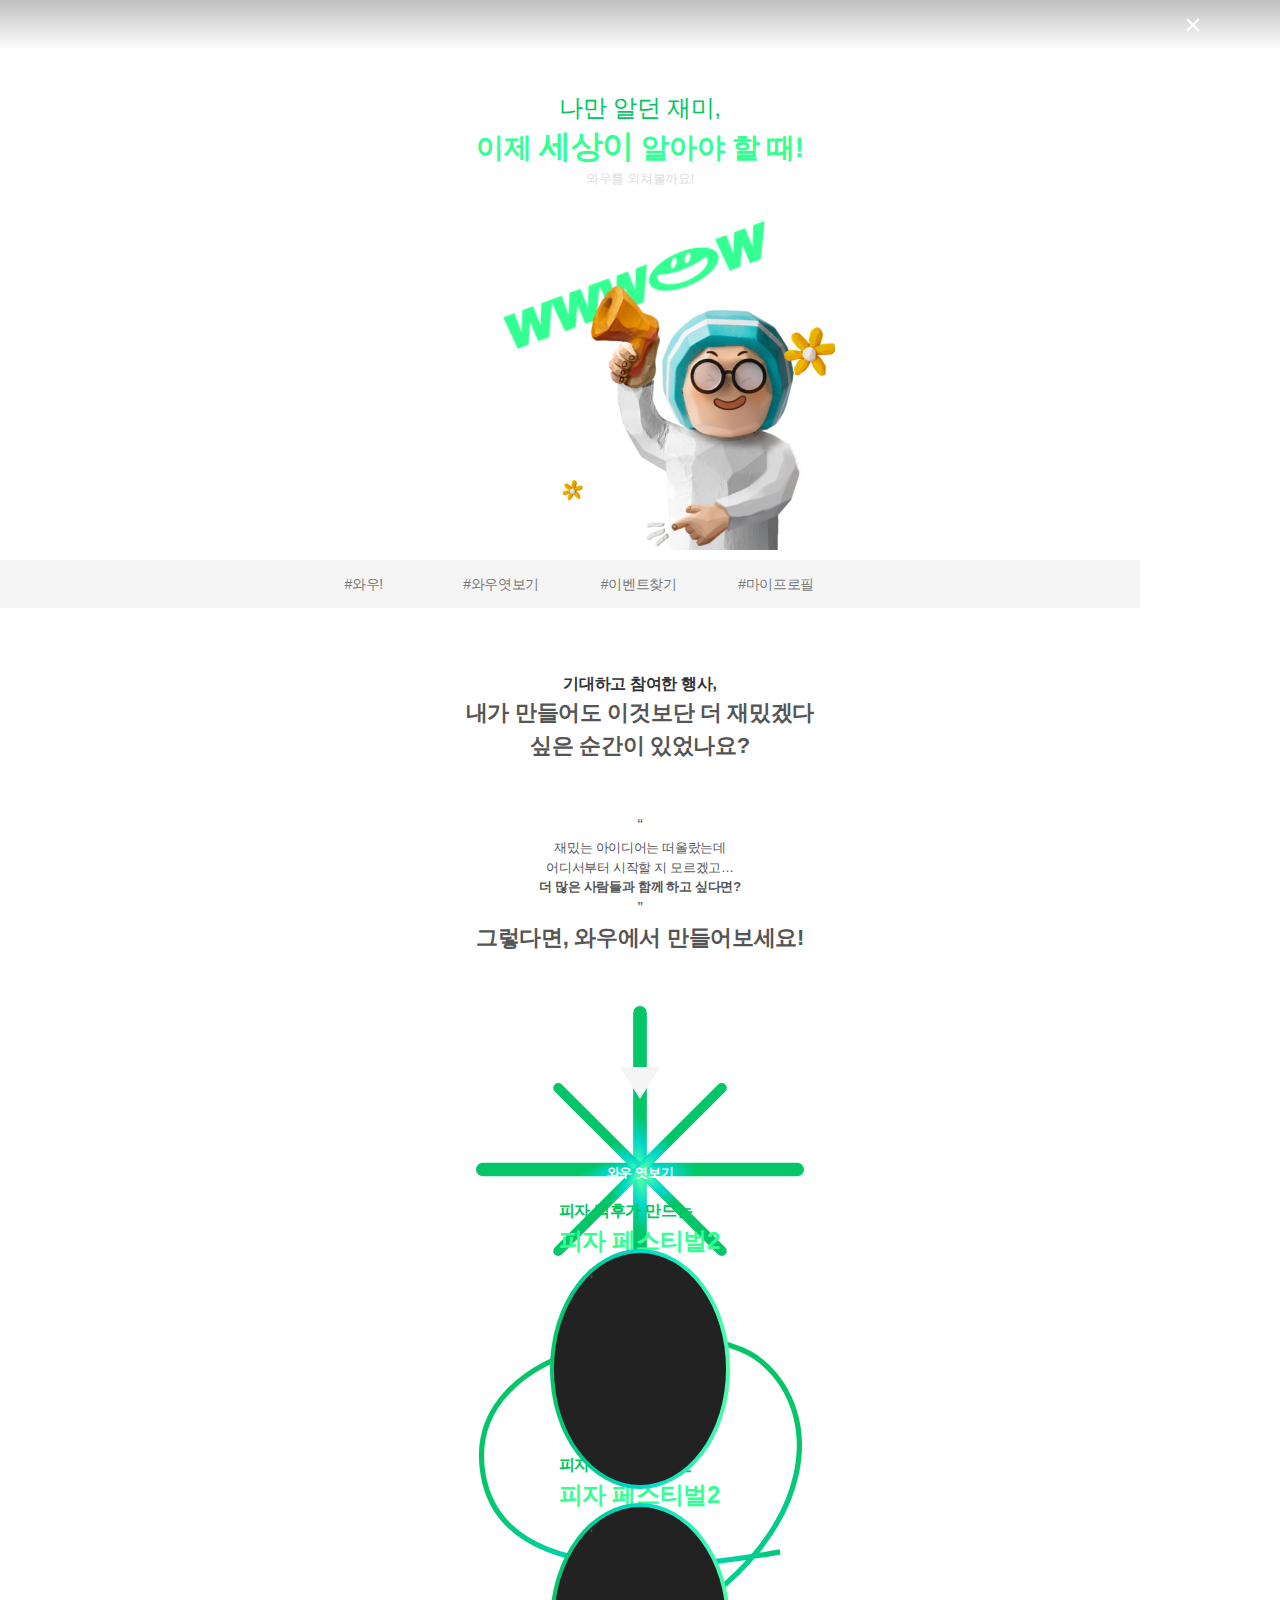
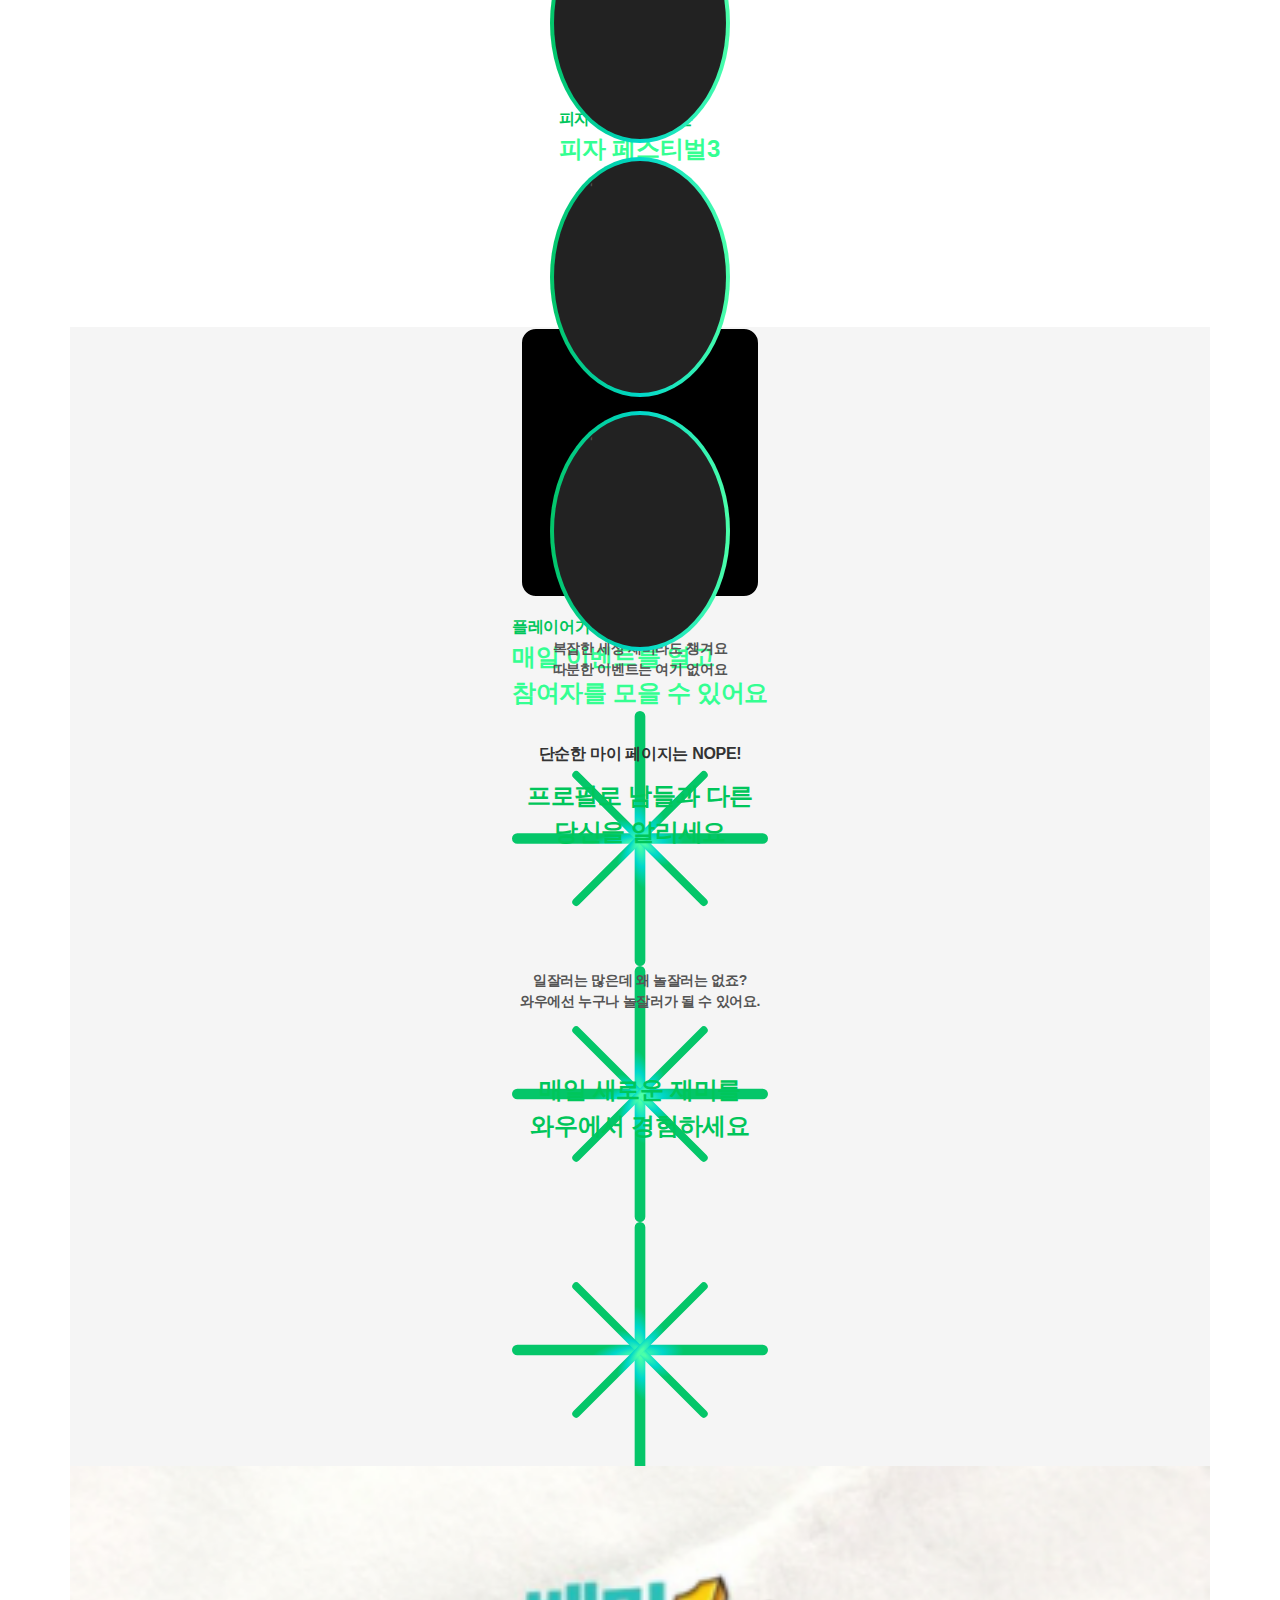
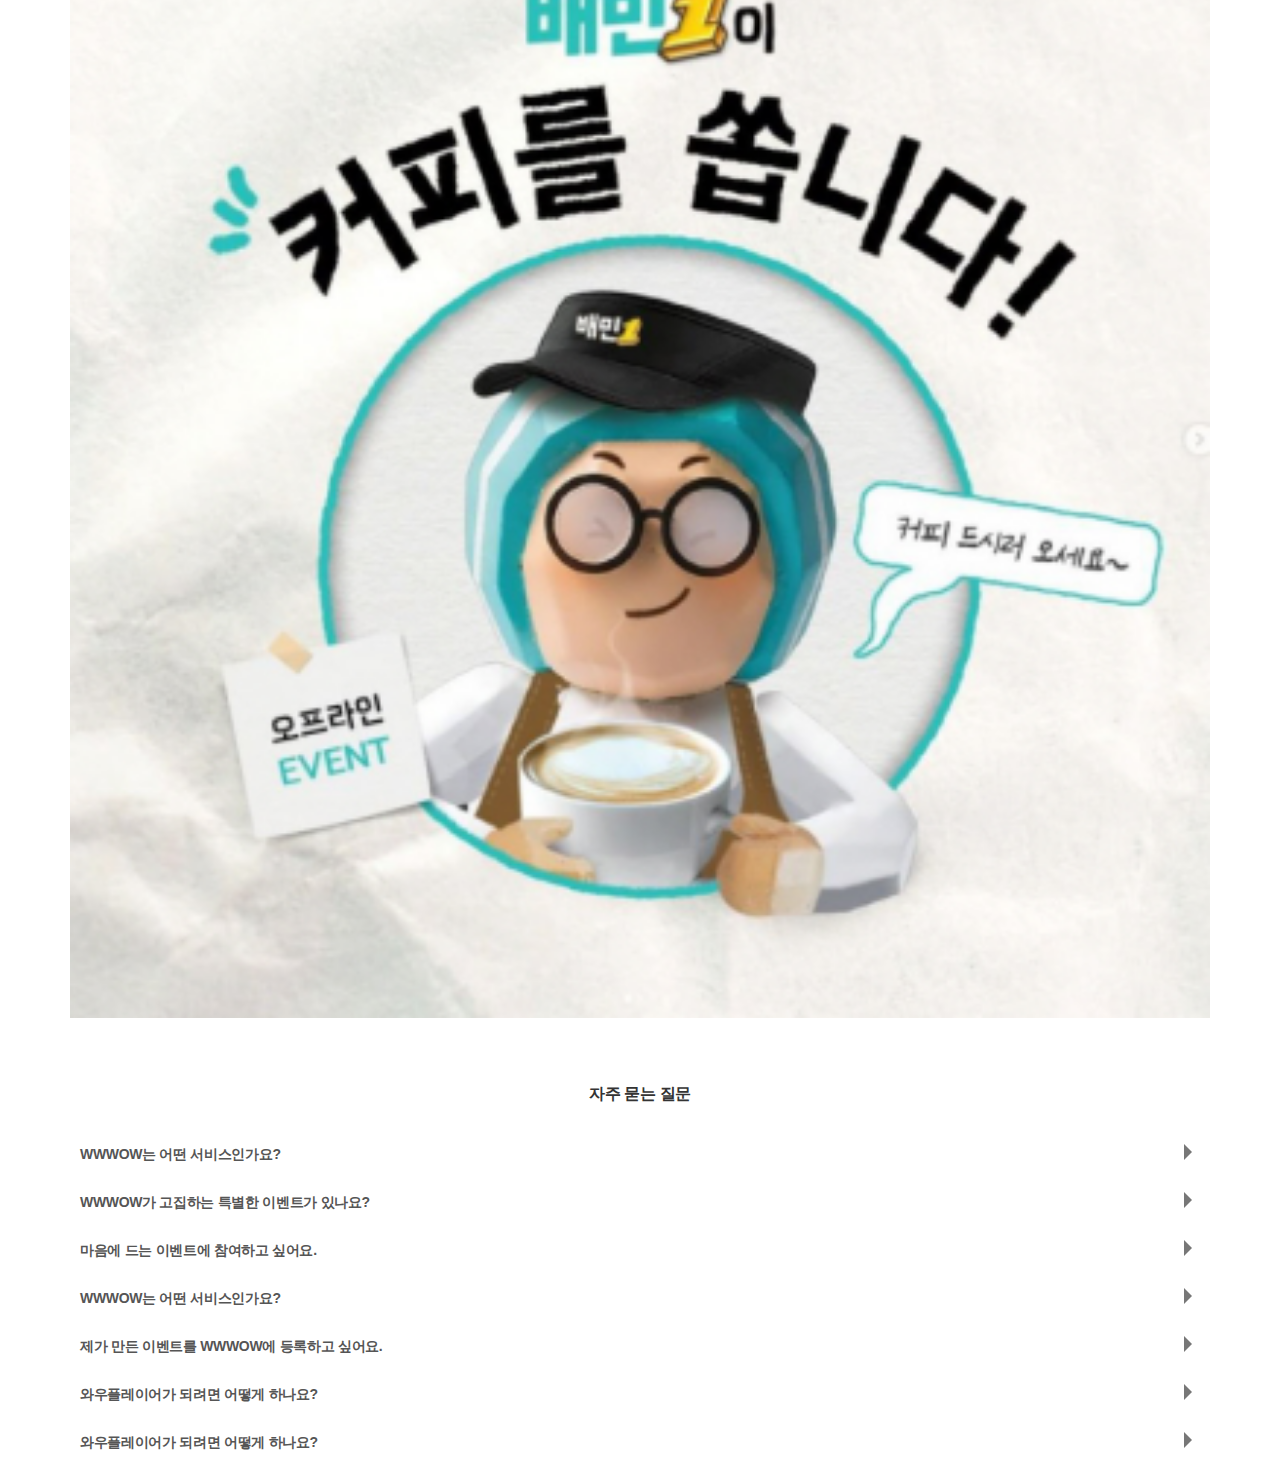
==== views/about/index.html @ 4f4c777b "fix: pc, mobile 간격 디테일 조절" ====
<!DOCTYPE html>
<html>
  <head>
    <!-- Meta data -->
    <meta charset="utf-8" />
    <meta http-equiv="X-UA-Compatible" content="IE=edge" />
    <meta name="viewport" content="width=device-width, initial-scale=1.0" />

    <meta name="author" content="" />
    <meta name="keywords" content="" />
    <meta name="description" content="" />
    <meta name="og:title" content="" />
    <meta name="og:url" content="" />
    <meta name="og:site_name" content="" />
    <meta name="og:description" content="" />
    <meta name="og:image" content="" />
    <meta name="og:img" content="" />

    <!-- Title -->
    <title>페이지 타이틀</title>

    <!-- Favicon (웹 페이지 탭 아이콘) -->
    <!-- <link rel="apple-touch-icon" sizes="180x180" href="/assets/images/apple-touch-icon.png">
        <link rel="icon" type="image/png" sizes="32x32" href="/assets/images/favicon-32x32.png">
        <link rel="icon" type="image/png" sizes="16x16" href="/assets/images/favicon-16x16.png"> -->

    <!-- Font -->
    <link
      rel="stylesheet"
      href="https://cdn.jsdelivr.net/gh/orioncactus/pretendard/dist/web/static/pretendard.css"
    />
    <link
      rel="stylesheet"
      href="https://fonts.googleapis.com/css2?family=Montserrat:ital,wght@0,300;0,400;0,500;0,600;0,700;0,800;0,900;1,300;1,400;1,500;1,600;1,700;1,800;1,900&display=swap"
    />

    <!-- Style -->
    <script src="https://unpkg.com/tailwindcss-jit-cdn"></script>
    <link
      href="../../assets/css/site-layout.css"
      rel="stylesheet"
      type="text/css"
    />
    <link
      href="../../assets/css/components/event-cards.css"
      rel="stylesheet"
      type="text/css"
    />
    <link
      href="../../assets/css/base/animations.css"
      rel="stylesheet"
      type="text/css"
    />
    <link href="./style.css" rel="stylesheet" type="text/css" />
    <link href="../../main.css" rel="stylesheet" type="text/css" />
    <!-- <link
      href="https://unpkg.com/tailwindcss@^1.0/dist/tailwind.min.css"
      rel="stylesheet"
    /> -->
    <link
      rel="stylesheet"
      href="https://cdn.jsdelivr.net/npm/swiper@8/swiper-bundle.min.css"
    />
    <link rel="stylesheet" href="./swiper.css" />
  </head>
  <body>
    <!-- GNB -->
    <!-- class="main-gnb" -->
    <!-- <header
      class="main-gnb bg-[color:var(--color-dark)] backdrop-opacity-90 backdrop-blur-md" -->

    <header class="main-gnb">
      <div class="container">
        <div class="row">
          <div class="col-sm-4">
            <div class="contents">
              <!-- <a href="/">
                <img class="logo" src="../../assets/images/logo.svg" alt="" />
              </a> -->
              <div></div>
              <button class="flex justify-center items-center">
                <img
                  class="w-[13.82px] h-[13.82px]"
                  src="../../assets/images/icons/close.svg"
                  alt=""
                />
              </button>
            </div>
          </div>
        </div>
      </div>
      <div class="fake-height"></div>
    </header>
    <!-- End of GNB -->

    <!-- wwwow > Header(=slogan) -->
    <main class="about">
      <div class="wwwow bg-[color:var(--color-gray-222)]">
        <div class="container">
          <div class="row">
            <div class="col-sm-4">
              <header class="slogan">
                <h2>나만 알던 재미,</h2>
                <h1 class="mb-[10px]">
                  이제 <span>세상이</span> 알아야 할 때!
                </h1>
                <h3>와우를 외쳐볼까요!</h3>

                <div class="background-picture">
                  <img
                    class="logo"
                    src="../../assets/images/Logo_WWWOW.png"
                    alt="와우 로고"
                  />
                  <img
                    class="baemin"
                    src="../../assets/images/baemin.png"
                    alt="배민 배너"
                  />
                </div>
              </header>
            </div>
          </div>
        </div>
      </div>
      <!-- tab > menu -->
      <div class="container">
        <div class="row">
          <div class="col-sm-4 relative">
            <!-- <div class="menu"> -->

            <!-- </div> -->
          </div>
        </div>
      </div>
      <div class="tab">
        <ul class="menu">
          <li><a href="#wow">#와우!</a></li>
          <li><a href="#wow-view">#와우엿보기</a></li>
          <li><a href="#event-find">#이벤트찾기</a></li>
          <li><a href="#my-profile">#마이프로필</a></li>
        </ul>
      </div>
      <!-- info > section(=copywriting) -->
      <div class="bg-[color:var(--bg-color)]">
        <div class="container info" id="wow">
          <div class="row">
            <div class="col-sm-4">
              <div class="copywriting">
                <h3>기대하고 참여한 행사,</h3>
                <h2 class="text-[color:var(--sub-color)]">
                  내가 만들어도
                  <span class="text-[color:var(--sub-color)]"
                    >이것보단 더 재밌겠다</span
                  ><br />
                  싶은 순간이 있었나요?
                </h2>
                <span>“</span>
                <p class="mb-[10px]">
                  재밌는 아이디어는 떠올랐는데<br />
                  어디서부터 시작할 지 모르겠고…<br />
                  <span>더 많은 사람들과 함께 하고 싶다면?</span>
                </p>
                <span class="mb-[44px]">”</span>
                <div class="relative">
                  <h2 class="text-[color:var(--color-gray-333)]">
                    그렇다면, 와우에서 만들어보세요!
                  </h2>
                  <img
                    class="star w-6 absolute -top-5 left-[65px]"
                    src="../../assets/images/star.svg"
                    alt="star"
                  />
                  <img
                    class="circle w-[61px] absolute -top-1 left-[72px]"
                    src="../../assets/images/circle.svg"
                    alt="circle"
                  />
                </div>
              </div>
            </div>
          </div>
        </div>
      </div>

      <!-- festival > section(=preview) -->
      <div class="bg-[color:var(--color-gray-222)]" id="wow-view">
        <div class="container festival">
          <div class="row">
            <div class="col-sm-4">
              <div class="triangle"></div>
              <div class="mx-auto w-full flex justify-center">
                <section class="preview overflow-hidden -mx-5 max-w-[800px]">
                  <h4 class="flex justify-center w-full">와우 엿보기</h4>
                  <!-- 피자 세 개 -->
                  <div
                    class="w-[200%] max-w-[800px] md:w-[100%] flex justify-center"
                  >
                    <swiper-container
                      class="mySwiper ml-2 md:ml-5"
                      watch-slides-progress="true"
                      slides-per-view="3"
                      autoplay="true"
                      loop="true"
                    >
                      <swiper-slide>
                        <div class="flex flex-col items-center justify-center">
                          <h3 class="text-center h-6">피자 덕후가 만드는</h3>
                          <h2 class="text-center mb-6 h-7">피자 페스티벌2</h2>
                          <div class="img-container">
                            <img
                              src="https://blog.kakaocdn.net/dn/P1x89/btq5adtMRSY/w3gQIaKZLf1TPR0QXqqXik/img.jpg"
                              alt="피자"
                            />
                            <div class="wow-view-line"></div>
                          </div>
                        </div>
                      </swiper-slide>
                      <swiper-slide>
                        <div class="flex flex-col items-center justify-center">
                          <h3 class="text-center h-6">피자 덕후가 만드는</h3>
                          <h2 class="text-center mb-6 h-7">피자 페스티벌2</h2>
                          <div class="img-container">
                            <img
                              src="https://upload.wikimedia.org/wikipedia/commons/thumb/d/d3/Supreme_pizza.jpg/800px-Supreme_pizza.jpg"
                              alt="피자"
                            />
                            <div class="wow-view-line"></div>
                          </div>
                        </div>
                      </swiper-slide>
                      <swiper-slide>
                        <div class="flex flex-col items-center justify-center">
                          <h3 class="text-center h-6">피자 덕후가 만드는</h3>
                          <h2 class="text-center mb-6 h-7">피자 페스티벌3</h2>
                          <div class="img-container">
                            <img
                              src="https://i.ytimg.com/vi/X6VrQZhr5hQ/maxresdefault.jpg"
                              alt="피자"
                            />
                            <div class="wow-view-line"></div>
                          </div>
                        </div>
                      </swiper-slide>
                      <swiper-slide>
                        <div class="flex flex-col items-center justify-center">
                          <h3 class="text-center h-6">피자 덕후가 만드는</h3>
                          <h2 class="text-center mb-6 h-7">피자 페스티벌4</h2>
                          <div class="img-container">
                            <img
                              src="http://www.dailyimpact.co.kr/news/photo/202211/88703_71620_2419.jpg"
                              alt="피자"
                            />
                            <div class="wow-view-line"></div>
                          </div>
                        </div>
                      </swiper-slide>
                    </swiper-container>
                  </div>
                  <div id="event-find" class="mt-[112px]">
                    <div
                      class="relative flex flex-col justify-center items-center mb-8"
                    >
                      <h3>플레이어가 되면,</h3>
                      <h2 class="text-center">
                        매일 이벤트를 열고<br />
                        참여자를 모을 수 있어요
                      </h2>
                      <img
                        class="star w-3 absolute -top-10 left-[40px]"
                        src="../../assets/images/star.svg"
                        alt="star"
                      />
                      <img
                        class="star w-6 absolute -top-5 left-[15px]"
                        src="../../assets/images/star.svg"
                        alt="star"
                      />
                      <img
                        class="star w-6 absolute bottom-[-20px] right-[-30px]"
                        src="../../assets/images/star.svg"
                        alt="star"
                      />
                    </div>
                  </div>
                  <!-- <div class="line">
                  <img
                    class="curvature"
                    src="../../assets/images/curvature.png"
                    alt="curvature"
                  />
                </div> -->
                </section>
              </div>
            </div>
          </div>
        </div>
      </div>
      <!-- content > section(=swipe) -->
      <div class="container content">
        <div class="row">
          <div class="col-sm-4">
            <section class="swipe">
              <div class="event"></div>

              <h4>
                복잡한 세상 재미라도 챙겨요<br />
                따분한 이벤트는 여기 없어요
              </h4>
              <h3>단순한 마이 페이지는 NOPE!</h3>
              <h2>
                프로필로 남들과 다른<br />
                당신을 알리세요
              </h2>

              <div id="my-profile"></div>

              <h4>
                일잘러는 많은데 왜 놀잘러는 없죠?<br />
                와우에선 누구나 놀잘러가 될 수 있어요.
              </h4>
              <h2>
                매일 새로운 재미를<br />
                와우에서 경험하세요
              </h2>
            </section>
          </div>
        </div>
      </div>

      <!-- event -->
      <div class="container">
        <img src="../../assets/images/baeminone.png" alt="배민 1 이벤트" />
      </div>
    </main>

    <!-- End of Main -->

    <!-- questions > FAQ = 자주 묻는 질문 -->
    <div class="container questions">
      <div class="row">
        <div class="col-sm-4">
          <h3>자주 묻는 질문</h3>
          <ul class="faq">
            <li>
              <!-- <button class="flex justify-center items-center">
                <img
                  class="w-[5.17px] h-[8.67px]"
                  src="../../assets/images/icons/close.svg"
                  alt=""
                />
              </button> -->
              <!-- <i class="ic-chevron" aria-label="WWWOW는 어떤 서비스인가요?"></i> -->
              <input type="checkbox" id="faq-1" />
              <label for="faq-1">WWWOW는 어떤 서비스인가요?</label>
              <div>
                <p>
                  WWWOW는 “세상을 더 즐겁게”라는 목표 하나로 만들어진
                  서비스에요. 세상에 재미있는 모든 이벤트를 모으고, 만들고, 같이
                  참여하는 올인원 이벤트 플랫폼입니다.
                </p>
              </div>
            </li>
            <li>
              <input type="checkbox" id="faq-2" />
              <label for="faq-2"
                >WWWOW가 고집하는 특별한 이벤트가 있나요?</label
              >

              <div>
                <p>
                  WWWOW는 “세상을 더 즐겁게”라는 목표 하나로 만들어진
                  서비스에요. 세상에 재미있는 모든 이벤트를 모으고, 만들고, 같이
                  참여하는 올인원 이벤트 플랫폼입니다.
                </p>
              </div>
            </li>
            <li>
              <input type="checkbox" id="faq-3" />
              <label for="faq-3">마음에 드는 이벤트에 참여하고 싶어요.</label>

              <div>
                <p>
                  WWWOW는 “세상을 더 즐겁게”라는 목표 하나로 만들어진
                  서비스에요. 세상에 재미있는 모든 이벤트를 모으고, 만들고, 같이
                  참여하는 올인원 이벤트 플랫폼입니다.
                </p>
              </div>
            </li>
            <li>
              <input type="checkbox" id="faq-4" />
              <label for="faq-4">WWWOW는 어떤 서비스인가요?</label>

              <div>
                <p>
                  WWWOW는 “세상을 더 즐겁게”라는 목표 하나로 만들어진
                  서비스에요. 세상에 재미있는 모든 이벤트를 모으고, 만들고, 같이
                  참여하는 올인원 이벤트 플랫폼입니다.
                </p>
              </div>
            </li>
            <li>
              <input type="checkbox" id="faq-5" />
              <label for="faq-5"
                >제가 만든 이벤트를 WWWOW에 등록하고 싶어요.</label
              >

              <div>
                <p>
                  WWWOW는 “세상을 더 즐겁게”라는 목표 하나로 만들어진
                  서비스에요. 세상에 재미있는 모든 이벤트를 모으고, 만들고, 같이
                  참여하는 올인원 이벤트 플랫폼입니다.
                </p>
              </div>
            </li>
            <li>
              <input type="checkbox" id="faq-6" />
              <label for="faq-6">와우플레이어가 되려면 어떻게 하나요?</label>

              <div>
                <p>
                  WWWOW는 “세상을 더 즐겁게”라는 목표 하나로 만들어진
                  서비스에요. 세상에 재미있는 모든 이벤트를 모으고, 만들고, 같이
                  참여하는 올인원 이벤트 플랫폼입니다.
                </p>
              </div>
            </li>
            <li>
              <input type="checkbox" id="faq-7" />
              <label for="faq-7">와우플레이어가 되려면 어떻게 하나요?</label>

              <div>
                <p>
                  WWWOW는 “세상을 더 즐겁게”라는 목표 하나로 만들어진
                  서비스에요. 세상에 재미있는 모든 이벤트를 모으고, 만들고, 같이
                  참여하는 올인원 이벤트 플랫폼입니다.
                </p>
              </div>
            </li>
          </ul>
        </div>
      </div>
    </div>

    <!-- Global Footer -->
    <!-- <footer class="global-footer">
      <div class="container">
        <div class="row">
          <div class="col-sm-4">
            <div class="mb-4">
              <img
                class="h-[52px] w-24"
                src="../../assets/images/logo.svg"
                alt="로고"
              />
            </div>
            <address class="mb-6">
              <a class="font-bold" href="mailto:wwwowinfo@gmail.com"
                >wwwowinfo@gmail.com</a
              >
            </address>
            <div
              class="font-semibold text-[12px] text-[color:var(--color-gray-777)] flex flex-wrap space-x-2 max-w-[250px] mb-1"
            >
              <a href="" target="_blank">와우소개</a>
              <a href="" target="_blank">서비스이용약관</a>
              <a href="" target="_blank">개인정보처리방침</a>
            </div>
            <div
              class="mb-6 font-semibold text-[12px] text-[color:var(--color-gray-777)] flex flex-wrap space-x-2 max-w-[250px]"
            >
              <a class="" href="" target="_blank">전자금융거래 이용약관</a>
              <a href="" target="_blank">취소 및 환불 약관</a>
              <a href="" target="_blank">고객센터</a>
            </div>
            <address
              class="text-[12px] font-medium text-[color:var(--color-gray-aaa)]"
            >
              21F, Parc1 Tower2, 108, Yeoui-daero, Yeongdeungpo-gu, Seoul,
              Republic of Korea
              <a href="" target="_blank"> wwwow.io</a>
            </address>
            <div class="mb-12">
              <address
                class="text-[12px] font-medium text-[color:var(--color-gray-aaa)] mb-2"
              >
                서울특별시 영등포구 여의대로 108 파크원타워 2, 21층 (우 07335)
              </address>
              <dl
                class="text-[12px] font-medium text-[color:var(--color-gray-aaa)]"
              >
                <div
                  class="flex font-medium text-[color:var(--color-gray-aaa)]"
                >
                  <dt class="mr-1">사업자 등록번호</dt>
                  <dd>1058781783</dd>
                </div>
                <div
                  class="flex font-medium text-[color:var(--color-gray-aaa)]"
                >
                  <dt class="mr-1">통신판매업 신고번호</dt>
                  <dd>제 2022-0000-0000호</dd>
                </div>
                <div
                  class="flex font-medium text-[color:var(--color-gray-aaa)]"
                >
                  <dt class="mr-1">대표이사</dt>
                  <dd>이대우</dd>
                </div>
              </dl>
            </div>
          </div>
        </div>
      </div>
    </footer> -->
    <!-- </div>
      </div>
    </div> -->
    <!-- End of Global Footer -->

    <!-- Script -->
    <script src="https://cdnjs.cloudflare.com/ajax/libs/jquery/3.0.0/jquery.min.js"></script>
    <script src="../../assets/js/dnmdScript.js"></script>
    <script src="../../assets/js/siteScript.js"></script>
    <script src="https://cdn.jsdelivr.net/npm/swiper@9/swiper-element-bundle.min.js"></script>
  </body>
</html>
---- assets/css/site-layout.css ----
/* CSS reset */
@import url('./base/normalize.css');
@import url('./base/reset.css');
@import url('./base/globals.css');
@import url('./base/animations.css');

@import url('./base/grid.css');
@import url('./base/font-icons.css');

/* Constants */
@import url('./constants/colors.css');

/* Modules */
@import url('./modules/scrollbar.css');

/* Components */
@import url('./components/section-tag.css');
@import url('./components/member-section.css');
@import url('./components/flowing-smile.css');
@import url('./components/user_form.css');
@import url('./components/gnb.css');
@import url('./components/main-gnb.css');
@import url('./components/player.css');
@import url('./components/chips.css');
@import url('./components/carousel.css');
@import url('./components/tags.css');

/* 
Client Layout
------------------------------------------------
- Grid


Responsize
------------------------------------------------
- TABLET (<1200px)
- MOBILE (<768px)
- IPHONE 5/SE (max-height: 568px)

*/

/* ==============================================
Grid
============================================== */
---- assets/css/components/event-cards.css ----
.event-cards {
  margin-bottom: 30px;
}

.event-cards .card {
  position: relative;
}
.event-cards .card .picture {
  display: block;
  background: rgba(204, 204, 204, 0.5);
  border-radius: 8px;
  width: 100%;
  overflow: hidden;
  height: 230px;
  margin-bottom: 18px;
}
.event-cards .card .picture img {
  border-radius: 8px;
  width: 100%;
  height: 230px;
  object-fit: cover;
}
.event-cards .card .due-tag {
  position: absolute;
  top: 16px;
  left: 16px;
  /* padding: 6px 8px;
  border-radius: 4px;
  font-weight: 600;
  font-size: 12px;
  line-height: 100%;
  background-color: var(--key-color);
  color: var(--color-white);
  white-space: nowrap; */
}
.event-cards .title-container {
  display: flex;
  flex-direction: row;
  justify-content: space-between;
  align-items: center;
}
.event-cards .title-container h2 {
  font-weight: 600;
  font-size: 16px;
  /* color: var(--color-white); */
}
.event-cards .like {
  display: flex;
  align-items: center;
  justify-content: center;
  width: 30px;
  height: 30px;
}
.event-cards .card .creator {
  font-weight: 500;
  font-size: 14px;
  /* color: var(--color-tertiary); */
}
.event-cards .card .recruit-period,
.progress-period {
  font-weight: 500;
  font-size: 12px;
  line-height: 150%;
}
.event-cards .card .periods {
  margin-bottom: 10px;
}
.event-cards .card .state {
  display: flex;
}
.event-cards .card .state h5 {
  display: flex;
  justify-content: center;
  align-items: center;
  margin-right: 6px;
  width: 77px;
  height: 28px;
  background: #eeeeee;
  border-radius: 48px;
  font-weight: 500;
  font-size: 13px;
  line-height: 150%;
}
---- assets/css/base/animations.css ----
/* Animation */
@keyframes fadeIn-up {
  0% {
    opacity: 0;
    transform: translateY(30px);
  }

  100% {
    opacity: 1;
    transform: translateY(0);
  }
}

@keyframes fadeIn-down {
  0% {
    opacity: 0;
    transform: translateY(0);
  }

  100% {
    opacity: 1;
    transform: translateY(-30px);
  }
}

@keyframes fadeOut-up {
  0% {
    opacity: 1;
    transform: translateY(0);
  }

  100% {
    opacity: 0;
    transform: translateY(-30px);
  }
}

@keyframes fadeOut-down {
  0% {
    opacity: 1;
    transform: translateY(0);
  }

  100% {
    opacity: 0;
    transform: translateY(30px);
  }
}



.fadeIn-up {
  animation-name: fadeIn-up;
  animation-timing-function: ease-in-out;
  animation-duration: 300ms;
}
.fadeIn-down {
  animation-name: fadeIn-down;
  animation-timing-function: ease-in-out;
  animation-duration: 300ms;
}
.fadeOut-up {
  animation-name: fadeOut-up;
  animation-timing-function: ease-in-out;
  animation-duration: 300ms;
}
.fadeOut-down {
  animation-name: fadeOut-down;
  animation-timing-function: ease-in-out;
  animation-duration: 300ms;
}
---- views/about/style.css ----
html {
  scroll-behavior: smooth;
}
button:focus {
  outline: none !important;
}
:root {
  --main-color: #34ff92;
  --sub-color: #00c65b;
  --bg-color: #f5f5f5;
}

/* wwwow > Header(=slogan) */
.wwwow {
  height: 560px;
}

.slogan,
.copywriting,
.preview,
.swipe {
  display: flex;
  justify-content: center;
  flex-direction: column;
  align-items: center;
}

.slogan {
  gap: 10px;
}

.slogan h2 {
  color: var(--sub-color);
  font-weight: 300;
  font-size: 24px;
  line-height: 100%;
  margin-top: 96px;
}

.slogan h1,
.slogan h1 > span {
  color: var(--main-color);
  font-weight: 700;
  font-size: 28px;
  line-height: 100%;
}

.slogan h1 > span {
  font-size: 32px;
}

.slogan h3 {
  color: var(--color-border);
  font-weight: 400;
  font-size: 13px;
  line-height: 100%;
}

.logo {
  margin-top: 9.49%;
}

.baemin {
  position: relative;
  top: -72px;
  right: -58px;
}

/* tab > menu */
.tab {
  position: sticky;
  top: 49.81px;
  z-index: 100;
  height: 48px;
  background-color: var(--bg-color);
  max-width: 1140px;
}

.menu {
  display: flex;
  max-width: 510px;
  justify-content: space-between;
  margin: 0 auto;
  line-height: 48px;
}

.menu li {
  text-align: center;
  width: 100%;
  max-width: 97.5px;
  cursor: pointer;
}

.menu a {
  font-weight: 500;
  font-size: 14px;
  line-height: 30px;
  display: inline-flex;
  justify-content: center;
  align-items: center;
  width: 100%;
  height: 100%;
  color: var(--color-secondary);
}

.menu li:hover a {
  font-weight: 600;
  color: var(--color-gray-222);
  box-shadow: inset 0px -1px 0px #aaaaaa;
}

/* info > section(=copywriting) */
.info {
  height: 467px;
}
/* .star .circle {
  position: absolute;
} */
/* 
.info .line .star {
  width: 24px;
  height: 24px;
  position: absolute;

} */

/* .info .line .circle {
  position: relative;
  top: -135px;
  left: -36px;
} */

.copywriting h3 {
  color: var(--color-gray-333);
  font-weight: 700;
  font-size: 16px;
  line-height: 150%;
  margin-top: 64px;
}

.copywriting h2,
.copywriting h2 > span {
  font-weight: 600;
  font-size: 22px;
  line-height: 150%;
  text-align: center;
  margin-bottom: 52px;
}

.copywriting h2 > span {
  font-weight: 800;
}

.copywriting p {
  color: var(--color-gray-555);
  font-weight: 500;
  font-size: 13px;
  line-height: 150%;
  text-align: center;
  /* margin: 0 2px; */
}

.copywriting p > span {
  font-weight: 700;
}

.copywriting h2:nth-child(6) {
  color: var(--color-gray-333);
  font-weight: 700;
  margin-top: 44px;
  margin-bottom: 70px;
}

/* festival > section(=preview) */
.festival {
  height: 852px;
}

.triangle {
  width: 0;
  height: 0;
  border-left: 20px solid transparent;
  border-right: 20px solid transparent;
  border-top: 32px solid #f5f5f5;
  margin: 0 auto;
  position: relative;
  top: -8px;
}

.pizza {
  display: flex;
  justify-content: center;
  overflow: hidden;
}

.oval {
  border: 4px solid transparent;
  border-radius: 100%;
  background-image: linear-gradient(#222, #222),
    linear-gradient(to right bottom, #4bffa9, #00d7ca, #04c669);
  background-origin: border-box;
  background-clip: content-box, border-box;
  margin-top: 22px;
}

.oval > img {
  margin: 0 auto;
}

.preview h4 {
  color: var(--color-white);
  font-weight: 700;
  font-size: 13px;
  line-height: 150%;
  margin-top: 56px;
  margin-bottom: 16px;
}

.preview h3 {
  color: var(--sub-color);
  font-weight: 700;
  font-size: 16px;
  line-height: 150%;
}

.preview h2 {
  color: var(--main-color);
  font-weight: 600;
  font-size: 24px;
  line-height: 150%;
}

/* .preview img {
  width: 234px;
  margin-top: 22px;
} */

/* .festival .line .star,
.festival .line .bstar,
.festival .line .curvature {
  position: relative;
} */

/* .festival .line .star:first-child {
  width: 24px;
  height: 24px;
  top: -285px;
  left: 20px;
}

.festival .line .star:nth-child(2) {
  width: 12px;
  height: 12px;
  top: -348px;
  left: 48px;
}

.festival .line .bstar {
  width: 34px;
  height: 34px;
  top: -256px;
  left: 287px;
} */
/* z-index: 1;  html 순서가 잘못된건가 */
/* .festival .line .curvature {
  width: 387.36px;
  height: 566.01px;
  top: -1019px;
  left: 25px;

} */

/* content > section(=swipe) */
.content {
  height: 1139px;
  background-color: var(--bg-color);
}

.swipe .event,
.swipe .profile {
  width: 240px;
  height: 270.77px;
  background-color: var(--color-black);
  border: 2px solid #f5f5f5;
  border-radius: 16px;
}

.swipe h4 {
  color: var(--color-gray-555);
  font-weight: 700;
  font-size: 14px;
  line-height: 150%;
  text-align: center;
  margin-top: 40px;
}

.swipe h4:nth-child(6) {
  margin-top: 80.64px;
}

.swipe h3 {
  color: #333333;
  font-weight: 700;
  font-size: 16px;
  line-height: 150%;
  margin-top: 62px;
  margin-bottom: 12px;
  text-align: center;
}

.swipe h2 {
  color: #00c65b;
  font-weight: 700;
  font-size: 24px;
  line-height: 150%;
  text-align: center;
  margin-bottom: 40px;
}

.swipe h2:last-child {
  margin-top: 60px;
  margin-bottom: 38px;
}

/* questions > FAQ = 자주 묻는 질문 */
.questions h3 {
  color: var(--color-gray-333);
  font-weight: 700;
  font-size: 16px;
  line-height: 150%;
  margin-top: 64px;
  margin-bottom: 24px;
  text-align: center;
}

.faq {
  list-style: none;
  margin: 0;
  padding: 0;
}

.faq > li {
  padding: 12px 0;
  box-sizing: border-box;
}

.faq input {
  display: none;
}

.faq label {
  /* 제목 - 클릭 영역 */
  color: var(--color-gray-555);
  font-weight: 600;
  font-size: 14px;
  line-height: 150%;
  margin: 20px 0 0;
  cursor: pointer;
}

.faq label::before {
  /* 제목 옆 화살표 */
  display: block;
  content: '';
  width: 0;
  height: 0;
  border: 8px solid transparent;
  border-left: 8px solid var(--color-gray-777);
  margin: 2px 0 0 8px;
  float: right;
}

.faq input:checked + label::before {
  /* 내용 펼침 상태 제목 옆 화살표 */
  border: 8px solid transparent;
  border-top: 8px solid var(--color-gray-777);
  border-bottom: 0;
  margin: 8px 4px 0;
}

.faq div {
  /* 내용 영역 - 기본 감춤 상태 */
  display: none;
  overflow: hidden;
  padding: 20px;
  box-sizing: border-box;
  transition: max-height 0.4s;
}
.faq div > p {
  color: var(--color-gray-777);
  font-weight: 500;
  font-size: 13px;
}

.faq input:checked + label + div {
  /* 내용 영역 펼침 */
  display: block;
}
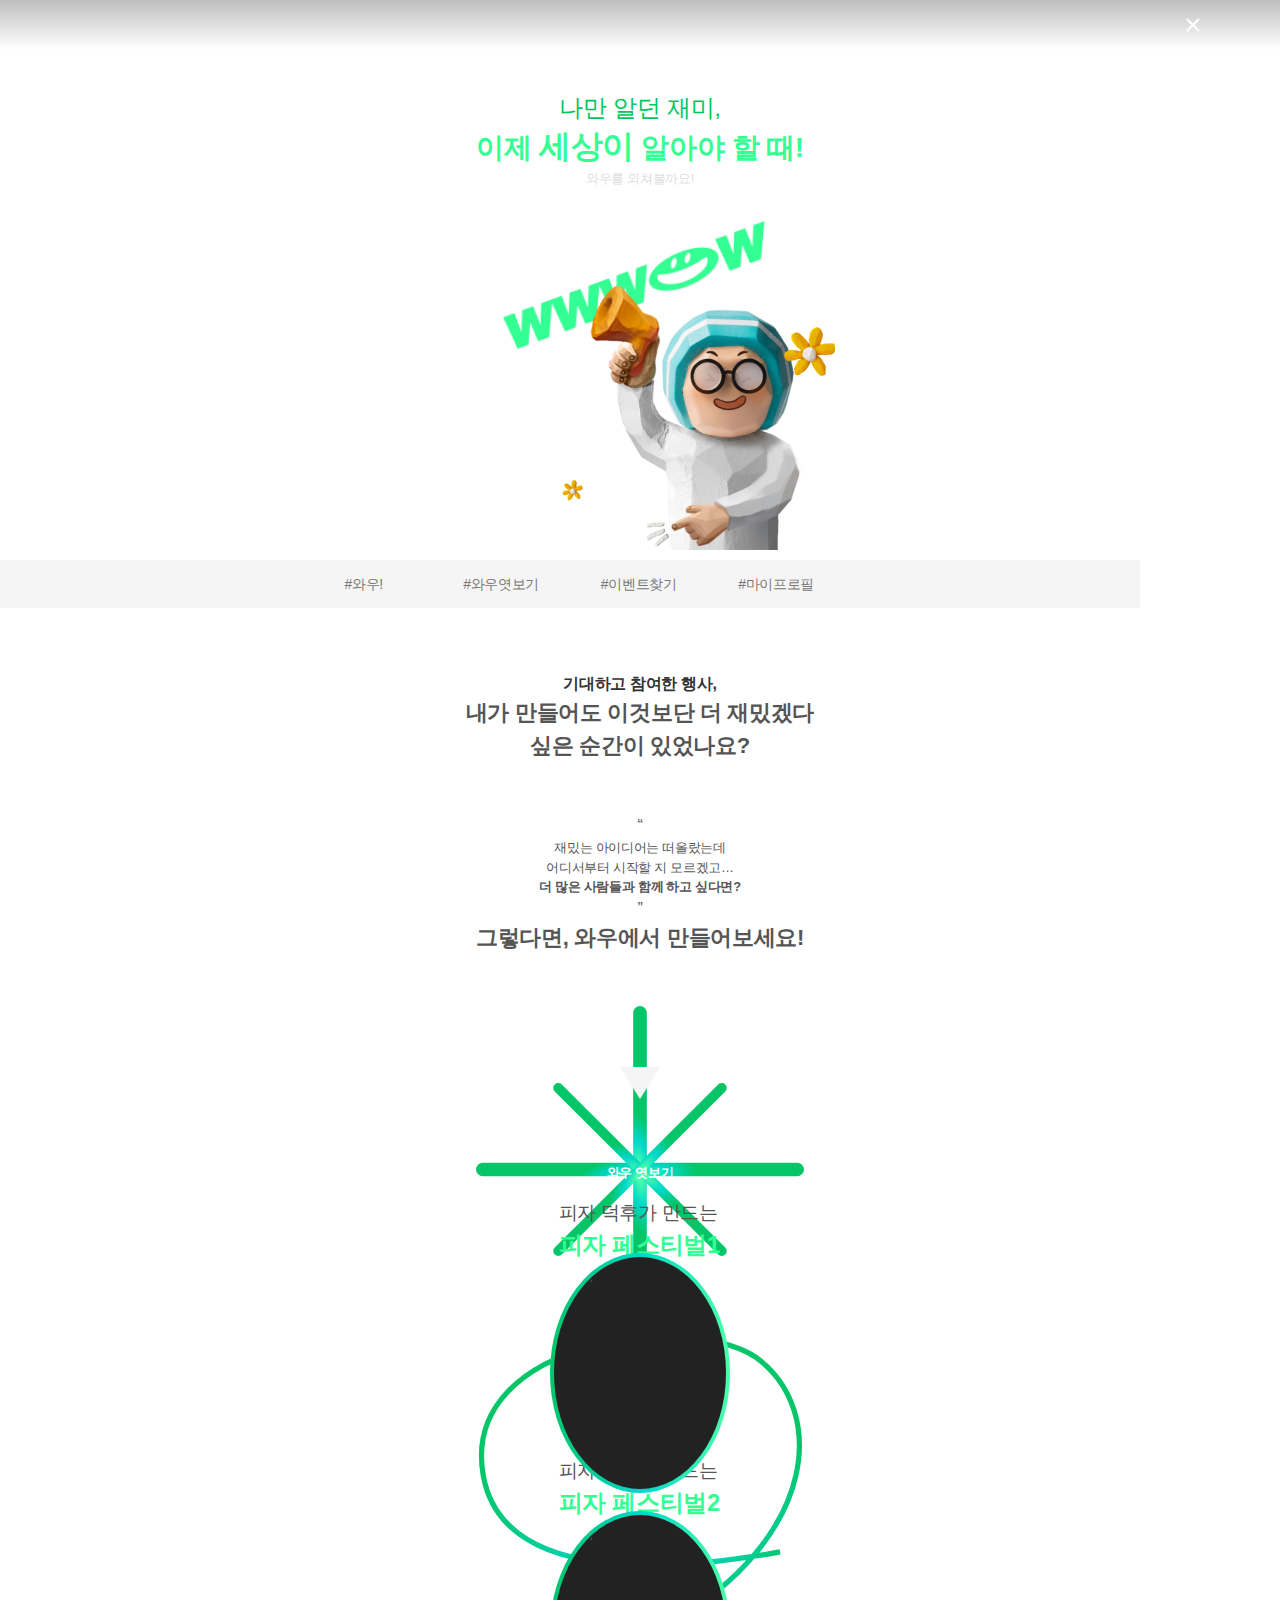
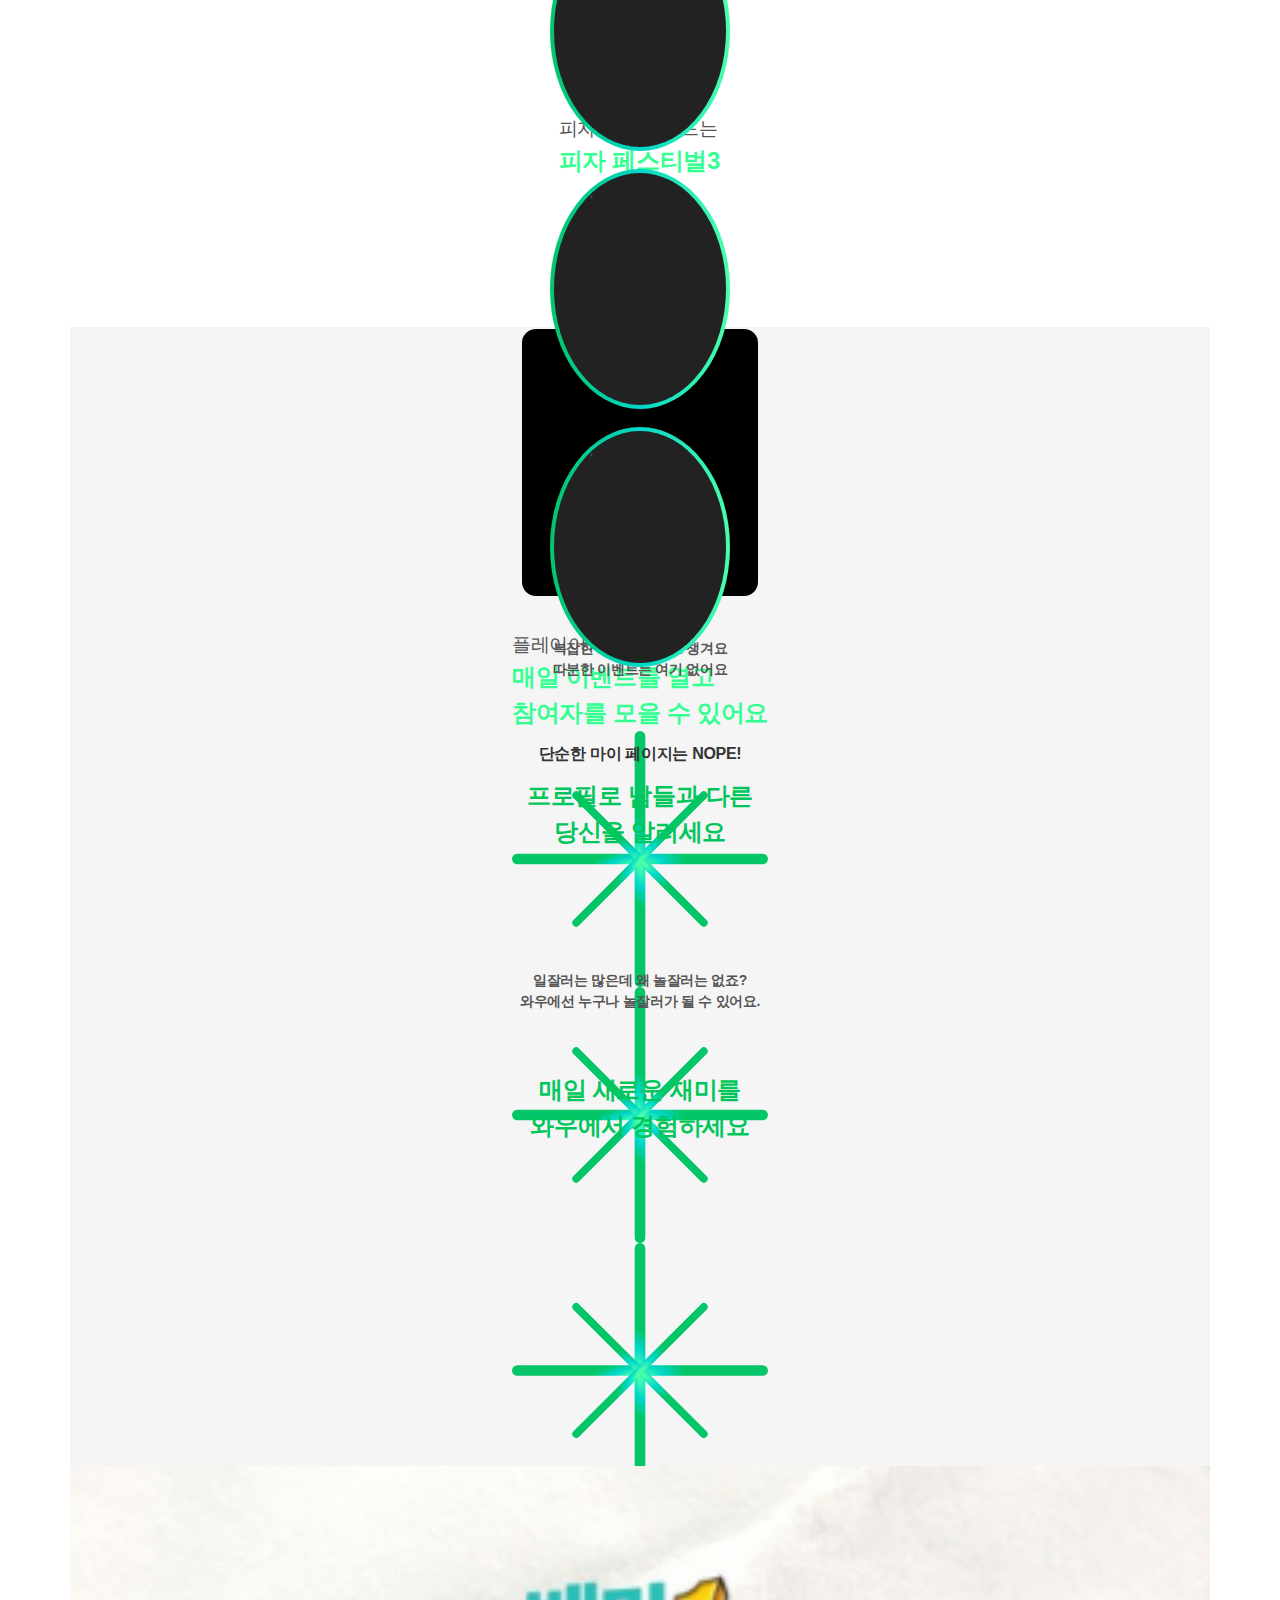
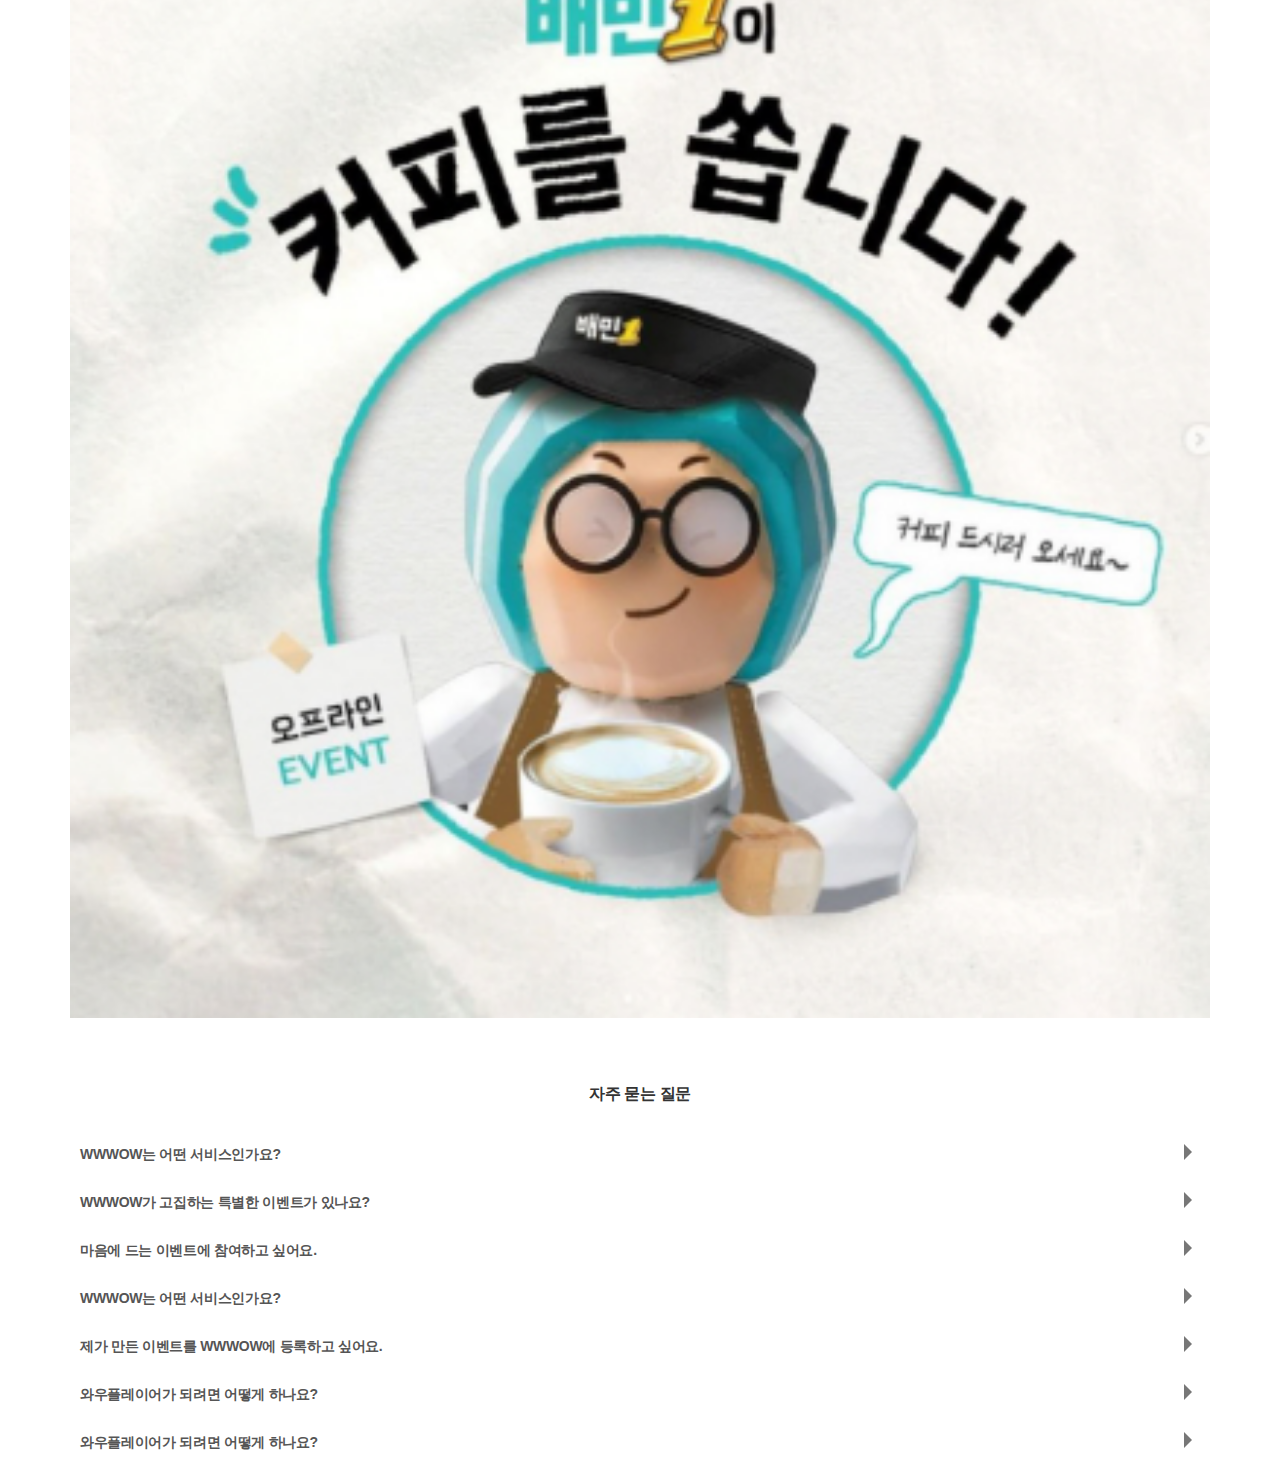
==== commit 2d4a305c: "fix: 가운데정렬, 폰트수정" ====
--- a/views/about/index.html
+++ b/views/about/index.html
@@ -197,7 +197,7 @@
                     class="w-[200%] max-w-[800px] md:w-[100%] flex justify-center"
                   >
                     <swiper-container
-                      class="mySwiper ml-2 md:ml-5"
+                      class="mySwiper ml-6"
                       watch-slides-progress="true"
                       slides-per-view="3"
                       autoplay="true"
@@ -205,8 +205,12 @@
                     >
                       <swiper-slide>
                         <div class="flex flex-col items-center justify-center">
-                          <h3 class="text-center h-6">피자 덕후가 만드는</h3>
-                          <h2 class="text-center mb-6 h-7">피자 페스티벌2</h2>
+                          <h3
+                            class="text-center text-[color:var(--key-color)] text-[16px] font-bold"
+                          >
+                            피자 덕후가 만드는
+                          </h3>
+                          <h2 class="text-center mb-8">피자 페스티벌1</h2>
                           <div class="img-container">
                             <img
                               src="https://blog.kakaocdn.net/dn/P1x89/btq5adtMRSY/w3gQIaKZLf1TPR0QXqqXik/img.jpg"
@@ -218,8 +222,12 @@
                       </swiper-slide>
                       <swiper-slide>
                         <div class="flex flex-col items-center justify-center">
-                          <h3 class="text-center h-6">피자 덕후가 만드는</h3>
-                          <h2 class="text-center mb-6 h-7">피자 페스티벌2</h2>
+                          <h3
+                            class="text-center text-[color:var(--key-color)] text-[16px] font-bold"
+                          >
+                            피자 덕후가 만드는
+                          </h3>
+                          <h2 class="text-center mb-8">피자 페스티벌2</h2>
                           <div class="img-container">
                             <img
                               src="https://upload.wikimedia.org/wikipedia/commons/thumb/d/d3/Supreme_pizza.jpg/800px-Supreme_pizza.jpg"
@@ -231,8 +239,12 @@
                       </swiper-slide>
                       <swiper-slide>
                         <div class="flex flex-col items-center justify-center">
-                          <h3 class="text-center h-6">피자 덕후가 만드는</h3>
-                          <h2 class="text-center mb-6 h-7">피자 페스티벌3</h2>
+                          <h3
+                            class="text-center text-[color:var(--key-color)] text-[16px] font-bold"
+                          >
+                            피자 덕후가 만드는
+                          </h3>
+                          <h2 class="text-center mb-8">피자 페스티벌3</h2>
                           <div class="img-container">
                             <img
                               src="https://i.ytimg.com/vi/X6VrQZhr5hQ/maxresdefault.jpg"
@@ -244,8 +256,12 @@
                       </swiper-slide>
                       <swiper-slide>
                         <div class="flex flex-col items-center justify-center">
-                          <h3 class="text-center h-6">피자 덕후가 만드는</h3>
-                          <h2 class="text-center mb-6 h-7">피자 페스티벌4</h2>
+                          <h3
+                            class="text-center text-[color:var(--key-color)] text-[16px] font-bold"
+                          >
+                            피자 덕후가 만드는
+                          </h3>
+                          <h2 class="text-center mb-8">피자 페스티벌4</h2>
                           <div class="img-container">
                             <img
                               src="http://www.dailyimpact.co.kr/news/photo/202211/88703_71620_2419.jpg"
@@ -261,7 +277,11 @@
                     <div
                       class="relative flex flex-col justify-center items-center mb-8"
                     >
-                      <h3>플레이어가 되면,</h3>
+                      <h3
+                        class="font-bold mb-3 text-[color:var(--color-gray-fff)]"
+                      >
+                        플레이어가 되면,
+                      </h3>
                       <h2 class="text-center">
                         매일 이벤트를 열고<br />
                         참여자를 모을 수 있어요
@@ -277,7 +297,7 @@
                         alt="star"
                       />
                       <img
-                        class="star w-6 absolute bottom-[-20px] right-[-30px]"
+                        class="star w-8 absolute bottom-[-20px] right-[-40px]"
                         src="../../assets/images/star.svg"
                         alt="star"
                       />
--- a/views/about/style.css
+++ b/views/about/style.css
@@ -208,7 +208,7 @@
 }
 
 .preview h4 {
-  color: var(--color-white);
+  color: var(--color-gray-fff);
   font-weight: 700;
   font-size: 13px;
   line-height: 150%;
@@ -216,12 +216,12 @@
   margin-bottom: 16px;
 }
 
-.preview h3 {
+/* .preview h3 {
   color: var(--sub-color);
   font-weight: 700;
   font-size: 16px;
   line-height: 150%;
-}
+} */
 
 .preview h2 {
   color: var(--main-color);
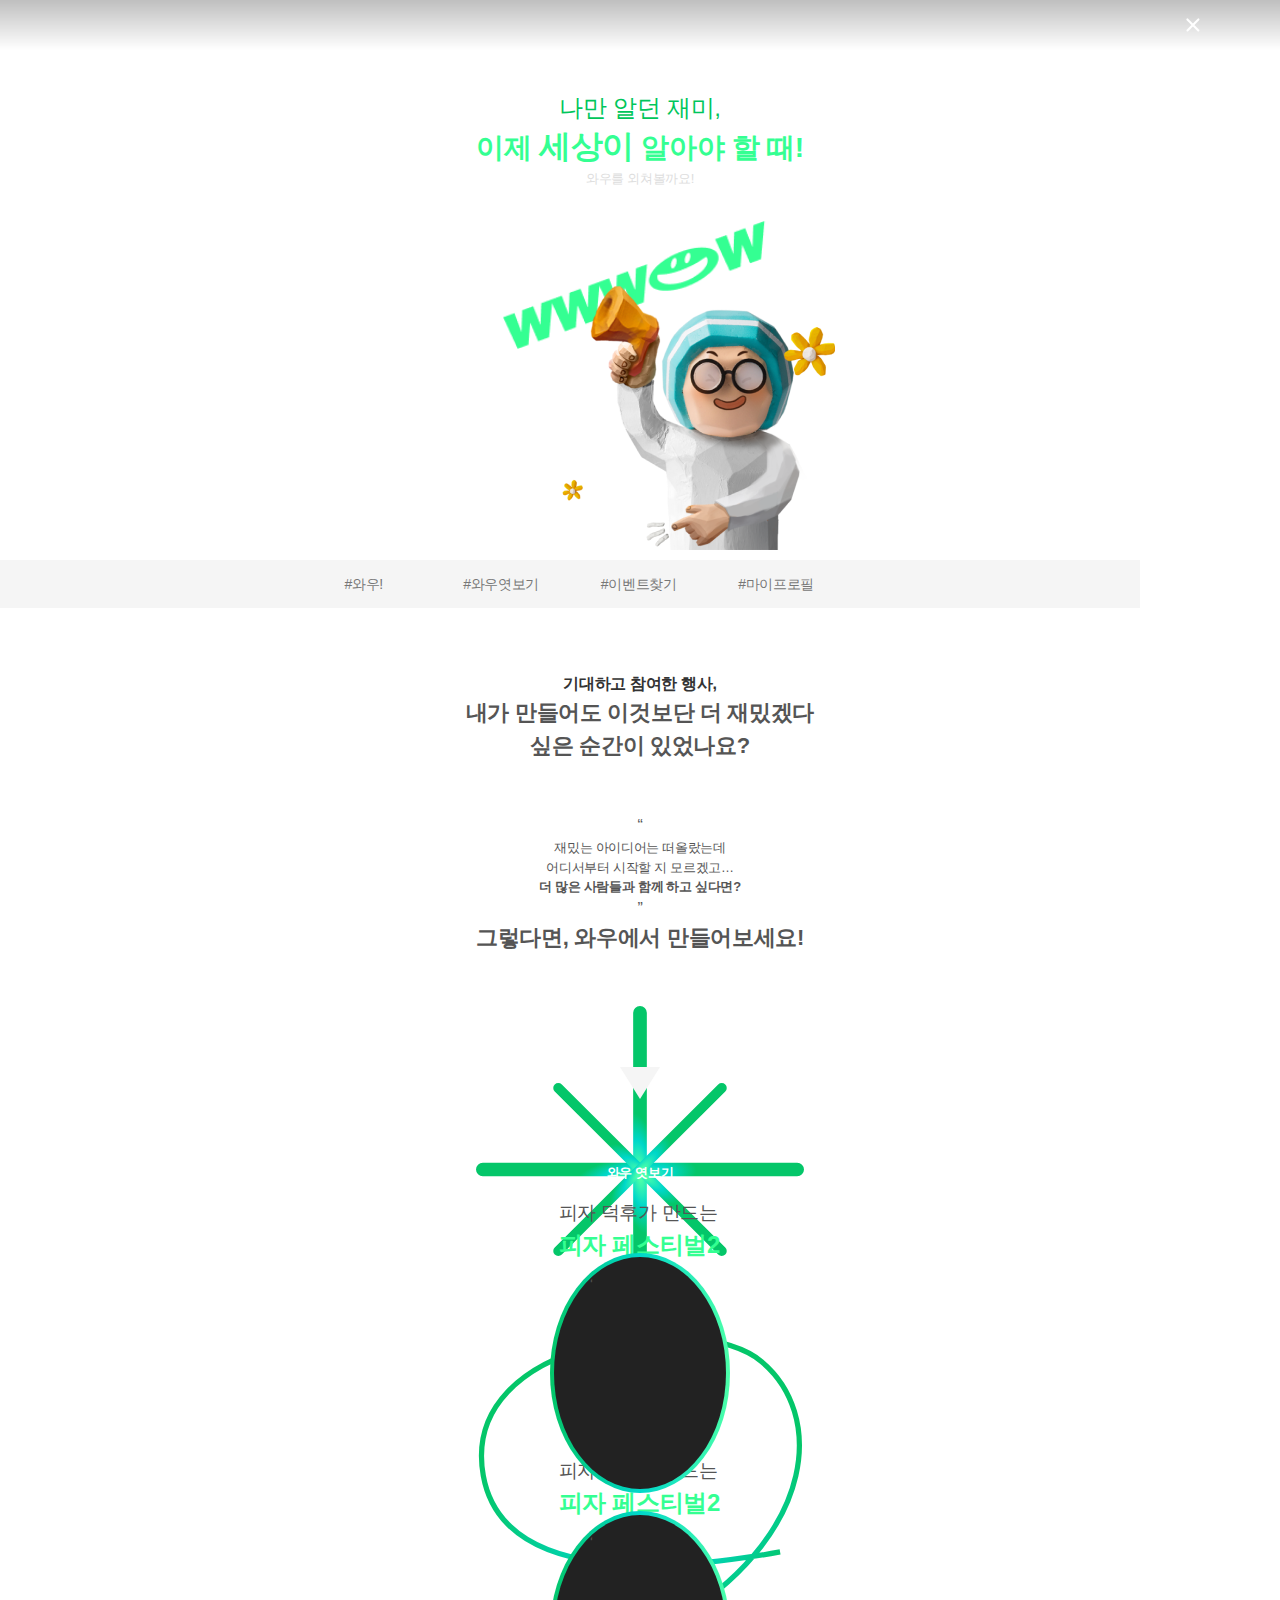
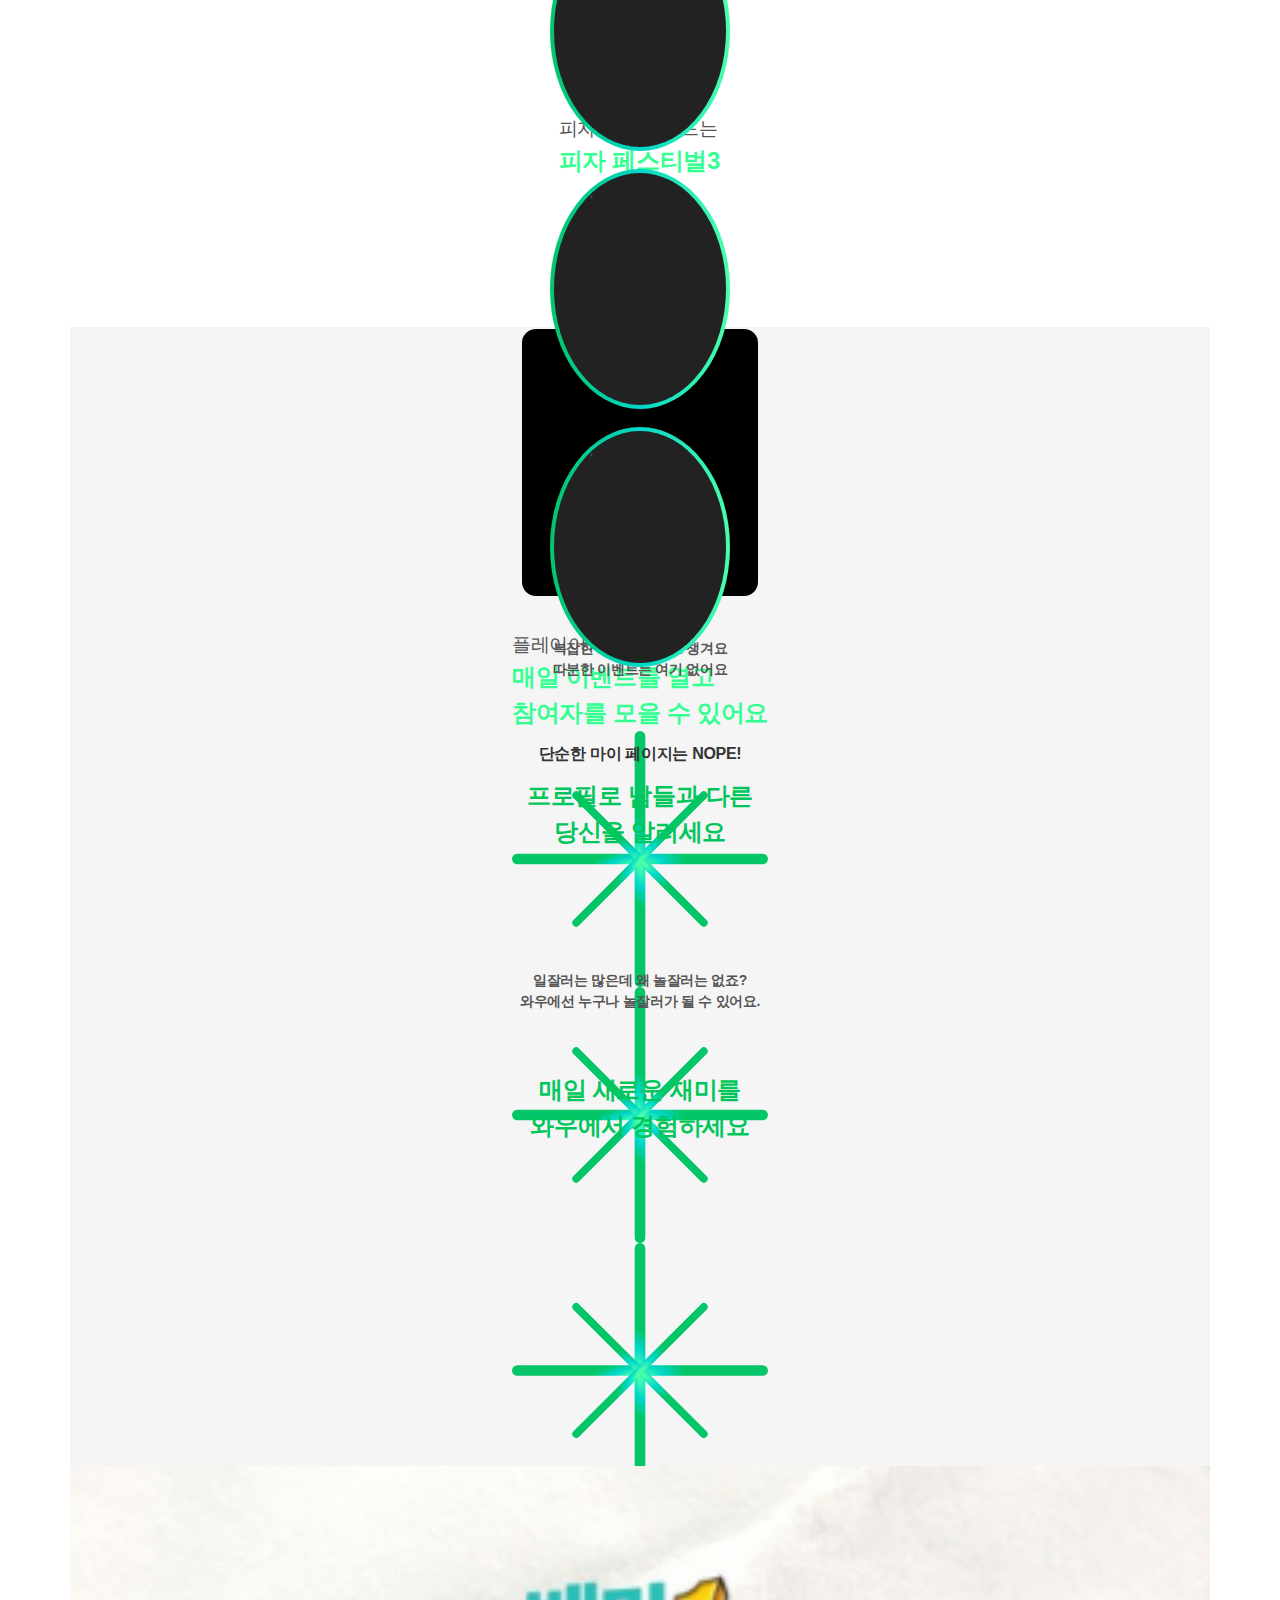
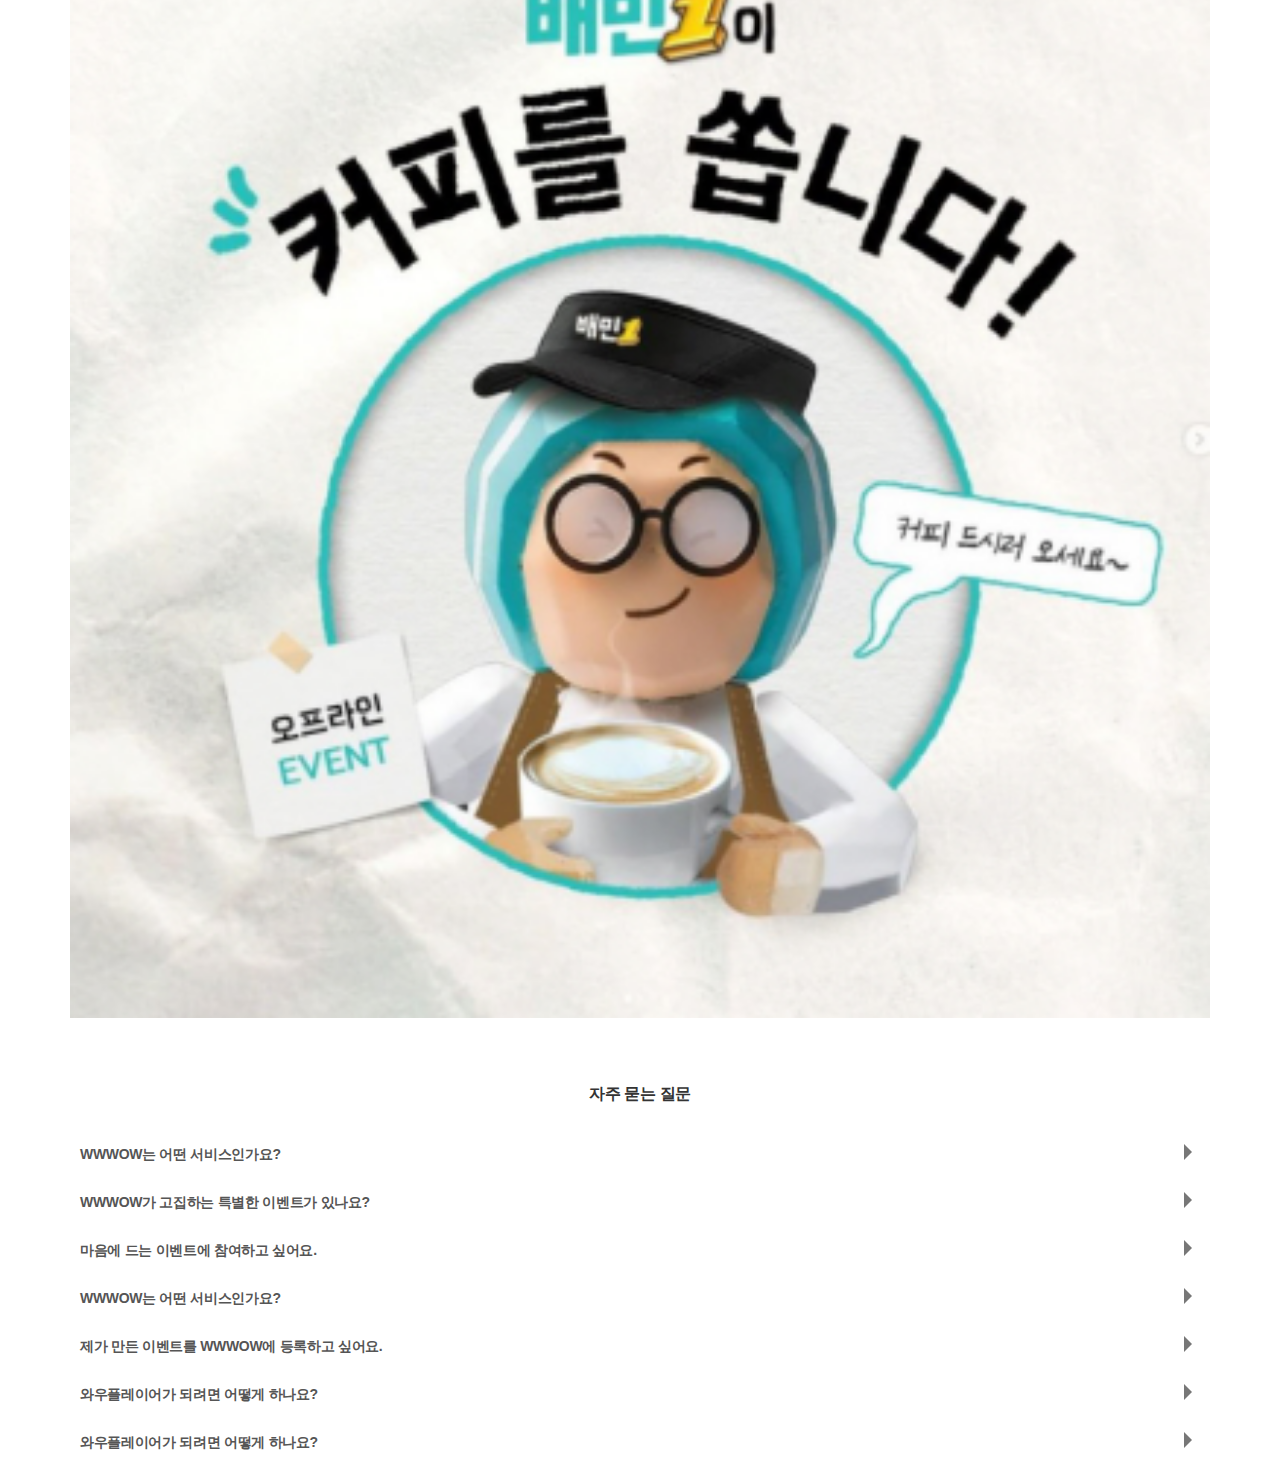
==== commit 7e2858cc: "test: profile" ====
--- a/views/about/index.html
+++ b/views/about/index.html
@@ -197,7 +197,7 @@
                     class="w-[200%] max-w-[800px] md:w-[100%] flex justify-center"
                   >
                     <swiper-container
-                      class="mySwiper ml-6"
+                      class="mySwiper ml-2"
                       watch-slides-progress="true"
                       slides-per-view="3"
                       autoplay="true"
@@ -205,12 +205,8 @@
                     >
                       <swiper-slide>
                         <div class="flex flex-col items-center justify-center">
-                          <h3
-                            class="text-center text-[color:var(--key-color)] text-[16px] font-bold"
-                          >
-                            피자 덕후가 만드는
-                          </h3>
-                          <h2 class="text-center mb-8">피자 페스티벌1</h2>
+                          <h3 class="text-center h-6">피자 덕후가 만드는</h3>
+                          <h2 class="text-center mb-6 h-7">피자 페스티벌2</h2>
                           <div class="img-container">
                             <img
                               src="https://blog.kakaocdn.net/dn/P1x89/btq5adtMRSY/w3gQIaKZLf1TPR0QXqqXik/img.jpg"
@@ -222,12 +218,8 @@
                       </swiper-slide>
                       <swiper-slide>
                         <div class="flex flex-col items-center justify-center">
-                          <h3
-                            class="text-center text-[color:var(--key-color)] text-[16px] font-bold"
-                          >
-                            피자 덕후가 만드는
-                          </h3>
-                          <h2 class="text-center mb-8">피자 페스티벌2</h2>
+                          <h3 class="text-center h-6">피자 덕후가 만드는</h3>
+                          <h2 class="text-center mb-6 h-7">피자 페스티벌2</h2>
                           <div class="img-container">
                             <img
                               src="https://upload.wikimedia.org/wikipedia/commons/thumb/d/d3/Supreme_pizza.jpg/800px-Supreme_pizza.jpg"
@@ -239,12 +231,8 @@
                       </swiper-slide>
                       <swiper-slide>
                         <div class="flex flex-col items-center justify-center">
-                          <h3
-                            class="text-center text-[color:var(--key-color)] text-[16px] font-bold"
-                          >
-                            피자 덕후가 만드는
-                          </h3>
-                          <h2 class="text-center mb-8">피자 페스티벌3</h2>
+                          <h3 class="text-center h-6">피자 덕후가 만드는</h3>
+                          <h2 class="text-center mb-6 h-7">피자 페스티벌3</h2>
                           <div class="img-container">
                             <img
                               src="https://i.ytimg.com/vi/X6VrQZhr5hQ/maxresdefault.jpg"
@@ -256,12 +244,8 @@
                       </swiper-slide>
                       <swiper-slide>
                         <div class="flex flex-col items-center justify-center">
-                          <h3
-                            class="text-center text-[color:var(--key-color)] text-[16px] font-bold"
-                          >
-                            피자 덕후가 만드는
-                          </h3>
-                          <h2 class="text-center mb-8">피자 페스티벌4</h2>
+                          <h3 class="text-center h-6">피자 덕후가 만드는</h3>
+                          <h2 class="text-center mb-6 h-7">피자 페스티벌4</h2>
                           <div class="img-container">
                             <img
                               src="http://www.dailyimpact.co.kr/news/photo/202211/88703_71620_2419.jpg"
@@ -277,11 +261,7 @@
                     <div
                       class="relative flex flex-col justify-center items-center mb-8"
                     >
-                      <h3
-                        class="font-bold mb-3 text-[color:var(--color-gray-fff)]"
-                      >
-                        플레이어가 되면,
-                      </h3>
+                      <h3>플레이어가 되면,</h3>
                       <h2 class="text-center">
                         매일 이벤트를 열고<br />
                         참여자를 모을 수 있어요
@@ -297,7 +277,7 @@
                         alt="star"
                       />
                       <img
-                        class="star w-8 absolute bottom-[-20px] right-[-40px]"
+                        class="star w-6 absolute bottom-[-20px] right-[-30px]"
                         src="../../assets/images/star.svg"
                         alt="star"
                       />
@@ -332,6 +312,75 @@
                 프로필로 남들과 다른<br />
                 당신을 알리세요
               </h2>
+
+              <!--
+    <div
+        class="w-[200%] max-w-[800px] md:w-[100%] flex justify-center"
+      >
+        <swiper-container
+          class="mySwiper ml-2"
+          watch-slides-progress="true"
+          slides-per-view="3"
+          autoplay="true"
+          loop="true"
+        >
+          <swiper-slide>
+            <div id="filtered-img">
+                <div class="background-filter1"></div>
+                <div class="background-filter2"></div>
+                <div class="background-picture">
+                  <img
+                    src="../../assets/images/profile_image-300x300.png"
+                    alt="프로필 사진"
+                  />
+                </div>
+              </div>
+              <div class="my">
+                <div class="my-wrapper">
+                  <div class="user-picture">
+                    프로필 초록색원 활성화 여부
+                    <div class="circle is-active"></div>
+                    <img
+                      src="../../assets/images/profile_image-300x300.png"
+                      alt="프로필 사진"
+                    />
+                  </div>
+                  <div class="name">
+                    <h1 class="primary">Nickname</h1>
+                    <span class="secondary">@hambi</span>
+                  </div>
+                   팔로우 팔로잉 전환 2가지 
+                   <button class="follow-btn">+ 팔로우</button> 
+                  <button class="following-btn">
+                    <span>팔로잉</span>
+                    <i class="ic-check" aria-label="뒤로가기"></i>
+                  </button>
+                  <ol class="hash-chip-container">
+                    <li>
+                      <button class="hash-chip">#여행</button>
+                    </li>
+                    <li>
+                      <button class="hash-chip">#사진</button>
+                    </li>
+                    <li>
+                      <button class="hash-chip">#스냅</button>
+                    </li>
+                  </ol>
+                  <div class="follow-state">
+                    <div class="follower">
+                      <h2>팔로워</h2>
+                      <span>3.7k</span>
+                    </div>
+                    <div class="following">
+                      <h2>팔로잉</h2>
+                      <span>17</span>
+                    </div>
+                  </div>
+                </div>
+              </div>
+              <div class="fake-container"></div>
+              </swiper-slide>
+            -->
 
               <div id="my-profile"></div>
 
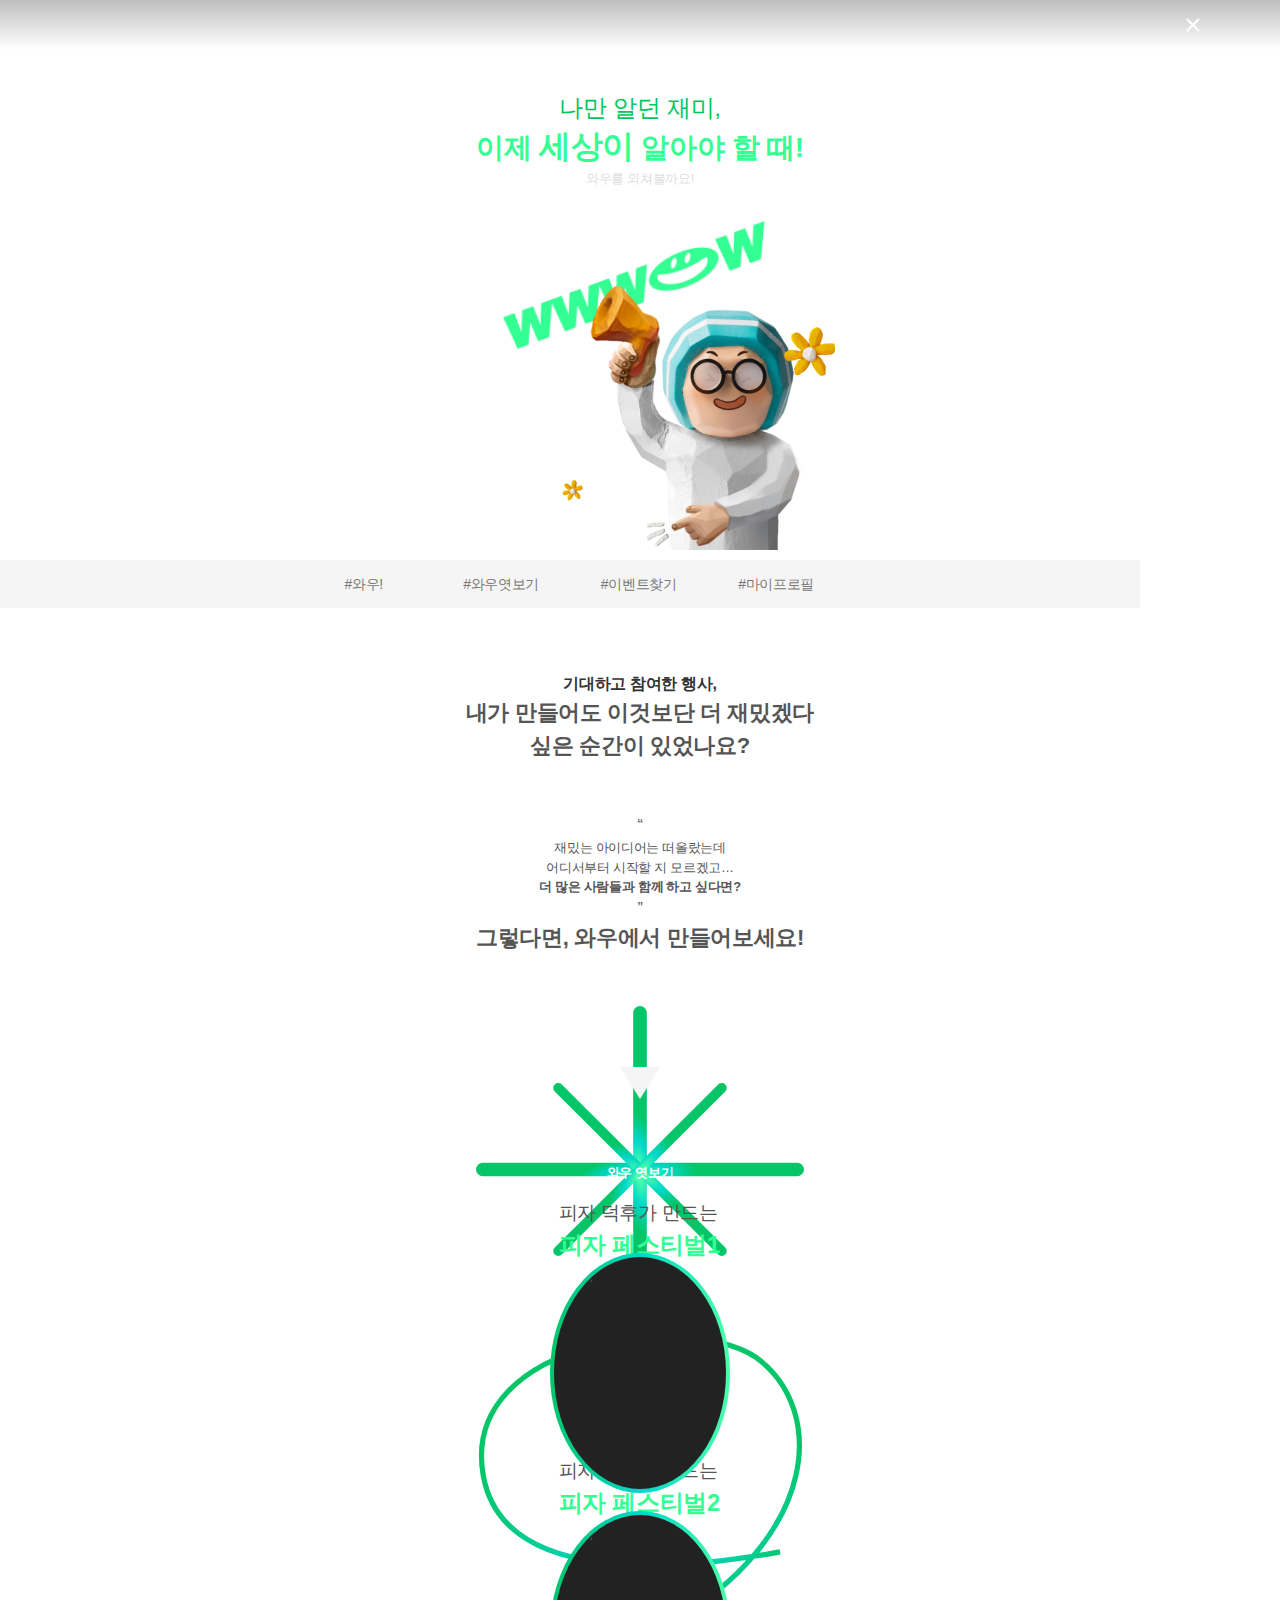
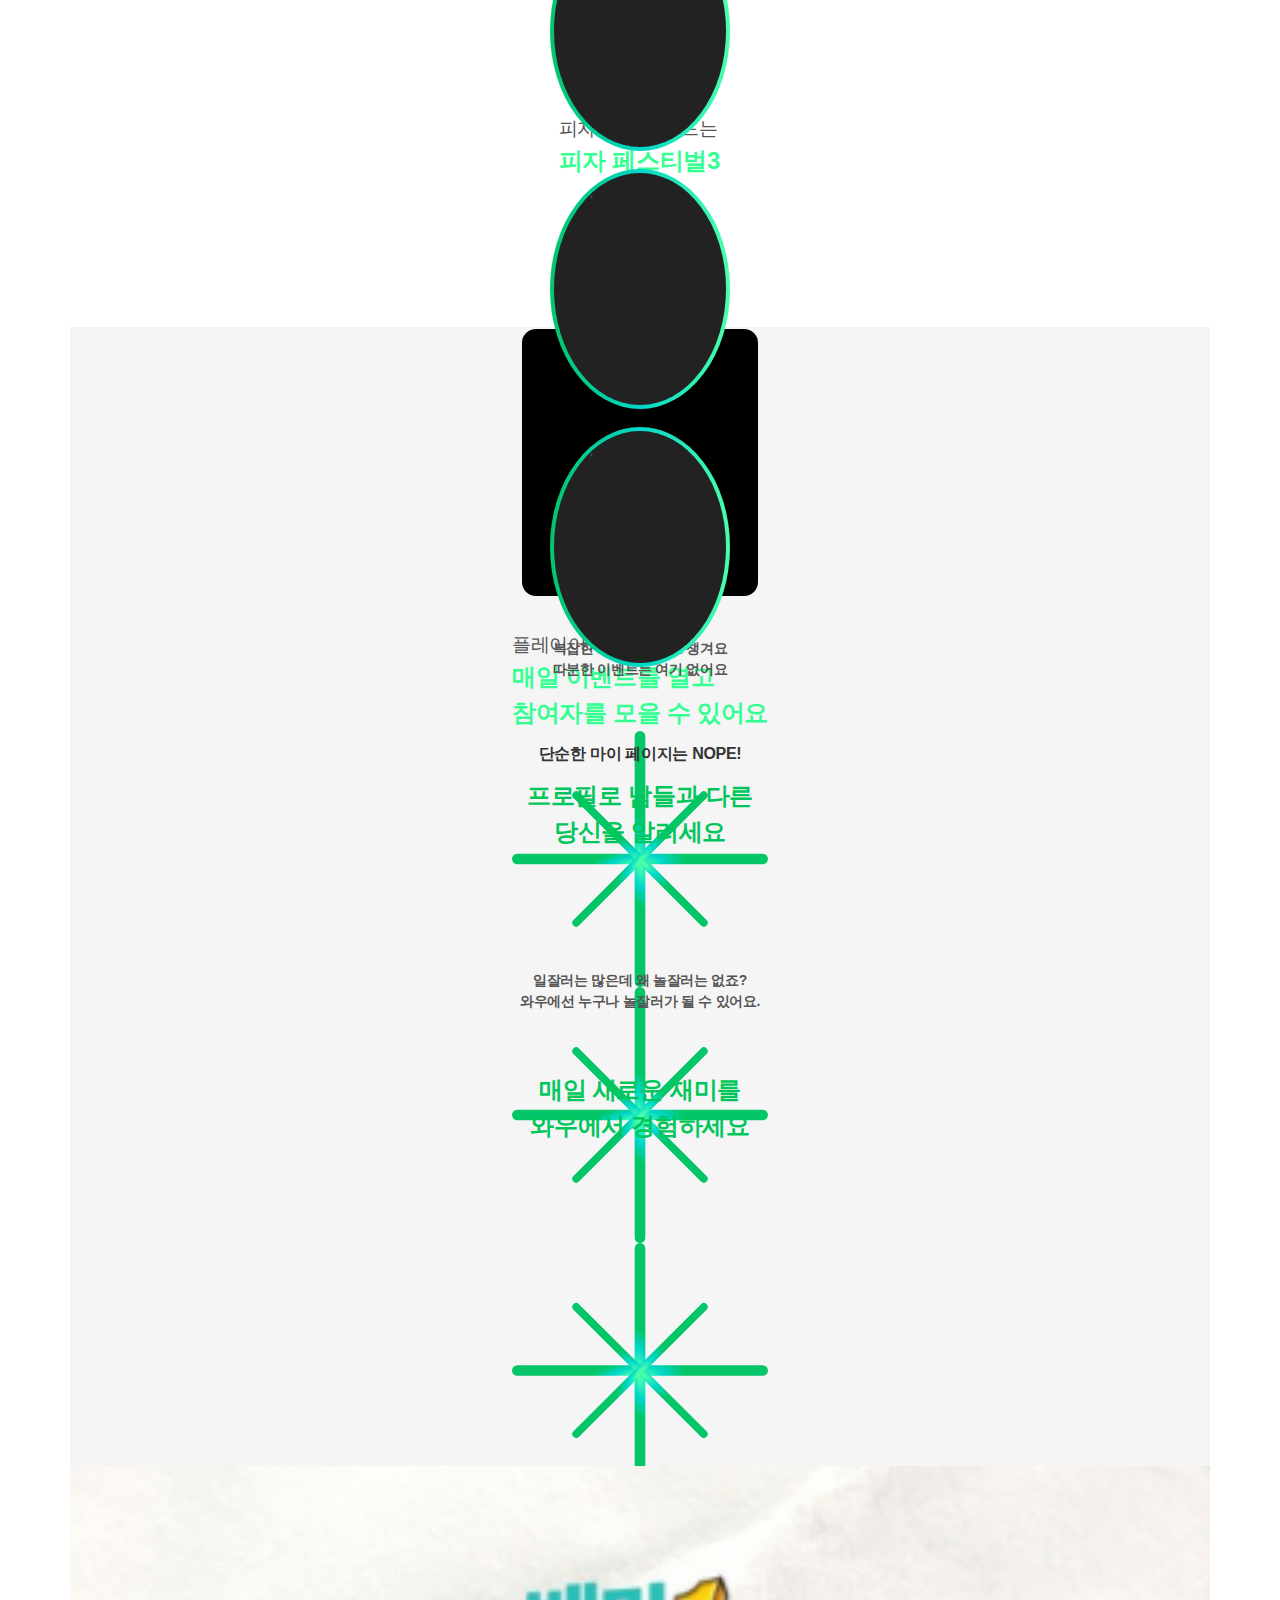
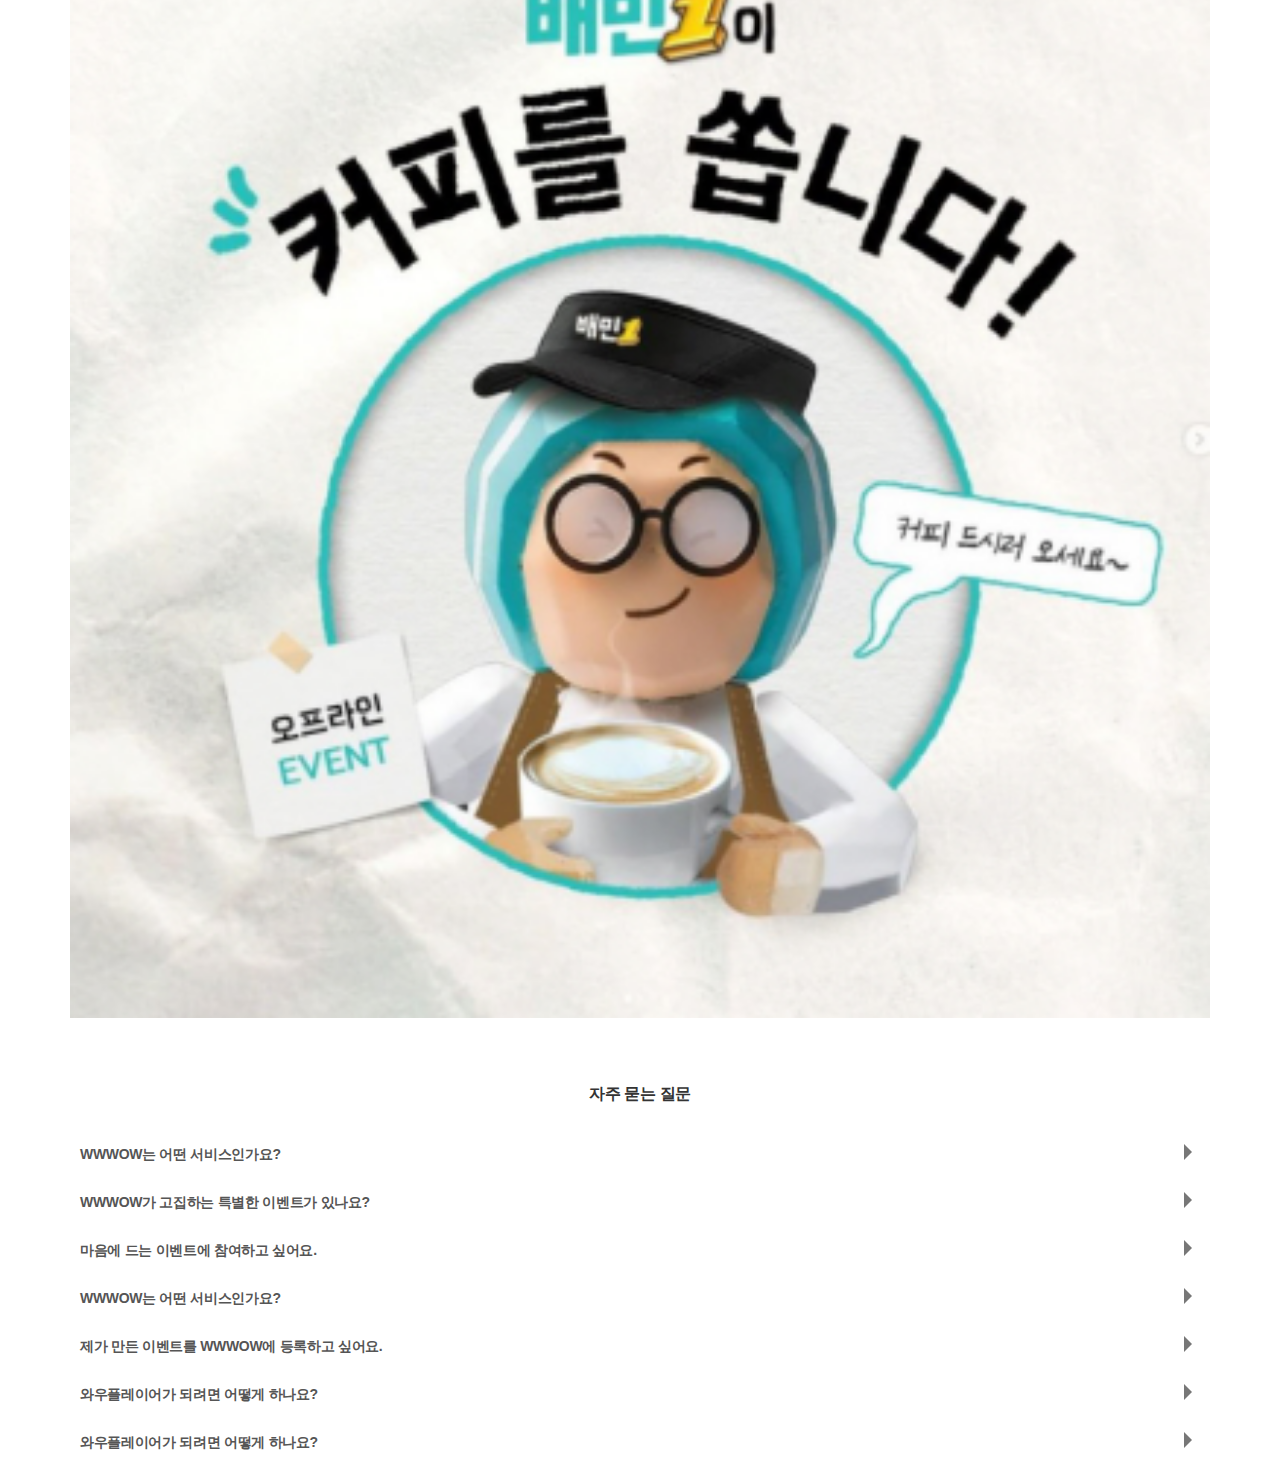
==== commit 23645a47: "Merge branch 'main' of https://github.com/park-siwan/DNMD-wwow" ====
--- a/views/about/index.html
+++ b/views/about/index.html
@@ -197,7 +197,7 @@
                     class="w-[200%] max-w-[800px] md:w-[100%] flex justify-center"
                   >
                     <swiper-container
-                      class="mySwiper ml-2"
+                      class="mySwiper ml-6"
                       watch-slides-progress="true"
                       slides-per-view="3"
                       autoplay="true"
@@ -205,8 +205,12 @@
                     >
                       <swiper-slide>
                         <div class="flex flex-col items-center justify-center">
-                          <h3 class="text-center h-6">피자 덕후가 만드는</h3>
-                          <h2 class="text-center mb-6 h-7">피자 페스티벌2</h2>
+                          <h3
+                            class="text-center text-[color:var(--key-color)] text-[16px] font-bold"
+                          >
+                            피자 덕후가 만드는
+                          </h3>
+                          <h2 class="text-center mb-8">피자 페스티벌1</h2>
                           <div class="img-container">
                             <img
                               src="https://blog.kakaocdn.net/dn/P1x89/btq5adtMRSY/w3gQIaKZLf1TPR0QXqqXik/img.jpg"
@@ -218,8 +222,12 @@
                       </swiper-slide>
                       <swiper-slide>
                         <div class="flex flex-col items-center justify-center">
-                          <h3 class="text-center h-6">피자 덕후가 만드는</h3>
-                          <h2 class="text-center mb-6 h-7">피자 페스티벌2</h2>
+                          <h3
+                            class="text-center text-[color:var(--key-color)] text-[16px] font-bold"
+                          >
+                            피자 덕후가 만드는
+                          </h3>
+                          <h2 class="text-center mb-8">피자 페스티벌2</h2>
                           <div class="img-container">
                             <img
                               src="https://upload.wikimedia.org/wikipedia/commons/thumb/d/d3/Supreme_pizza.jpg/800px-Supreme_pizza.jpg"
@@ -231,8 +239,12 @@
                       </swiper-slide>
                       <swiper-slide>
                         <div class="flex flex-col items-center justify-center">
-                          <h3 class="text-center h-6">피자 덕후가 만드는</h3>
-                          <h2 class="text-center mb-6 h-7">피자 페스티벌3</h2>
+                          <h3
+                            class="text-center text-[color:var(--key-color)] text-[16px] font-bold"
+                          >
+                            피자 덕후가 만드는
+                          </h3>
+                          <h2 class="text-center mb-8">피자 페스티벌3</h2>
                           <div class="img-container">
                             <img
                               src="https://i.ytimg.com/vi/X6VrQZhr5hQ/maxresdefault.jpg"
@@ -244,8 +256,12 @@
                       </swiper-slide>
                       <swiper-slide>
                         <div class="flex flex-col items-center justify-center">
-                          <h3 class="text-center h-6">피자 덕후가 만드는</h3>
-                          <h2 class="text-center mb-6 h-7">피자 페스티벌4</h2>
+                          <h3
+                            class="text-center text-[color:var(--key-color)] text-[16px] font-bold"
+                          >
+                            피자 덕후가 만드는
+                          </h3>
+                          <h2 class="text-center mb-8">피자 페스티벌4</h2>
                           <div class="img-container">
                             <img
                               src="http://www.dailyimpact.co.kr/news/photo/202211/88703_71620_2419.jpg"
@@ -261,7 +277,11 @@
                     <div
                       class="relative flex flex-col justify-center items-center mb-8"
                     >
-                      <h3>플레이어가 되면,</h3>
+                      <h3
+                        class="font-bold mb-3 text-[color:var(--color-gray-fff)]"
+                      >
+                        플레이어가 되면,
+                      </h3>
                       <h2 class="text-center">
                         매일 이벤트를 열고<br />
                         참여자를 모을 수 있어요
@@ -277,7 +297,7 @@
                         alt="star"
                       />
                       <img
-                        class="star w-6 absolute bottom-[-20px] right-[-30px]"
+                        class="star w-8 absolute bottom-[-20px] right-[-40px]"
                         src="../../assets/images/star.svg"
                         alt="star"
                       />
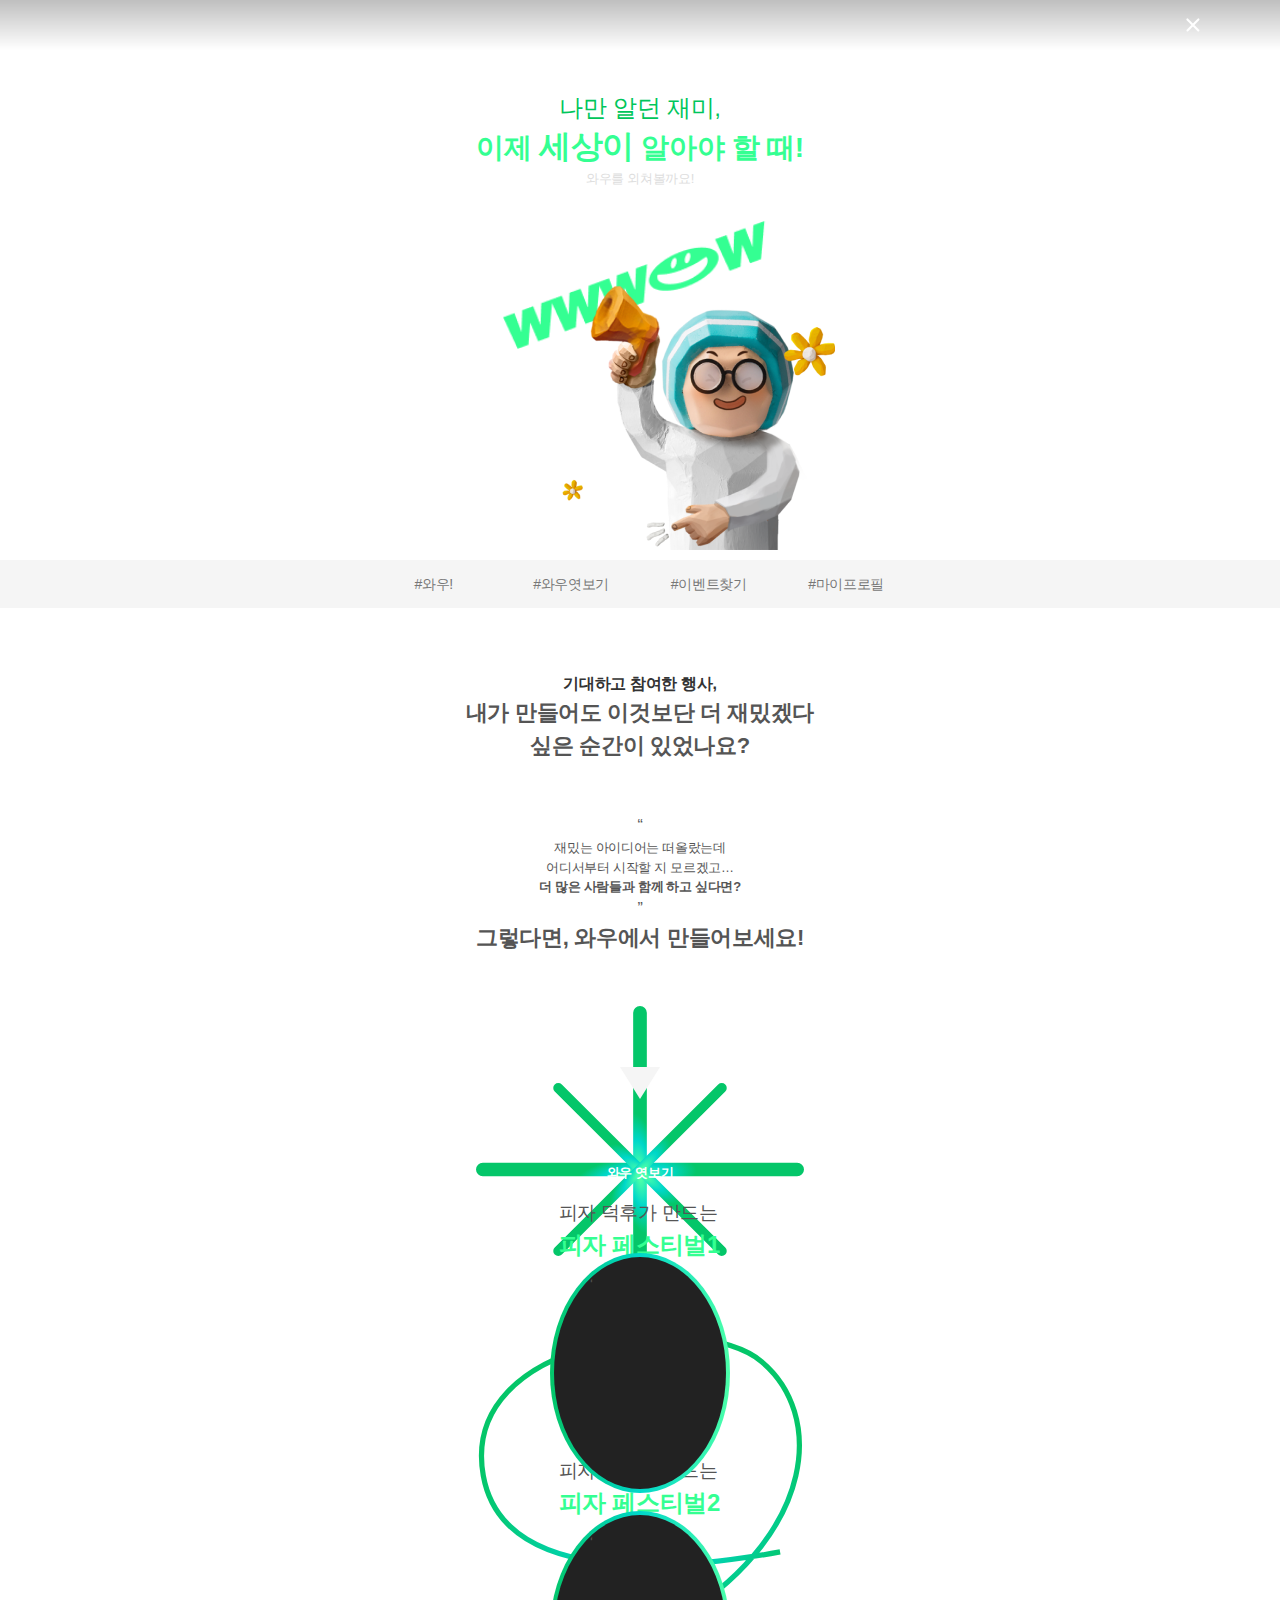
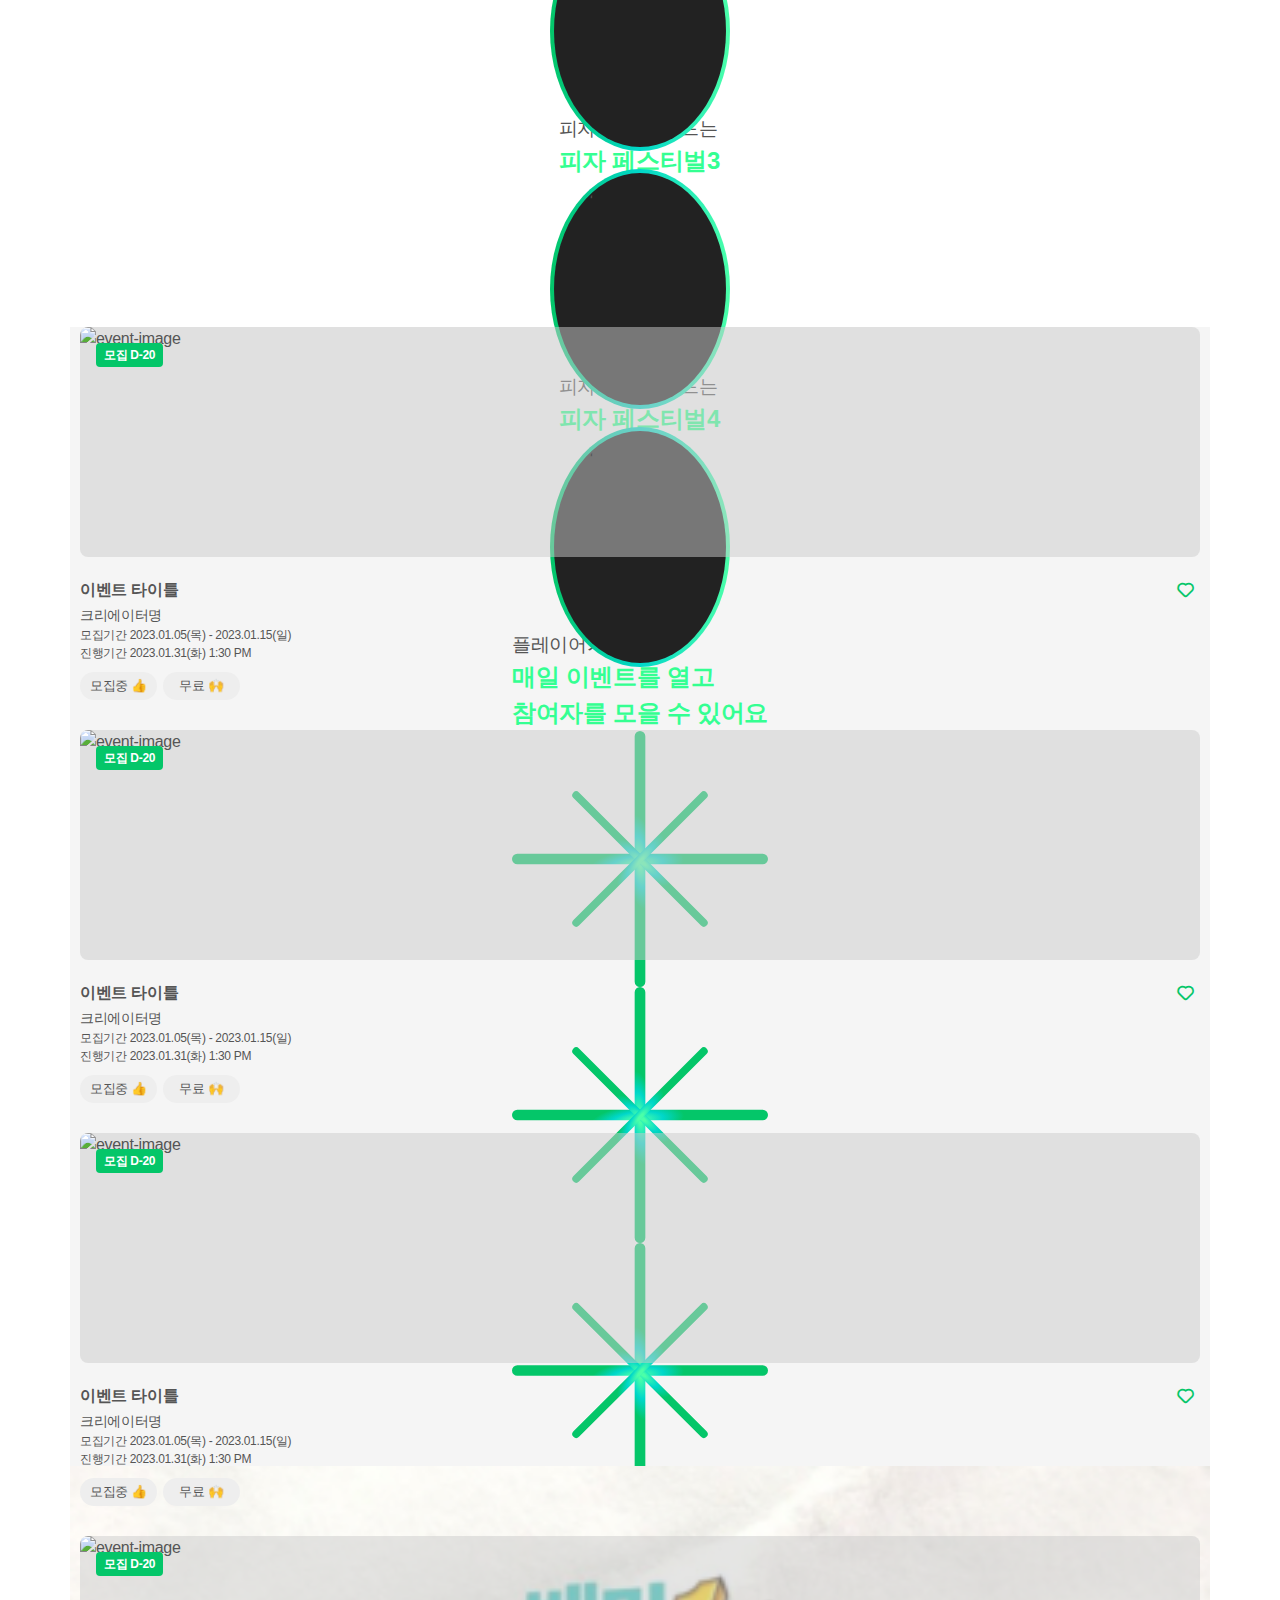
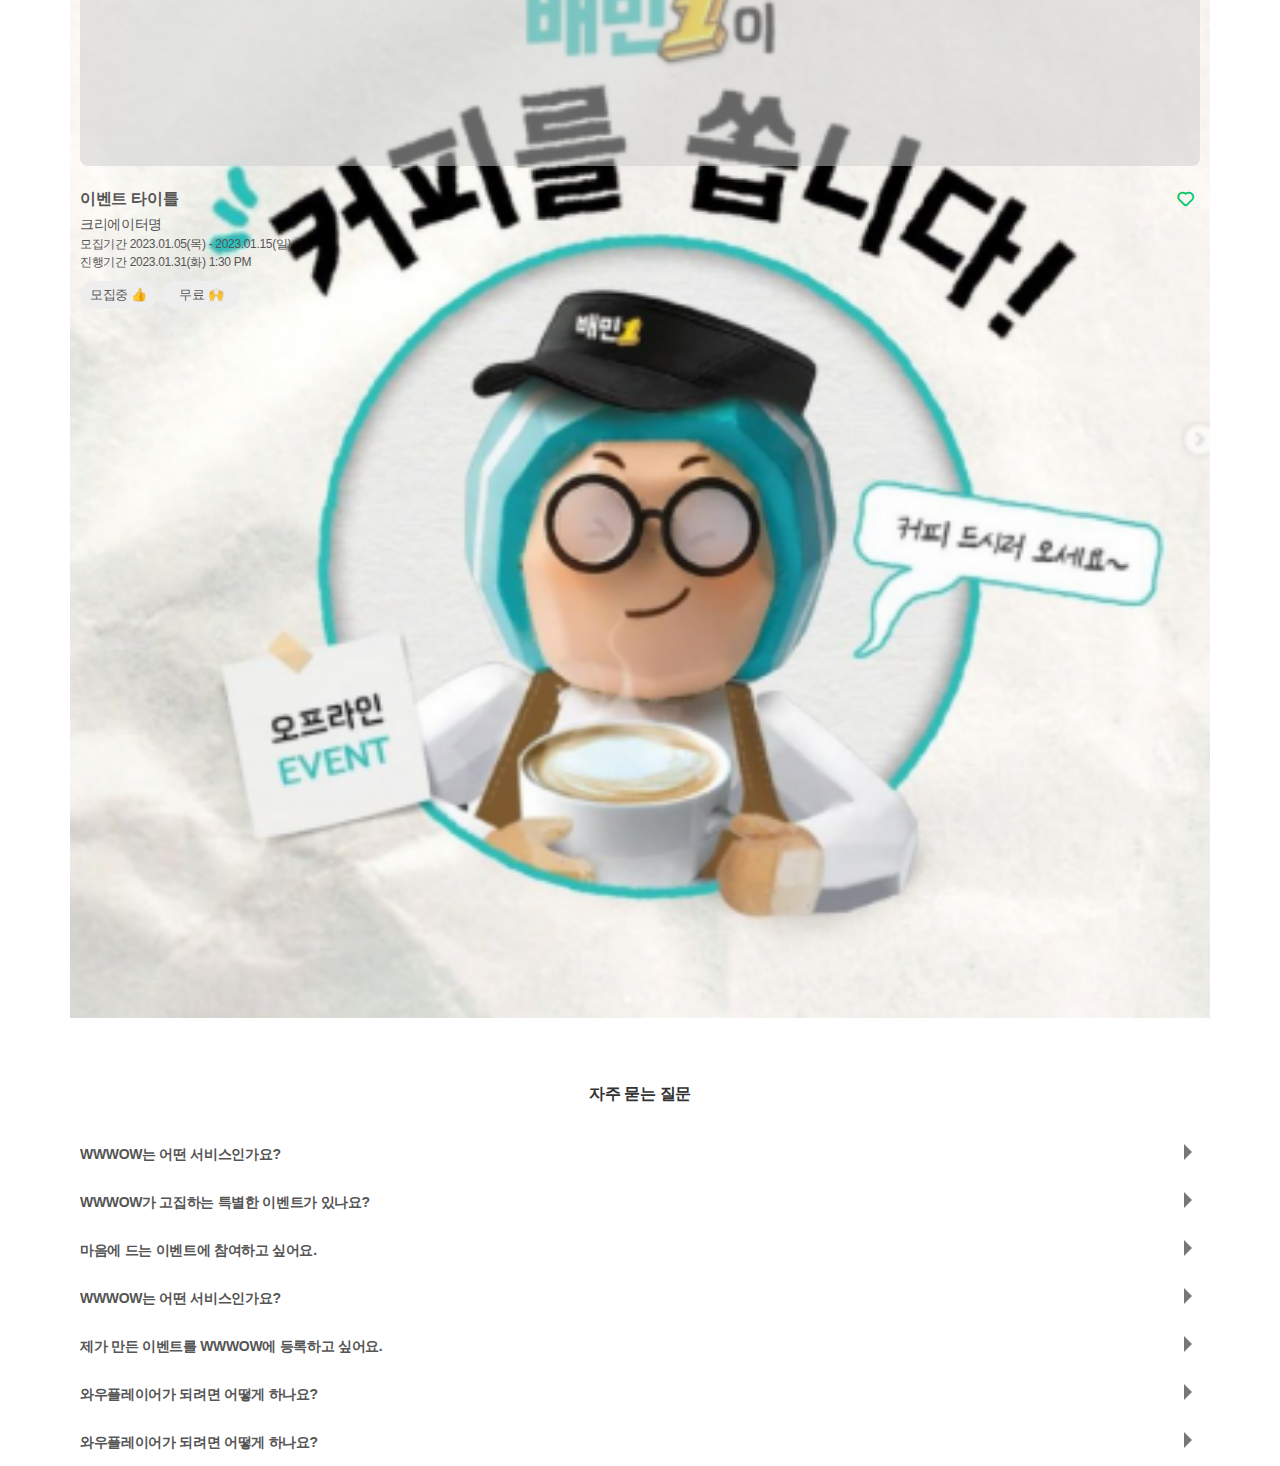
==== commit 56ec9940: "swiper작업" ====
--- a/views/about/index.html
+++ b/views/about/index.html
@@ -184,12 +184,12 @@
       </div>
 
       <!-- festival > section(=preview) -->
-      <div class="bg-[color:var(--color-gray-222)]" id="wow-view">
+      <div class="bg-[color:var(--color-gray-222)] pb-[136px]" id="wow-view">
         <div class="container festival">
           <div class="row">
             <div class="col-sm-4">
               <div class="triangle"></div>
-              <div class="mx-auto w-full flex justify-center">
+              <div class="mx-auto w-full h-full flex justify-center">
                 <section class="preview overflow-hidden -mx-5 max-w-[800px]">
                   <h4 class="flex justify-center w-full">와우 엿보기</h4>
                   <!-- 피자 세 개 -->
@@ -197,11 +197,12 @@
                     class="w-[200%] max-w-[800px] md:w-[100%] flex justify-center"
                   >
                     <swiper-container
-                      class="mySwiper ml-6"
+                      class="mySwiper wow-view ml-6"
                       watch-slides-progress="true"
                       slides-per-view="3"
                       autoplay="true"
                       loop="true"
+                      loop-additional-slides="1"
                     >
                       <swiper-slide>
                         <div class="flex flex-col items-center justify-center">
@@ -320,99 +321,275 @@
       <div class="container content">
         <div class="row">
           <div class="col-sm-4">
-            <section class="swipe">
-              <div class="event"></div>
-
-              <h4>
-                복잡한 세상 재미라도 챙겨요<br />
-                따분한 이벤트는 여기 없어요
-              </h4>
-              <h3>단순한 마이 페이지는 NOPE!</h3>
-              <h2>
-                프로필로 남들과 다른<br />
-                당신을 알리세요
-              </h2>
-
-              <!--
-    <div
-        class="w-[200%] max-w-[800px] md:w-[100%] flex justify-center"
-      >
-        <swiper-container
-          class="mySwiper ml-2"
-          watch-slides-progress="true"
-          slides-per-view="3"
-          autoplay="true"
-          loop="true"
-        >
-          <swiper-slide>
-            <div id="filtered-img">
-                <div class="background-filter1"></div>
-                <div class="background-filter2"></div>
-                <div class="background-picture">
-                  <img
-                    src="../../assets/images/profile_image-300x300.png"
-                    alt="프로필 사진"
-                  />
+            <div class="">
+              <section class="overflow-hidden -mx-5 max-w-[800px]">
+                <!-- <div class="event"></div> -->
+                <div
+                  class="w-[200%] max-w-[800px] md:w-[100%] flex justify-center"
+                >
+                  <swiper-container
+                    class="mySwiper event-find w-full"
+                    watch-slides-progress="true"
+                    slides-per-view="3"
+                    space-between="100"
+                    centered-slides="false"
+                    loop="true"
+                    loop-additional-slides="1"
+                  >
+                    <swiper-slide>
+                      <div
+                        class="event-cards bg-[#111111] rounded-2xl w-[268px]"
+                      >
+                        <section class="card p-5">
+                          <strong class="due-tag">모집 D-20</strong>
+                          <a href="" class="picture link-detail">
+                            <img
+                              src="https://wwwow.io/dataFiles/Contents/EDaNx52lvC/datas/banner.jpg?1673249336"
+                              alt="event-image"
+                              loading="lazy"
+                            />
+                          </a>
+                          <div class="title-container">
+                            <h2 class="text-[color:var(--color-white)]">
+                              <a href="" class="link-detail">이벤트 타이틀</a>
+                            </h2>
+                            <button class="like">
+                              <i class="ic-heart" aria-label="좋아요"></i>
+                            </button>
+                          </div>
+                          <h3
+                            class="creator text-[color:var(--color-tertiary)]"
+                          >
+                            크리에이터명
+                          </h3>
+                          <div class="periods">
+                            <h4 class="recruit-period">
+                              모집기간 2023.01.05(목) - 2023.01.15(일)
+                            </h4>
+                            <h4 class="progress-period">
+                              진행기간 2023.01.31(화) 1:30 PM
+                            </h4>
+                          </div>
+                          <div class="state">
+                            <h5>모집중 👍</h5>
+                            <h5>무료 🙌</h5>
+                          </div>
+                        </section>
+                      </div>
+                    </swiper-slide>
+                    <swiper-slide>
+                      <div
+                        class="event-cards bg-[#111111] rounded-2xl w-[268px]"
+                      >
+                        <section class="card p-5">
+                          <strong class="due-tag">모집 D-20</strong>
+                          <a href="" class="picture link-detail">
+                            <img
+                              src="https://wwwow.io/dataFiles/Contents/EDaNx52lvC/datas/banner.jpg?1673249336"
+                              alt="event-image"
+                              loading="lazy"
+                            />
+                          </a>
+                          <div class="title-container">
+                            <h2 class="text-[color:var(--color-white)]">
+                              <a href="" class="link-detail">이벤트 타이틀</a>
+                            </h2>
+                            <button class="like">
+                              <i class="ic-heart" aria-label="좋아요"></i>
+                            </button>
+                          </div>
+                          <h3
+                            class="creator text-[color:var(--color-tertiary)]"
+                          >
+                            크리에이터명
+                          </h3>
+                          <div class="periods">
+                            <h4 class="recruit-period">
+                              모집기간 2023.01.05(목) - 2023.01.15(일)
+                            </h4>
+                            <h4 class="progress-period">
+                              진행기간 2023.01.31(화) 1:30 PM
+                            </h4>
+                          </div>
+                          <div class="state">
+                            <h5>모집중 👍</h5>
+                            <h5>무료 🙌</h5>
+                          </div>
+                        </section>
+                      </div>
+                    </swiper-slide>
+                    <swiper-slide>
+                      <div
+                        class="event-cards bg-[#111111] rounded-2xl w-[268px]"
+                      >
+                        <section class="card p-5">
+                          <strong class="due-tag">모집 D-20</strong>
+                          <a href="" class="picture link-detail">
+                            <img
+                              src="https://wwwow.io/dataFiles/Contents/EDaNx52lvC/datas/banner.jpg?1673249336"
+                              alt="event-image"
+                              loading="lazy"
+                            />
+                          </a>
+                          <div class="title-container">
+                            <h2 class="text-[color:var(--color-white)]">
+                              <a href="" class="link-detail">이벤트 타이틀</a>
+                            </h2>
+                            <button class="like">
+                              <i class="ic-heart" aria-label="좋아요"></i>
+                            </button>
+                          </div>
+                          <h3
+                            class="creator text-[color:var(--color-tertiary)]"
+                          >
+                            크리에이터명
+                          </h3>
+                          <div class="periods">
+                            <h4 class="recruit-period">
+                              모집기간 2023.01.05(목) - 2023.01.15(일)
+                            </h4>
+                            <h4 class="progress-period">
+                              진행기간 2023.01.31(화) 1:30 PM
+                            </h4>
+                          </div>
+                          <div class="state">
+                            <h5>모집중 👍</h5>
+                            <h5>무료 🙌</h5>
+                          </div>
+                        </section>
+                      </div>
+                    </swiper-slide>
+                    <swiper-slide>
+                      <div
+                        class="event-cards bg-[#111111] rounded-2xl w-[268px]"
+                      >
+                        <section class="card p-5">
+                          <strong class="due-tag">모집 D-20</strong>
+                          <a href="" class="picture link-detail">
+                            <img
+                              src="https://wwwow.io/dataFiles/Contents/EDaNx52lvC/datas/banner.jpg?1673249336"
+                              alt="event-image"
+                              loading="lazy"
+                            />
+                          </a>
+                          <div class="title-container">
+                            <h2 class="text-[color:var(--color-white)]">
+                              <a href="" class="link-detail">이벤트 타이틀</a>
+                            </h2>
+                            <button class="like">
+                              <i class="ic-heart" aria-label="좋아요"></i>
+                            </button>
+                          </div>
+                          <h3
+                            class="creator text-[color:var(--color-tertiary)]"
+                          >
+                            크리에이터명
+                          </h3>
+                          <div class="periods">
+                            <h4 class="recruit-period">
+                              모집기간 2023.01.05(목) - 2023.01.15(일)
+                            </h4>
+                            <h4 class="progress-period">
+                              진행기간 2023.01.31(화) 1:30 PM
+                            </h4>
+                          </div>
+                          <div class="state">
+                            <h5>모집중 👍</h5>
+                            <h5>무료 🙌</h5>
+                          </div>
+                        </section>
+                      </div>
+                    </swiper-slide>
+                  </swiper-container>
                 </div>
-              </div>
-              <div class="my">
-                <div class="my-wrapper">
-                  <div class="user-picture">
-                    프로필 초록색원 활성화 여부
-                    <div class="circle is-active"></div>
+                <h4>
+                  복잡한 세상 재미라도 챙겨요<br />
+                  따분한 이벤트는 여기 없어요
+                </h4>
+                <h3>단순한 마이 페이지는 NOPE!</h3>
+                <h2>
+                  프로필로 남들과 다른<br />
+                  당신을 알리세요
+                </h2>
+                <!--
+                  <div
+                      class="w-[200%] max-w-[800px] md:w-[100%] flex justify-center"
+                    >
+                      <swiper-container
+                        class="mySwiper ml-2"
+                        watch-slides-progress="true"
+                        slides-per-view="3"
+                        autoplay="true"
+                        loop="true"
+                      >
+                        <swiper-slide>
+              <div id="filtered-img">
+                  <div class="background-filter1"></div>
+                  <div class="background-filter2"></div>
+                  <div class="background-picture">
                     <img
                       src="../../assets/images/profile_image-300x300.png"
                       alt="프로필 사진"
                     />
                   </div>
-                  <div class="name">
-                    <h1 class="primary">Nickname</h1>
-                    <span class="secondary">@hambi</span>
-                  </div>
-                   팔로우 팔로잉 전환 2가지 
-                   <button class="follow-btn">+ 팔로우</button> 
-                  <button class="following-btn">
-                    <span>팔로잉</span>
-                    <i class="ic-check" aria-label="뒤로가기"></i>
-                  </button>
-                  <ol class="hash-chip-container">
-                    <li>
-                      <button class="hash-chip">#여행</button>
-                    </li>
-                    <li>
-                      <button class="hash-chip">#사진</button>
-                    </li>
-                    <li>
-                      <button class="hash-chip">#스냅</button>
-                    </li>
-                  </ol>
-                  <div class="follow-state">
-                    <div class="follower">
-                      <h2>팔로워</h2>
-                      <span>3.7k</span>
+                </div>
+                <div class="my">
+                  <div class="my-wrapper">
+                    <div class="user-picture">
+                      프로필 초록색원 활성화 여부
+                      <div class="circle is-active"></div>
+                      <img
+                        src="../../assets/images/profile_image-300x300.png"
+                        alt="프로필 사진"
+                      />
                     </div>
-                    <div class="following">
-                      <h2>팔로잉</h2>
-                      <span>17</span>
+                    <div class="name">
+                      <h1 class="primary">Nickname</h1>
+                      <span class="secondary">@hambi</span>
+                    </div>
+                     팔로우 팔로잉 전환 2가지
+                     <button class="follow-btn">+ 팔로우</button>
+                    <button class="following-btn">
+                      <span>팔로잉</span>
+                      <i class="ic-check" aria-label="뒤로가기"></i>
+                    </button>
+                    <ol class="hash-chip-container">
+                      <li>
+                        <button class="hash-chip">#여행</button>
+                      </li>
+                      <li>
+                        <button class="hash-chip">#사진</button>
+                      </li>
+                      <li>
+                        <button class="hash-chip">#스냅</button>
+                      </li>
+                    </ol>
+                    <div class="follow-state">
+                      <div class="follower">
+                        <h2>팔로워</h2>
+                        <span>3.7k</span>
+                      </div>
+                      <div class="following">
+                        <h2>팔로잉</h2>
+                        <span>17</span>
+                      </div>
                     </div>
                   </div>
                 </div>
-              </div>
-              <div class="fake-container"></div>
-              </swiper-slide>
-            -->
-
-              <div id="my-profile"></div>
-
-              <h4>
-                일잘러는 많은데 왜 놀잘러는 없죠?<br />
-                와우에선 누구나 놀잘러가 될 수 있어요.
-              </h4>
-              <h2>
-                매일 새로운 재미를<br />
-                와우에서 경험하세요
-              </h2>
-            </section>
+                <div class="fake-container"></div>
+                </swiper-slide>
+              -->
+                <div id="my-profile"></div>
+                <h4>
+                  일잘러는 많은데 왜 놀잘러는 없죠?<br />
+                  와우에선 누구나 놀잘러가 될 수 있어요.
+                </h4>
+                <h2>
+                  매일 새로운 재미를<br />
+                  와우에서 경험하세요
+                </h2>
+              </section>
+            </div>
           </div>
         </div>
       </div>
--- a/views/about/style.css
+++ b/views/about/style.css
@@ -17,8 +17,7 @@
 
 .slogan,
 .copywriting,
-.preview,
-.swipe {
+.preview {
   display: flex;
   justify-content: center;
   flex-direction: column;
@@ -73,7 +72,7 @@
   z-index: 100;
   height: 48px;
   background-color: var(--bg-color);
-  max-width: 1140px;
+  /* max-width: 1140px; */
 }
 
 .menu {
@@ -276,7 +275,7 @@
   background-color: var(--bg-color);
 }
 
-.swipe .event,
+/* .swipe .event,
 .swipe .profile {
   width: 240px;
   height: 270.77px;
@@ -320,7 +319,7 @@
 .swipe h2:last-child {
   margin-top: 60px;
   margin-bottom: 38px;
-}
+} */
 
 /* questions > FAQ = 자주 묻는 질문 */
 .questions h3 {
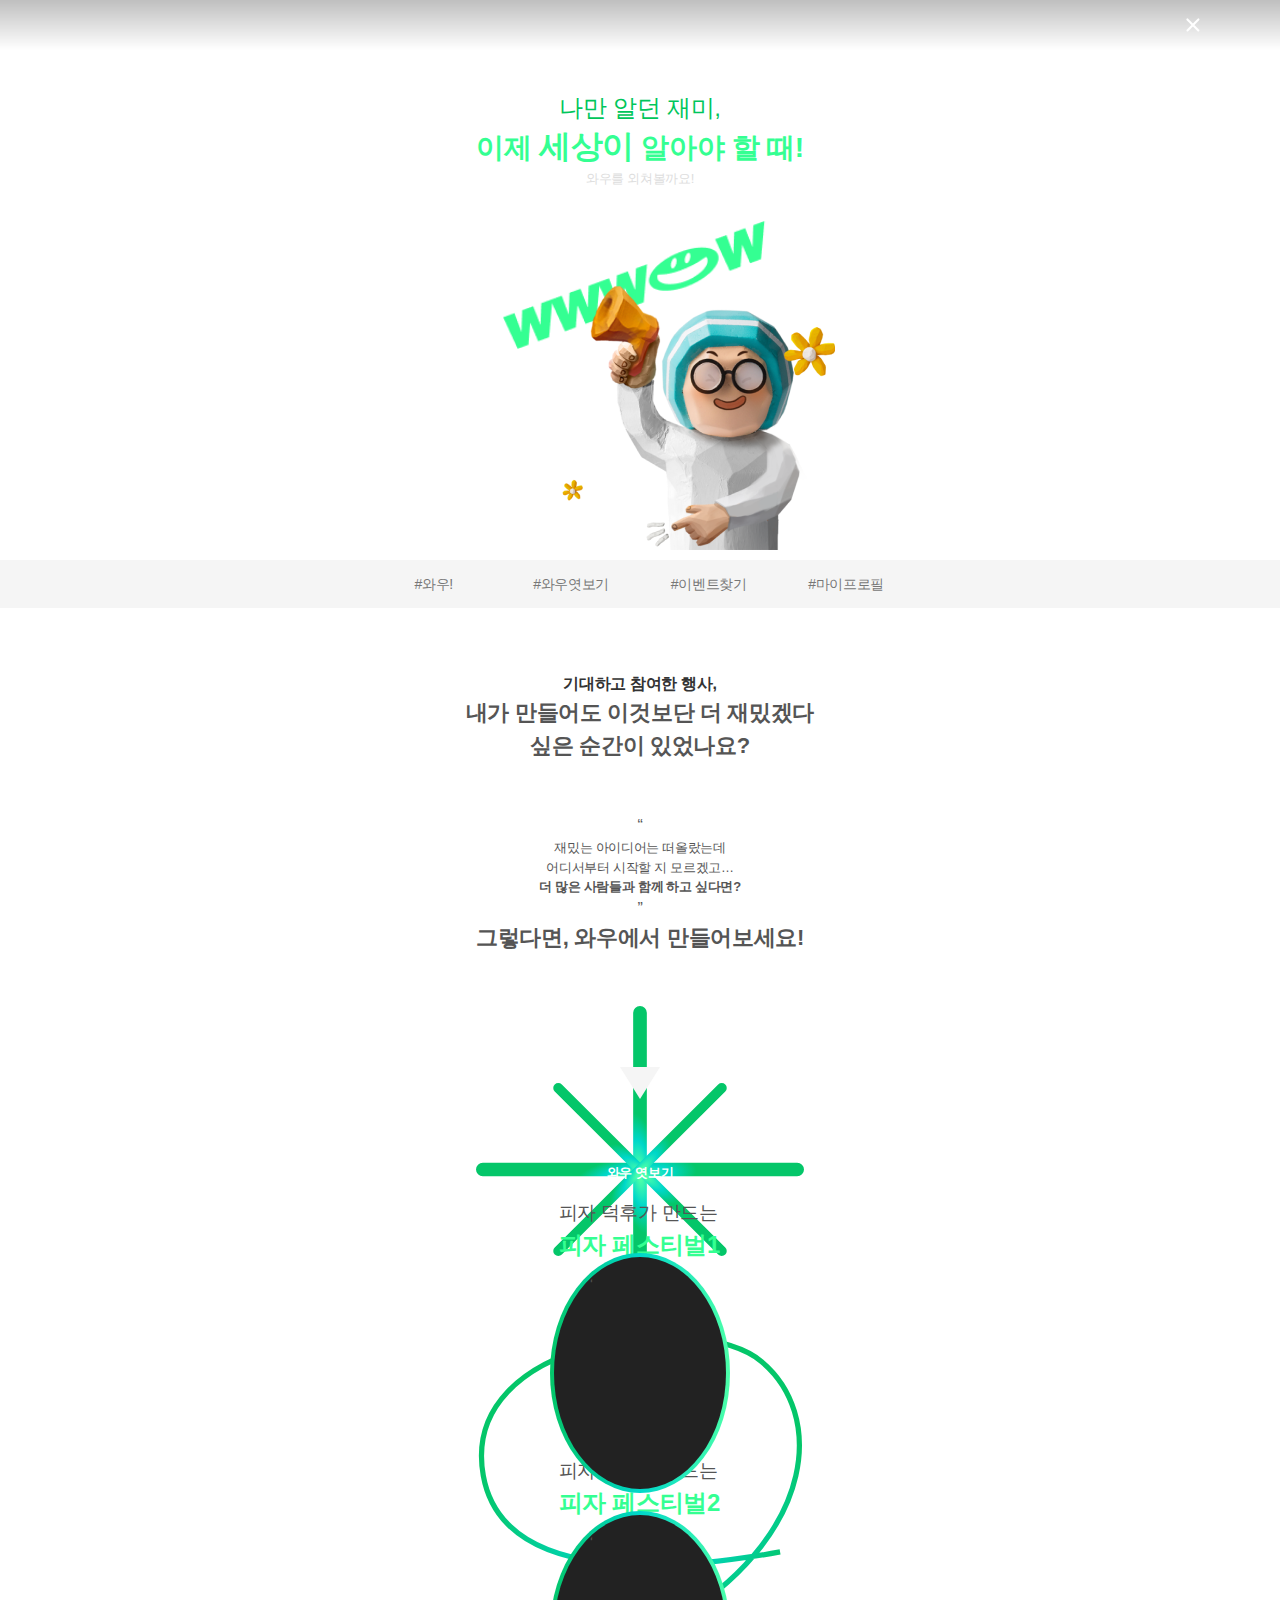
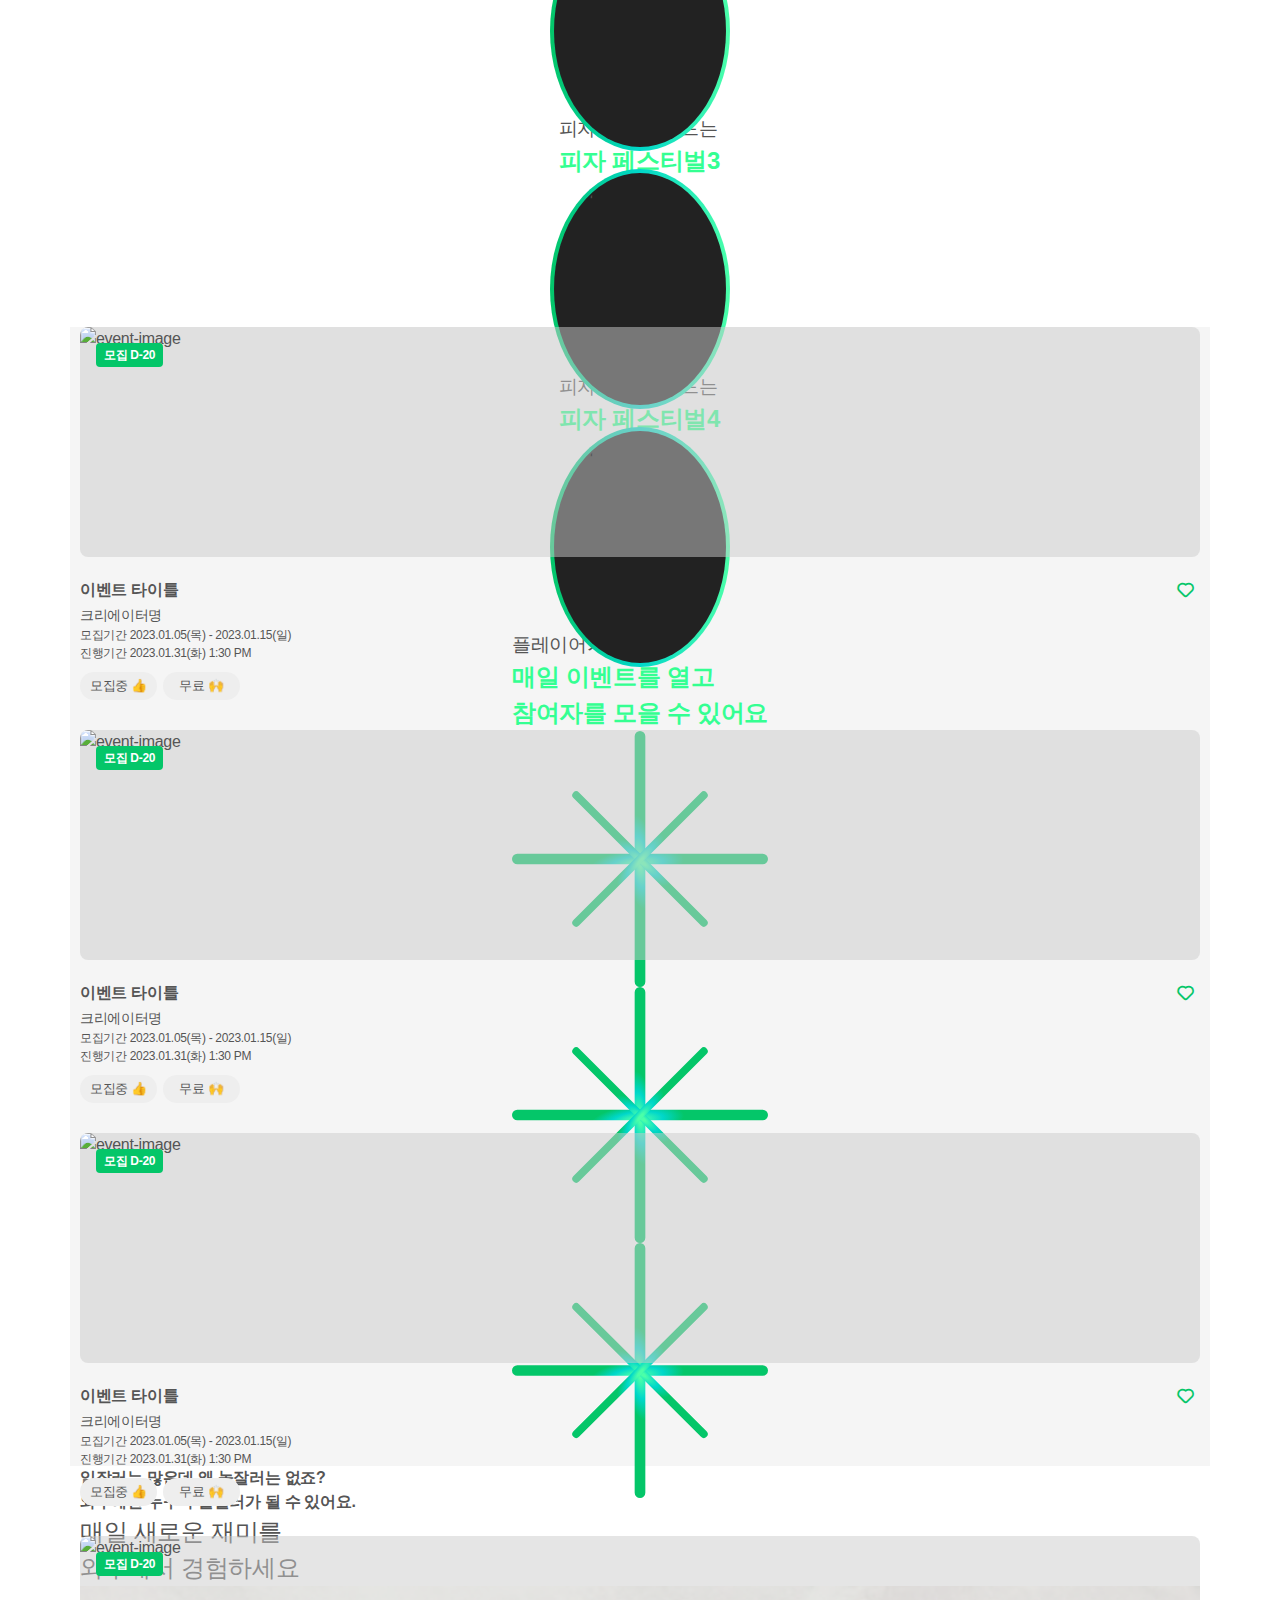
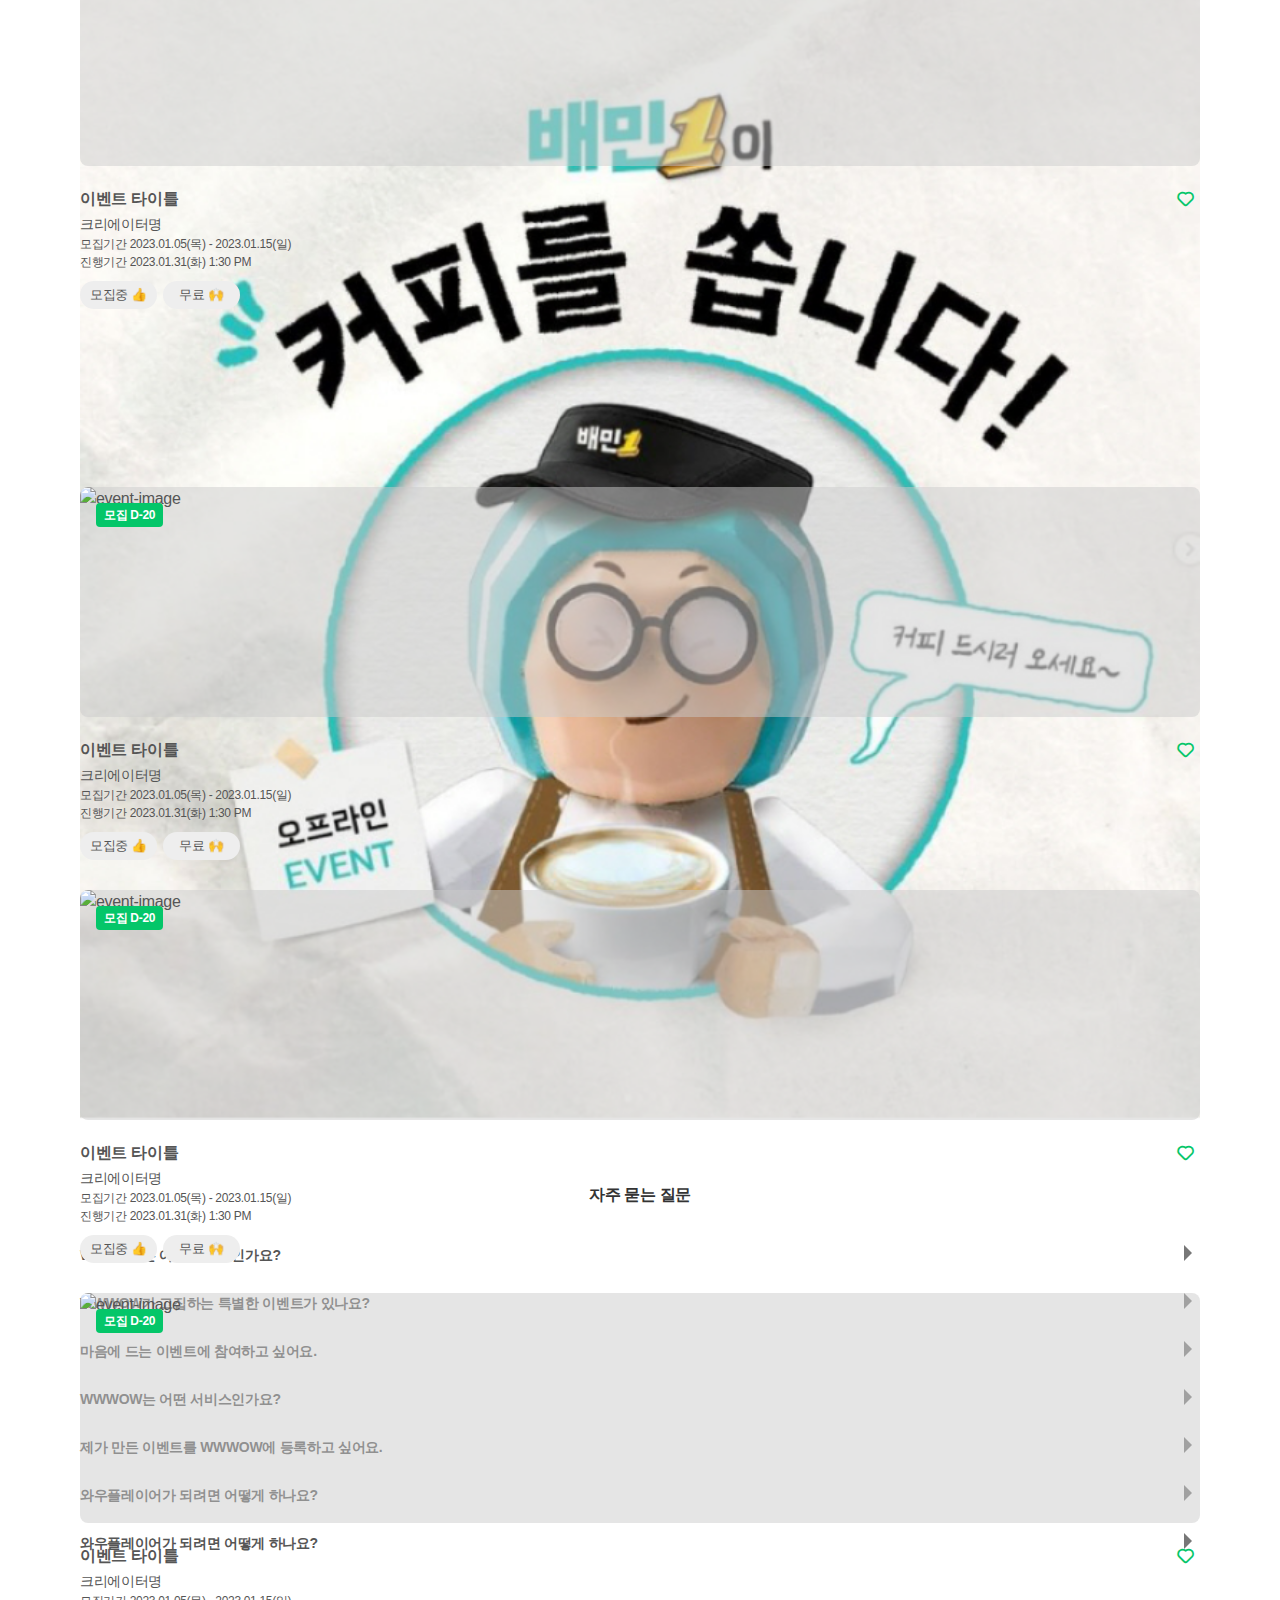
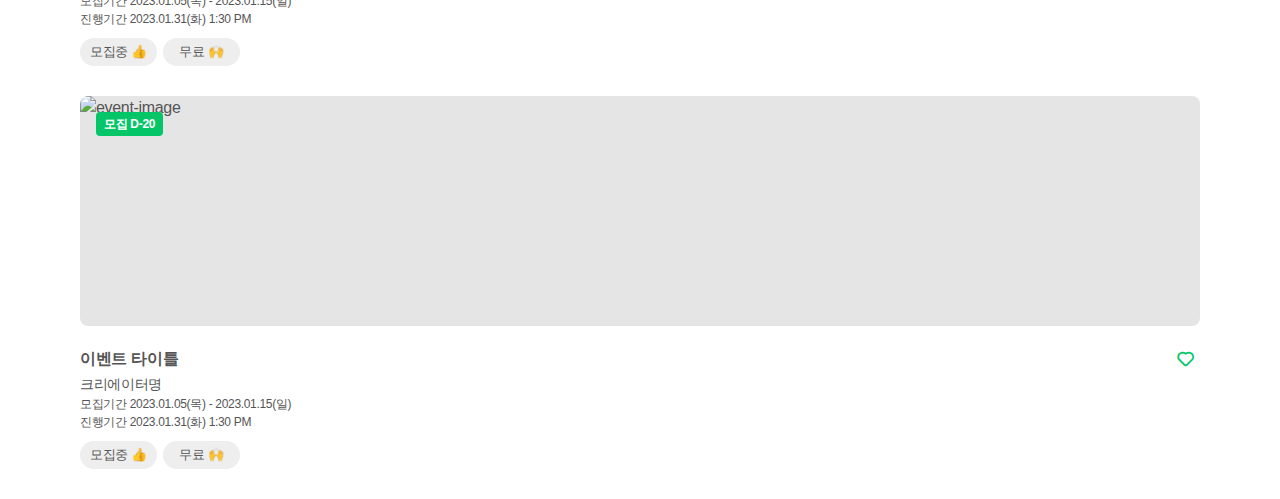
==== commit c524ffd5: "style" ====
--- a/views/about/index.html
+++ b/views/about/index.html
@@ -322,6 +322,200 @@
         <div class="row">
           <div class="col-sm-4">
             <div class="">
+              <section class="overflow-hidden -mx-5 max-w-[800px] pt-[70px]">
+                <!-- <div class="event"></div> -->
+                <div
+                  class="w-[200%] max-w-[800px] md:w-[100%] flex justify-center"
+                >
+                  <swiper-container
+                    class="mySwiper event-find w-full"
+                    watch-slides-progress="true"
+                    slides-per-view="3"
+                    space-between="100"
+                    centered-slides="false"
+                    loop="true"
+                    loop-additional-slides="1"
+                  >
+                    <swiper-slide>
+                      <div
+                        class="event-cards bg-[#111111] rounded-2xl w-[268px]"
+                      >
+                        <section class="card p-5">
+                          <strong class="due-tag">모집 D-20</strong>
+                          <a href="" class="picture link-detail">
+                            <img
+                              src="https://wwwow.io/dataFiles/Contents/EDaNx52lvC/datas/banner.jpg?1673249336"
+                              alt="event-image"
+                              loading="lazy"
+                            />
+                          </a>
+                          <div class="title-container">
+                            <h2 class="text-[color:var(--color-white)]">
+                              <a href="" class="link-detail">이벤트 타이틀</a>
+                            </h2>
+                            <button class="like">
+                              <i class="ic-heart" aria-label="좋아요"></i>
+                            </button>
+                          </div>
+                          <h3
+                            class="creator text-[color:var(--color-tertiary)]"
+                          >
+                            크리에이터명
+                          </h3>
+                          <div class="periods">
+                            <h4 class="recruit-period">
+                              모집기간 2023.01.05(목) - 2023.01.15(일)
+                            </h4>
+                            <h4 class="progress-period">
+                              진행기간 2023.01.31(화) 1:30 PM
+                            </h4>
+                          </div>
+                          <div class="state">
+                            <h5>모집중 👍</h5>
+                            <h5>무료 🙌</h5>
+                          </div>
+                        </section>
+                      </div>
+                    </swiper-slide>
+                    <swiper-slide>
+                      <div
+                        class="event-cards bg-[#111111] rounded-2xl w-[268px]"
+                      >
+                        <section class="card p-5">
+                          <strong class="due-tag">모집 D-20</strong>
+                          <a href="" class="picture link-detail">
+                            <img
+                              src="https://wwwow.io/dataFiles/Contents/EDaNx52lvC/datas/banner.jpg?1673249336"
+                              alt="event-image"
+                              loading="lazy"
+                            />
+                          </a>
+                          <div class="title-container">
+                            <h2 class="text-[color:var(--color-white)]">
+                              <a href="" class="link-detail">이벤트 타이틀</a>
+                            </h2>
+                            <button class="like">
+                              <i class="ic-heart" aria-label="좋아요"></i>
+                            </button>
+                          </div>
+                          <h3
+                            class="creator text-[color:var(--color-tertiary)]"
+                          >
+                            크리에이터명
+                          </h3>
+                          <div class="periods">
+                            <h4 class="recruit-period">
+                              모집기간 2023.01.05(목) - 2023.01.15(일)
+                            </h4>
+                            <h4 class="progress-period">
+                              진행기간 2023.01.31(화) 1:30 PM
+                            </h4>
+                          </div>
+                          <div class="state">
+                            <h5>모집중 👍</h5>
+                            <h5>무료 🙌</h5>
+                          </div>
+                        </section>
+                      </div>
+                    </swiper-slide>
+                    <swiper-slide>
+                      <div
+                        class="event-cards bg-[#111111] rounded-2xl w-[268px]"
+                      >
+                        <section class="card p-5">
+                          <strong class="due-tag">모집 D-20</strong>
+                          <a href="" class="picture link-detail">
+                            <img
+                              src="https://wwwow.io/dataFiles/Contents/EDaNx52lvC/datas/banner.jpg?1673249336"
+                              alt="event-image"
+                              loading="lazy"
+                            />
+                          </a>
+                          <div class="title-container">
+                            <h2 class="text-[color:var(--color-white)]">
+                              <a href="" class="link-detail">이벤트 타이틀</a>
+                            </h2>
+                            <button class="like">
+                              <i class="ic-heart" aria-label="좋아요"></i>
+                            </button>
+                          </div>
+                          <h3
+                            class="creator text-[color:var(--color-tertiary)]"
+                          >
+                            크리에이터명
+                          </h3>
+                          <div class="periods">
+                            <h4 class="recruit-period">
+                              모집기간 2023.01.05(목) - 2023.01.15(일)
+                            </h4>
+                            <h4 class="progress-period">
+                              진행기간 2023.01.31(화) 1:30 PM
+                            </h4>
+                          </div>
+                          <div class="state">
+                            <h5>모집중 👍</h5>
+                            <h5>무료 🙌</h5>
+                          </div>
+                        </section>
+                      </div>
+                    </swiper-slide>
+                    <swiper-slide>
+                      <div
+                        class="event-cards bg-[#111111] rounded-2xl w-[268px]"
+                      >
+                        <section class="card p-5">
+                          <strong class="due-tag">모집 D-20</strong>
+                          <a href="" class="picture link-detail">
+                            <img
+                              src="https://wwwow.io/dataFiles/Contents/EDaNx52lvC/datas/banner.jpg?1673249336"
+                              alt="event-image"
+                              loading="lazy"
+                            />
+                          </a>
+                          <div class="title-container">
+                            <h2 class="text-[color:var(--color-white)]">
+                              <a href="" class="link-detail">이벤트 타이틀</a>
+                            </h2>
+                            <button class="like">
+                              <i class="ic-heart" aria-label="좋아요"></i>
+                            </button>
+                          </div>
+                          <h3
+                            class="creator text-[color:var(--color-tertiary)]"
+                          >
+                            크리에이터명
+                          </h3>
+                          <div class="periods">
+                            <h4 class="recruit-period">
+                              모집기간 2023.01.05(목) - 2023.01.15(일)
+                            </h4>
+                            <h4 class="progress-period">
+                              진행기간 2023.01.31(화) 1:30 PM
+                            </h4>
+                          </div>
+                          <div class="state">
+                            <h5>모집중 👍</h5>
+                            <h5>무료 🙌</h5>
+                          </div>
+                        </section>
+                      </div>
+                    </swiper-slide>
+                  </swiper-container>
+                </div>
+              </section>
+              <div class="flex justify-center items-center flex-col">
+                <h4 class="font-bold text-sm mb-[62px]">
+                  복잡한 세상 재미라도 챙겨요<br />
+                  따분한 이벤트는 여기 없어요
+                </h4>
+                <h3 class="font-bold mb-3">단순한 마이 페이지는 NOPE!</h3>
+                <h2
+                  class="text-center text-2xl font-bold text-[color:var(--key-color)] mb-8"
+                >
+                  프로필로 남들과 다른<br />
+                  당신을 알리세요
+                </h2>
+              </div>
               <section class="overflow-hidden -mx-5 max-w-[800px]">
                 <!-- <div class="event"></div> -->
                 <div
@@ -502,101 +696,40 @@
                     </swiper-slide>
                   </swiper-container>
                 </div>
-                <h4>
-                  복잡한 세상 재미라도 챙겨요<br />
-                  따분한 이벤트는 여기 없어요
-                </h4>
-                <h3>단순한 마이 페이지는 NOPE!</h3>
-                <h2>
-                  프로필로 남들과 다른<br />
-                  당신을 알리세요
-                </h2>
-                <!--
-                  <div
-                      class="w-[200%] max-w-[800px] md:w-[100%] flex justify-center"
-                    >
-                      <swiper-container
-                        class="mySwiper ml-2"
-                        watch-slides-progress="true"
-                        slides-per-view="3"
-                        autoplay="true"
-                        loop="true"
-                      >
-                        <swiper-slide>
-              <div id="filtered-img">
-                  <div class="background-filter1"></div>
-                  <div class="background-filter2"></div>
-                  <div class="background-picture">
-                    <img
-                      src="../../assets/images/profile_image-300x300.png"
-                      alt="프로필 사진"
-                    />
-                  </div>
-                </div>
-                <div class="my">
-                  <div class="my-wrapper">
-                    <div class="user-picture">
-                      프로필 초록색원 활성화 여부
-                      <div class="circle is-active"></div>
-                      <img
-                        src="../../assets/images/profile_image-300x300.png"
-                        alt="프로필 사진"
-                      />
-                    </div>
-                    <div class="name">
-                      <h1 class="primary">Nickname</h1>
-                      <span class="secondary">@hambi</span>
-                    </div>
-                     팔로우 팔로잉 전환 2가지
-                     <button class="follow-btn">+ 팔로우</button>
-                    <button class="following-btn">
-                      <span>팔로잉</span>
-                      <i class="ic-check" aria-label="뒤로가기"></i>
-                    </button>
-                    <ol class="hash-chip-container">
-                      <li>
-                        <button class="hash-chip">#여행</button>
-                      </li>
-                      <li>
-                        <button class="hash-chip">#사진</button>
-                      </li>
-                      <li>
-                        <button class="hash-chip">#스냅</button>
-                      </li>
-                    </ol>
-                    <div class="follow-state">
-                      <div class="follower">
-                        <h2>팔로워</h2>
-                        <span>3.7k</span>
-                      </div>
-                      <div class="following">
-                        <h2>팔로잉</h2>
-                        <span>17</span>
-                      </div>
-                    </div>
-                  </div>
-                </div>
-                <div class="fake-container"></div>
-                </swiper-slide>
-              -->
-                <div id="my-profile"></div>
-                <h4>
-                  일잘러는 많은데 왜 놀잘러는 없죠?<br />
-                  와우에선 누구나 놀잘러가 될 수 있어요.
-                </h4>
-                <h2>
-                  매일 새로운 재미를<br />
-                  와우에서 경험하세요
-                </h2>
               </section>
+
+              <!-- <div id="my-profile"></div> -->
             </div>
           </div>
         </div>
       </div>
-
+      <div class="container">
+        <div class="row">
+          <div class="col-sm-4 mt-10">
+            <h4>
+              일잘러는 많은데 왜 놀잘러는 없죠?<br />
+              와우에선 누구나 놀잘러가 될 수 있어요.
+            </h4>
+            <h2>
+              매일 새로운 재미를<br />
+              와우에서 경험하세요
+            </h2>
+          </div>
+        </div>
+      </div>
       <!-- event -->
       <div class="container">
-        <img src="../../assets/images/baeminone.png" alt="배민 1 이벤트" />
+        <div class="row">
+          <div class="col-sm-4">
+            <div class="-mx-5">
+              <img
+                src="../../assets/images/baeminone.png"
+                class="object-cover w-full h-full"
+                alt="배민 1 이벤트"
+              />
+            </div>
+          </div>
+        </div>
       </div>
     </main>
 
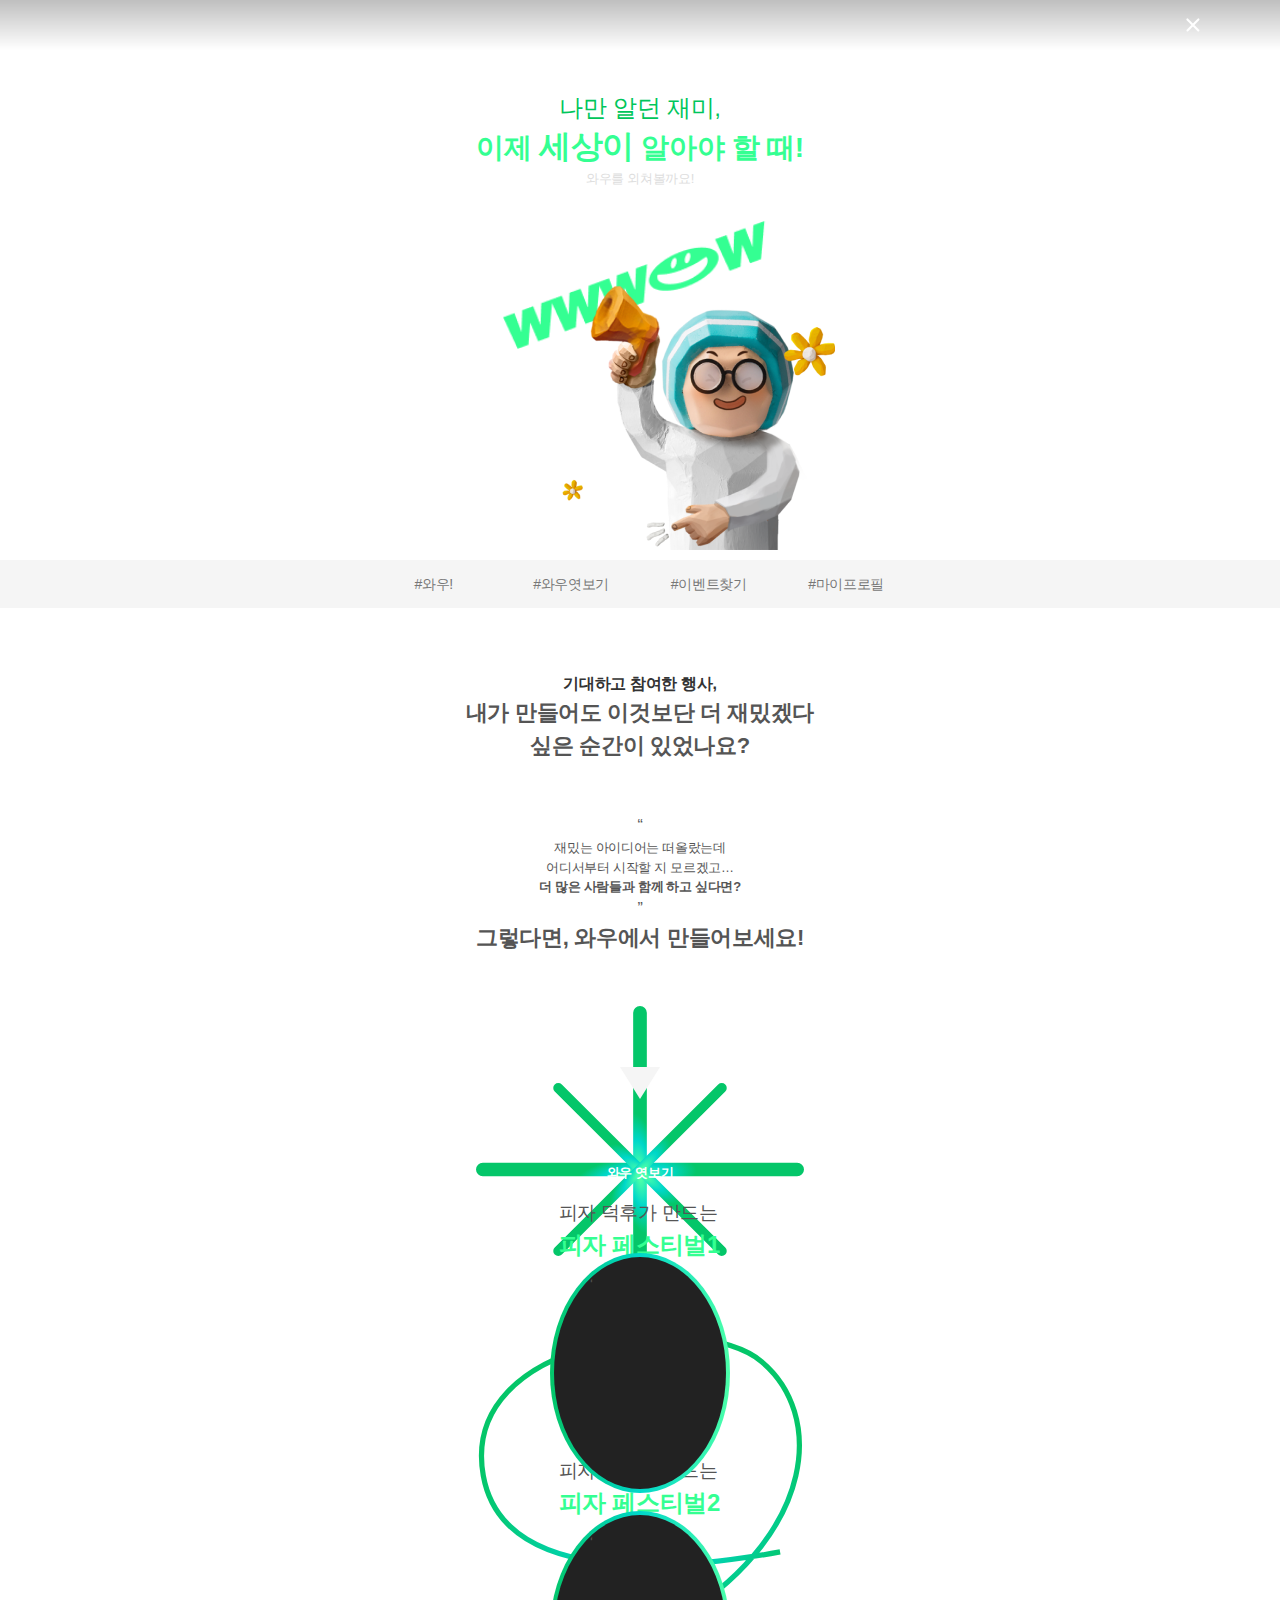
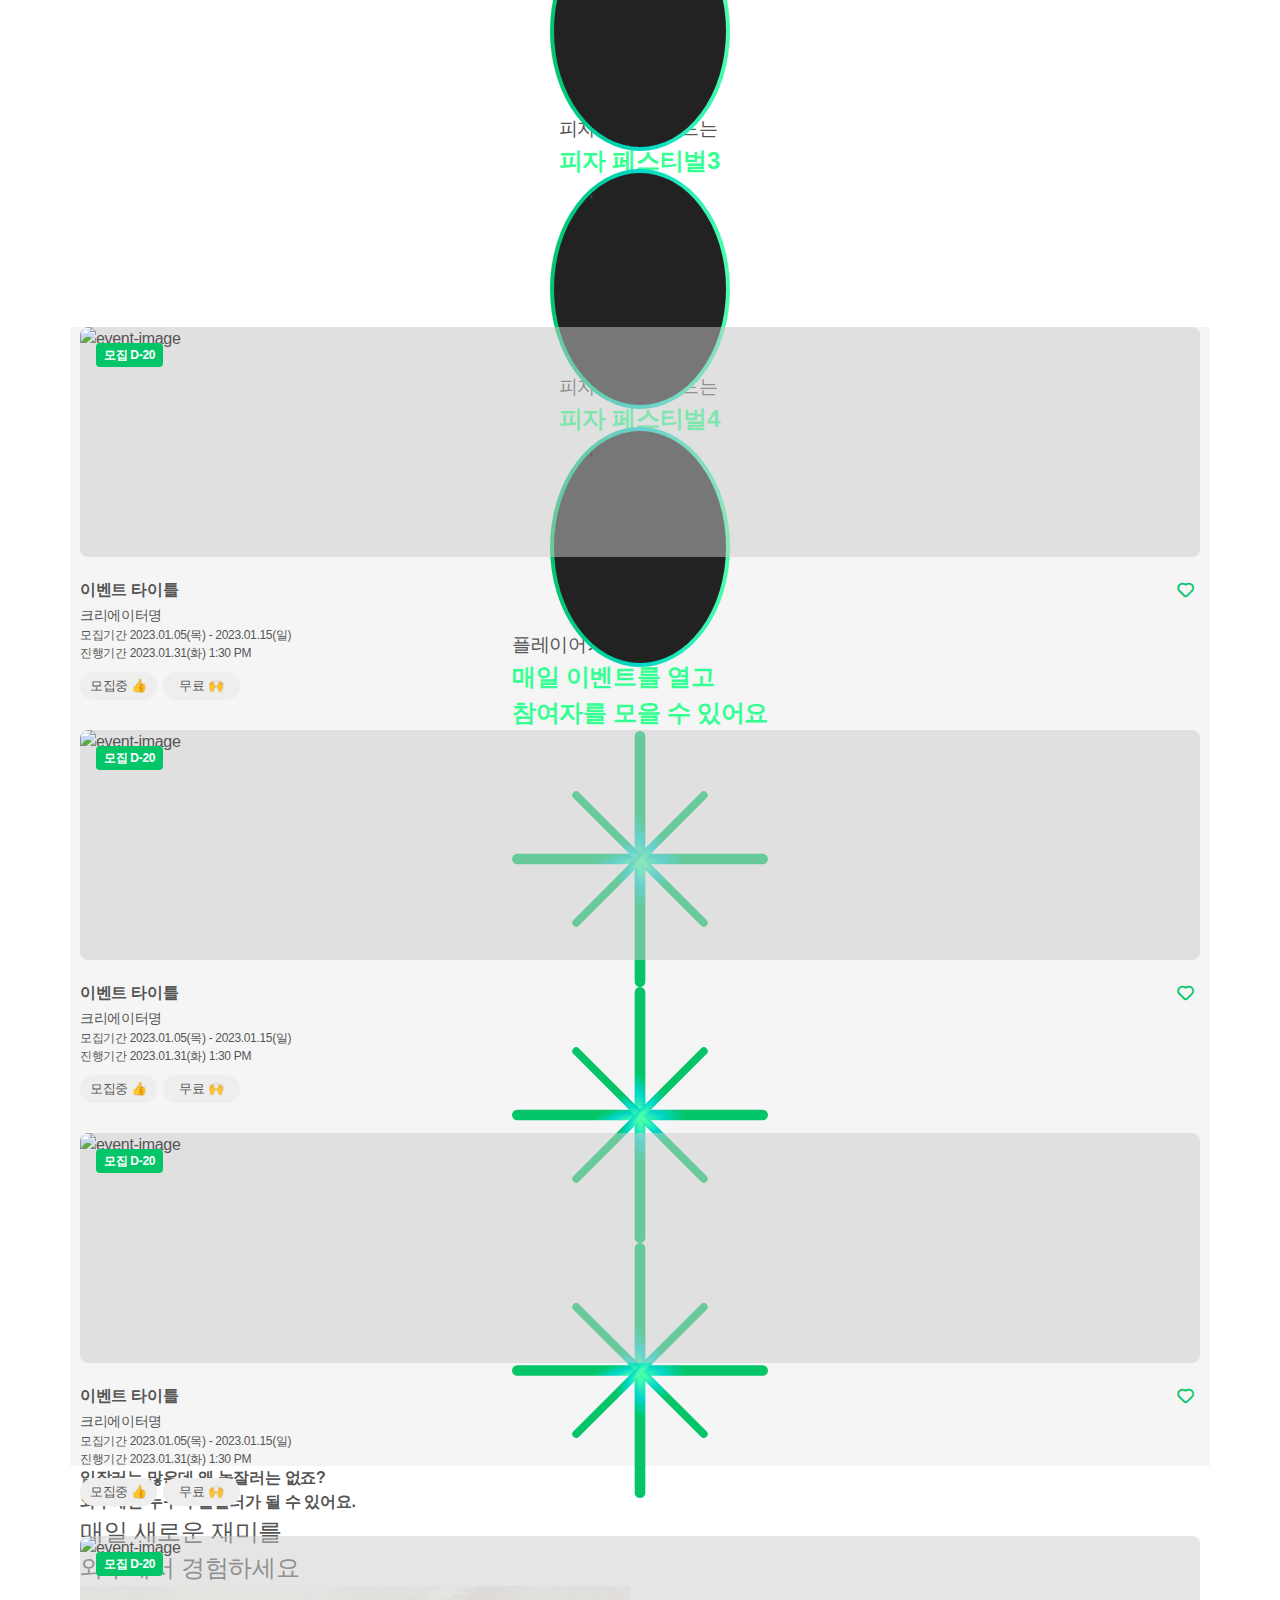
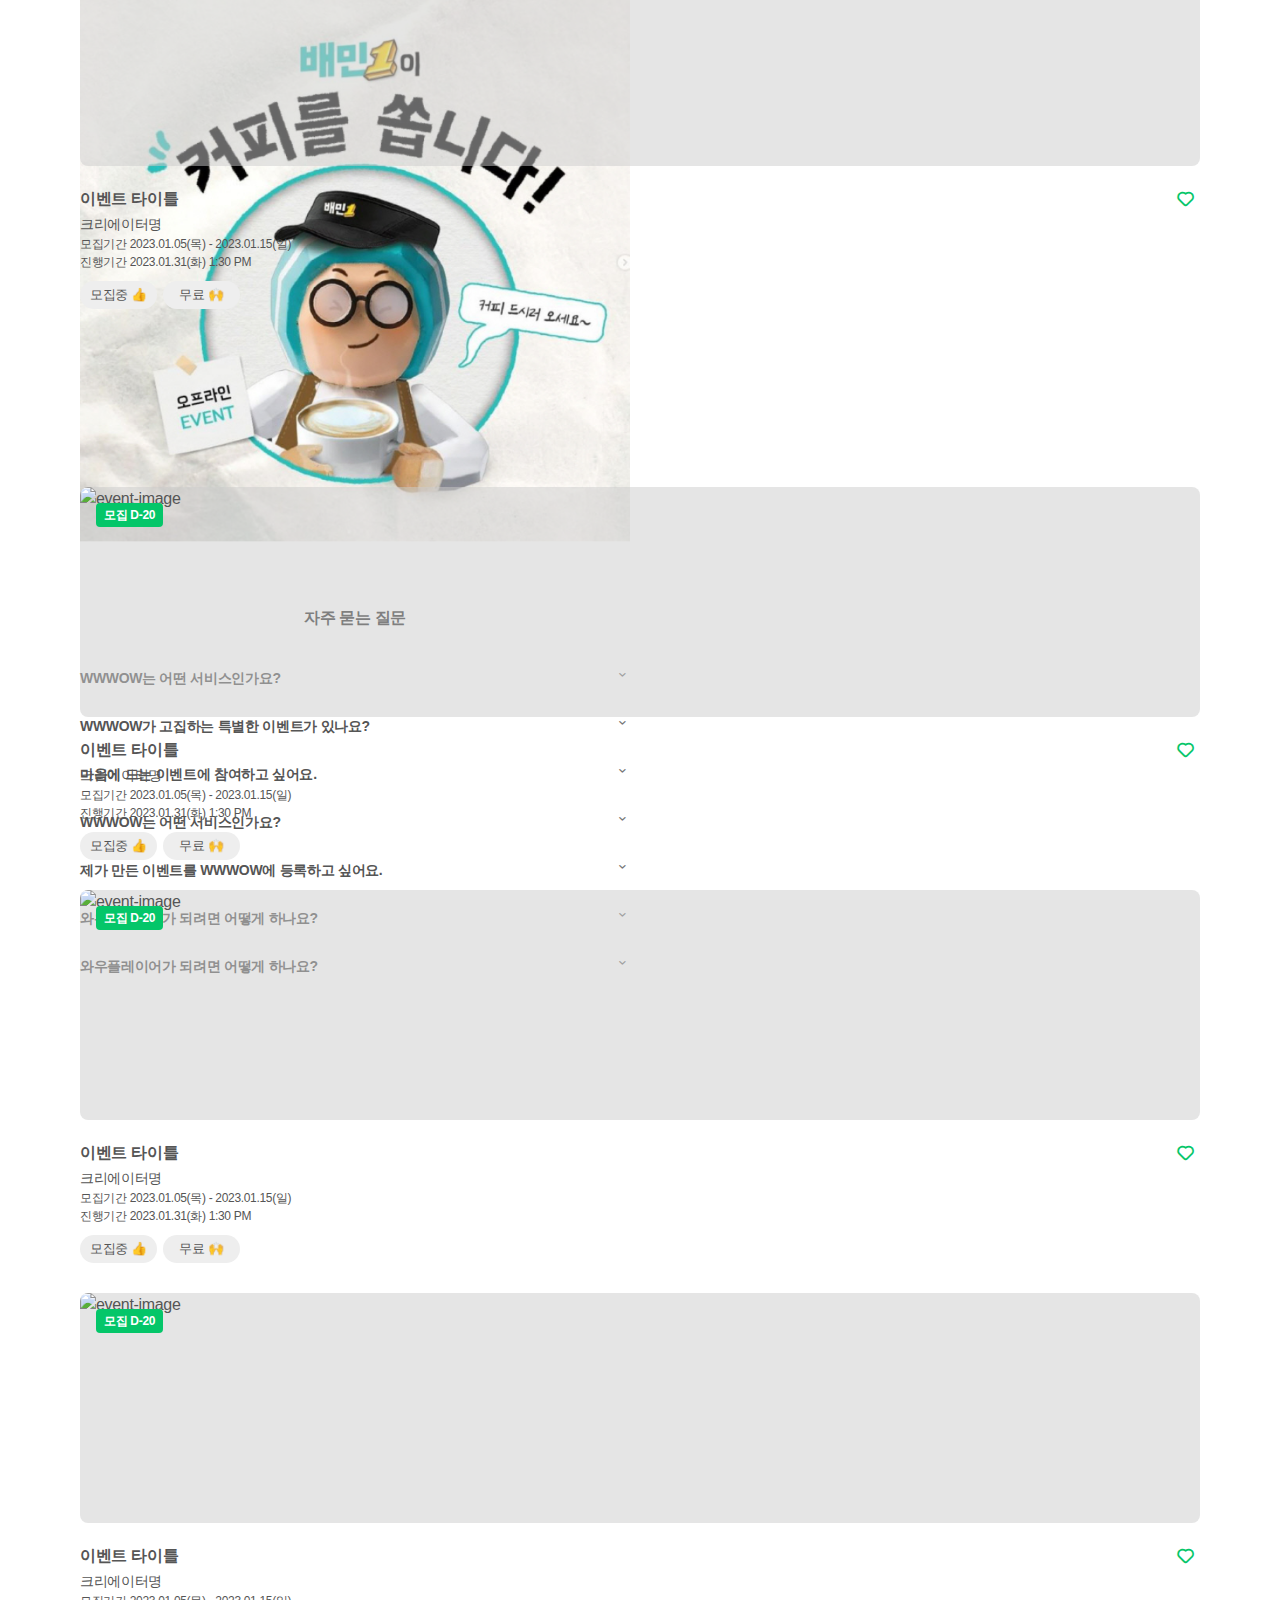
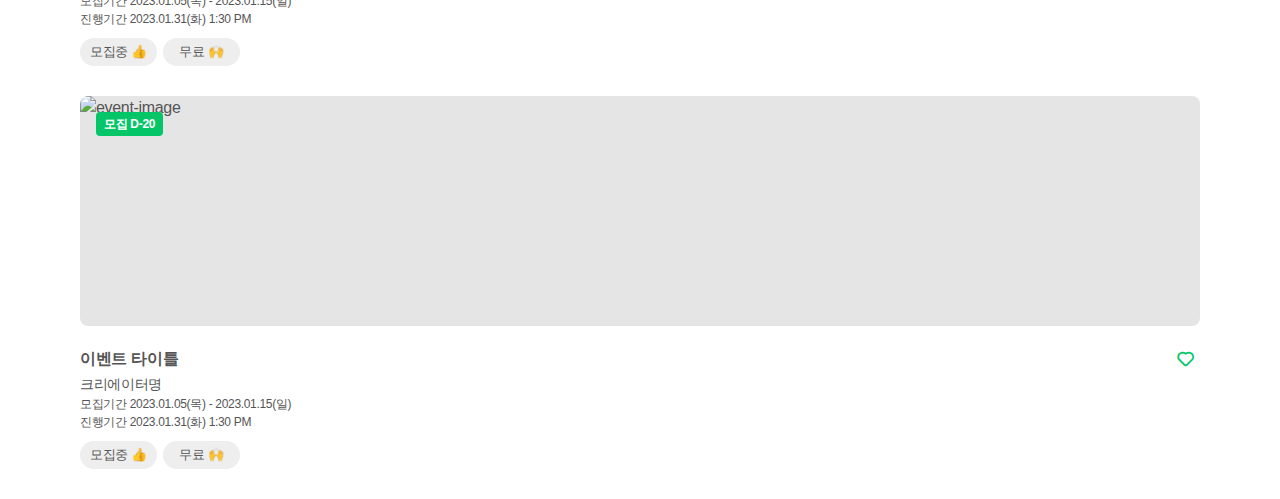
==== commit d06393ab: "about 마무리" ====
--- a/views/about/index.html
+++ b/views/about/index.html
@@ -318,415 +318,420 @@
         </div>
       </div>
       <!-- content > section(=swipe) -->
-      <div class="container content">
-        <div class="row">
-          <div class="col-sm-4">
-            <div class="">
-              <section class="overflow-hidden -mx-5 max-w-[800px] pt-[70px]">
-                <!-- <div class="event"></div> -->
-                <div
-                  class="w-[200%] max-w-[800px] md:w-[100%] flex justify-center"
+      <div class="bg-[#f5f5f5]">
+        <div class="container content">
+          <div class="row">
+            <div class="col-sm-4">
+              <div class="">
+                <section
+                  class="overflow-hidden -mx-5 md:mx-auto max-w-[843px] pt-[70px]"
                 >
-                  <swiper-container
-                    class="mySwiper event-find w-full"
-                    watch-slides-progress="true"
-                    slides-per-view="3"
-                    space-between="100"
-                    centered-slides="false"
-                    loop="true"
-                    loop-additional-slides="1"
+                  <!-- <div class="event"></div> -->
+                  <div class="w-[200%] md:w-[100%] flex justify-center">
+                    <swiper-container
+                      class="mySwiper event-find w-full translate-x-[-29.3%] md:translate-x-[0%]"
+                      watch-slides-progress="true"
+                      slides-per-view="3"
+                      centered-slides="false"
+                      loop="true"
+                      loop-additional-slides="1"
+                    >
+                      <swiper-slide>
+                        <div
+                          class="event-cards bg-[#111111] rounded-2xl w-[268px]"
+                        >
+                          <section class="card p-5">
+                            <strong class="due-tag">모집 D-20</strong>
+                            <a href="" class="picture link-detail">
+                              <img
+                                src="https://wwwow.io/dataFiles/Contents/EDaNx52lvC/datas/banner.jpg?1673249336"
+                                alt="event-image"
+                                loading="lazy"
+                              />
+                            </a>
+                            <div class="title-container">
+                              <h2 class="text-[color:var(--color-white)]">
+                                <a href="" class="link-detail">이벤트 타이틀</a>
+                              </h2>
+                              <button class="like">
+                                <i class="ic-heart" aria-label="좋아요"></i>
+                              </button>
+                            </div>
+                            <h3
+                              class="creator text-[color:var(--color-tertiary)]"
+                            >
+                              크리에이터명
+                            </h3>
+                            <div class="periods">
+                              <h4 class="recruit-period">
+                                모집기간 2023.01.05(목) - 2023.01.15(일)
+                              </h4>
+                              <h4 class="progress-period">
+                                진행기간 2023.01.31(화) 1:30 PM
+                              </h4>
+                            </div>
+                            <div class="state">
+                              <h5>모집중 👍</h5>
+                              <h5>무료 🙌</h5>
+                            </div>
+                          </section>
+                        </div>
+                      </swiper-slide>
+                      <swiper-slide>
+                        <div
+                          class="event-cards bg-[#111111] rounded-2xl w-[268px]"
+                        >
+                          <section class="card p-5">
+                            <strong class="due-tag">모집 D-20</strong>
+                            <a href="" class="picture link-detail">
+                              <img
+                                src="https://wwwow.io/dataFiles/Contents/EDaNx52lvC/datas/banner.jpg?1673249336"
+                                alt="event-image"
+                                loading="lazy"
+                              />
+                            </a>
+                            <div class="title-container">
+                              <h2 class="text-[color:var(--color-white)]">
+                                <a href="" class="link-detail">이벤트 타이틀</a>
+                              </h2>
+                              <button class="like">
+                                <i class="ic-heart" aria-label="좋아요"></i>
+                              </button>
+                            </div>
+                            <h3
+                              class="creator text-[color:var(--color-tertiary)]"
+                            >
+                              크리에이터명
+                            </h3>
+                            <div class="periods">
+                              <h4 class="recruit-period">
+                                모집기간 2023.01.05(목) - 2023.01.15(일)
+                              </h4>
+                              <h4 class="progress-period">
+                                진행기간 2023.01.31(화) 1:30 PM
+                              </h4>
+                            </div>
+                            <div class="state">
+                              <h5>모집중 👍</h5>
+                              <h5>무료 🙌</h5>
+                            </div>
+                          </section>
+                        </div>
+                      </swiper-slide>
+                      <swiper-slide>
+                        <div
+                          class="event-cards bg-[#111111] rounded-2xl w-[268px]"
+                        >
+                          <section class="card p-5">
+                            <strong class="due-tag">모집 D-20</strong>
+                            <a href="" class="picture link-detail">
+                              <img
+                                src="https://wwwow.io/dataFiles/Contents/EDaNx52lvC/datas/banner.jpg?1673249336"
+                                alt="event-image"
+                                loading="lazy"
+                              />
+                            </a>
+                            <div class="title-container">
+                              <h2 class="text-[color:var(--color-white)]">
+                                <a href="" class="link-detail">이벤트 타이틀</a>
+                              </h2>
+                              <button class="like">
+                                <i class="ic-heart" aria-label="좋아요"></i>
+                              </button>
+                            </div>
+                            <h3
+                              class="creator text-[color:var(--color-tertiary)]"
+                            >
+                              크리에이터명
+                            </h3>
+                            <div class="periods">
+                              <h4 class="recruit-period">
+                                모집기간 2023.01.05(목) - 2023.01.15(일)
+                              </h4>
+                              <h4 class="progress-period">
+                                진행기간 2023.01.31(화) 1:30 PM
+                              </h4>
+                            </div>
+                            <div class="state">
+                              <h5>모집중 👍</h5>
+                              <h5>무료 🙌</h5>
+                            </div>
+                          </section>
+                        </div>
+                      </swiper-slide>
+                      <swiper-slide>
+                        <div
+                          class="event-cards bg-[#111111] rounded-2xl w-[268px]"
+                        >
+                          <section class="card p-5">
+                            <strong class="due-tag">모집 D-20</strong>
+                            <a href="" class="picture link-detail">
+                              <img
+                                src="https://wwwow.io/dataFiles/Contents/EDaNx52lvC/datas/banner.jpg?1673249336"
+                                alt="event-image"
+                                loading="lazy"
+                              />
+                            </a>
+                            <div class="title-container">
+                              <h2 class="text-[color:var(--color-white)]">
+                                <a href="" class="link-detail">이벤트 타이틀</a>
+                              </h2>
+                              <button class="like">
+                                <i class="ic-heart" aria-label="좋아요"></i>
+                              </button>
+                            </div>
+                            <h3
+                              class="creator text-[color:var(--color-tertiary)]"
+                            >
+                              크리에이터명
+                            </h3>
+                            <div class="periods">
+                              <h4 class="recruit-period">
+                                모집기간 2023.01.05(목) - 2023.01.15(일)
+                              </h4>
+                              <h4 class="progress-period">
+                                진행기간 2023.01.31(화) 1:30 PM
+                              </h4>
+                            </div>
+                            <div class="state">
+                              <h5>모집중 👍</h5>
+                              <h5>무료 🙌</h5>
+                            </div>
+                          </section>
+                        </div>
+                      </swiper-slide>
+                    </swiper-container>
+                  </div>
+                </section>
+                <div class="flex justify-center items-center flex-col">
+                  <h4 class="font-bold text-sm mb-[62px]">
+                    복잡한 세상 재미라도 챙겨요<br />
+                    따분한 이벤트는 여기 없어요
+                  </h4>
+                  <h3 class="font-bold mb-3">단순한 마이 페이지는 NOPE!</h3>
+                  <h2
+                    class="text-center text-2xl font-bold text-[color:var(--key-color)] mb-8"
                   >
-                    <swiper-slide>
-                      <div
-                        class="event-cards bg-[#111111] rounded-2xl w-[268px]"
-                      >
-                        <section class="card p-5">
-                          <strong class="due-tag">모집 D-20</strong>
-                          <a href="" class="picture link-detail">
-                            <img
-                              src="https://wwwow.io/dataFiles/Contents/EDaNx52lvC/datas/banner.jpg?1673249336"
-                              alt="event-image"
-                              loading="lazy"
-                            />
-                          </a>
-                          <div class="title-container">
-                            <h2 class="text-[color:var(--color-white)]">
-                              <a href="" class="link-detail">이벤트 타이틀</a>
-                            </h2>
-                            <button class="like">
-                              <i class="ic-heart" aria-label="좋아요"></i>
-                            </button>
-                          </div>
-                          <h3
-                            class="creator text-[color:var(--color-tertiary)]"
-                          >
-                            크리에이터명
-                          </h3>
-                          <div class="periods">
-                            <h4 class="recruit-period">
-                              모집기간 2023.01.05(목) - 2023.01.15(일)
-                            </h4>
-                            <h4 class="progress-period">
-                              진행기간 2023.01.31(화) 1:30 PM
-                            </h4>
-                          </div>
-                          <div class="state">
-                            <h5>모집중 👍</h5>
-                            <h5>무료 🙌</h5>
-                          </div>
-                        </section>
-                      </div>
-                    </swiper-slide>
-                    <swiper-slide>
-                      <div
-                        class="event-cards bg-[#111111] rounded-2xl w-[268px]"
-                      >
-                        <section class="card p-5">
-                          <strong class="due-tag">모집 D-20</strong>
-                          <a href="" class="picture link-detail">
-                            <img
-                              src="https://wwwow.io/dataFiles/Contents/EDaNx52lvC/datas/banner.jpg?1673249336"
-                              alt="event-image"
-                              loading="lazy"
-                            />
-                          </a>
-                          <div class="title-container">
-                            <h2 class="text-[color:var(--color-white)]">
-                              <a href="" class="link-detail">이벤트 타이틀</a>
-                            </h2>
-                            <button class="like">
-                              <i class="ic-heart" aria-label="좋아요"></i>
-                            </button>
-                          </div>
-                          <h3
-                            class="creator text-[color:var(--color-tertiary)]"
-                          >
-                            크리에이터명
-                          </h3>
-                          <div class="periods">
-                            <h4 class="recruit-period">
-                              모집기간 2023.01.05(목) - 2023.01.15(일)
-                            </h4>
-                            <h4 class="progress-period">
-                              진행기간 2023.01.31(화) 1:30 PM
-                            </h4>
-                          </div>
-                          <div class="state">
-                            <h5>모집중 👍</h5>
-                            <h5>무료 🙌</h5>
-                          </div>
-                        </section>
-                      </div>
-                    </swiper-slide>
-                    <swiper-slide>
-                      <div
-                        class="event-cards bg-[#111111] rounded-2xl w-[268px]"
-                      >
-                        <section class="card p-5">
-                          <strong class="due-tag">모집 D-20</strong>
-                          <a href="" class="picture link-detail">
-                            <img
-                              src="https://wwwow.io/dataFiles/Contents/EDaNx52lvC/datas/banner.jpg?1673249336"
-                              alt="event-image"
-                              loading="lazy"
-                            />
-                          </a>
-                          <div class="title-container">
-                            <h2 class="text-[color:var(--color-white)]">
-                              <a href="" class="link-detail">이벤트 타이틀</a>
-                            </h2>
-                            <button class="like">
-                              <i class="ic-heart" aria-label="좋아요"></i>
-                            </button>
-                          </div>
-                          <h3
-                            class="creator text-[color:var(--color-tertiary)]"
-                          >
-                            크리에이터명
-                          </h3>
-                          <div class="periods">
-                            <h4 class="recruit-period">
-                              모집기간 2023.01.05(목) - 2023.01.15(일)
-                            </h4>
-                            <h4 class="progress-period">
-                              진행기간 2023.01.31(화) 1:30 PM
-                            </h4>
-                          </div>
-                          <div class="state">
-                            <h5>모집중 👍</h5>
-                            <h5>무료 🙌</h5>
-                          </div>
-                        </section>
-                      </div>
-                    </swiper-slide>
-                    <swiper-slide>
-                      <div
-                        class="event-cards bg-[#111111] rounded-2xl w-[268px]"
-                      >
-                        <section class="card p-5">
-                          <strong class="due-tag">모집 D-20</strong>
-                          <a href="" class="picture link-detail">
-                            <img
-                              src="https://wwwow.io/dataFiles/Contents/EDaNx52lvC/datas/banner.jpg?1673249336"
-                              alt="event-image"
-                              loading="lazy"
-                            />
-                          </a>
-                          <div class="title-container">
-                            <h2 class="text-[color:var(--color-white)]">
-                              <a href="" class="link-detail">이벤트 타이틀</a>
-                            </h2>
-                            <button class="like">
-                              <i class="ic-heart" aria-label="좋아요"></i>
-                            </button>
-                          </div>
-                          <h3
-                            class="creator text-[color:var(--color-tertiary)]"
-                          >
-                            크리에이터명
-                          </h3>
-                          <div class="periods">
-                            <h4 class="recruit-period">
-                              모집기간 2023.01.05(목) - 2023.01.15(일)
-                            </h4>
-                            <h4 class="progress-period">
-                              진행기간 2023.01.31(화) 1:30 PM
-                            </h4>
-                          </div>
-                          <div class="state">
-                            <h5>모집중 👍</h5>
-                            <h5>무료 🙌</h5>
-                          </div>
-                        </section>
-                      </div>
-                    </swiper-slide>
-                  </swiper-container>
+                    프로필로 남들과 다른<br />
+                    당신을 알리세요
+                  </h2>
                 </div>
-              </section>
-              <div class="flex justify-center items-center flex-col">
-                <h4 class="font-bold text-sm mb-[62px]">
-                  복잡한 세상 재미라도 챙겨요<br />
-                  따분한 이벤트는 여기 없어요
-                </h4>
-                <h3 class="font-bold mb-3">단순한 마이 페이지는 NOPE!</h3>
-                <h2
-                  class="text-center text-2xl font-bold text-[color:var(--key-color)] mb-8"
-                >
-                  프로필로 남들과 다른<br />
-                  당신을 알리세요
-                </h2>
-              </div>
-              <section class="overflow-hidden -mx-5 max-w-[800px]">
-                <!-- <div class="event"></div> -->
-                <div
-                  class="w-[200%] max-w-[800px] md:w-[100%] flex justify-center"
-                >
-                  <swiper-container
-                    class="mySwiper event-find w-full"
-                    watch-slides-progress="true"
-                    slides-per-view="3"
-                    space-between="100"
-                    centered-slides="false"
-                    loop="true"
-                    loop-additional-slides="1"
-                  >
-                    <swiper-slide>
-                      <div
-                        class="event-cards bg-[#111111] rounded-2xl w-[268px]"
-                      >
-                        <section class="card p-5">
-                          <strong class="due-tag">모집 D-20</strong>
-                          <a href="" class="picture link-detail">
-                            <img
-                              src="https://wwwow.io/dataFiles/Contents/EDaNx52lvC/datas/banner.jpg?1673249336"
-                              alt="event-image"
-                              loading="lazy"
-                            />
-                          </a>
-                          <div class="title-container">
-                            <h2 class="text-[color:var(--color-white)]">
-                              <a href="" class="link-detail">이벤트 타이틀</a>
-                            </h2>
-                            <button class="like">
-                              <i class="ic-heart" aria-label="좋아요"></i>
-                            </button>
-                          </div>
-                          <h3
-                            class="creator text-[color:var(--color-tertiary)]"
-                          >
-                            크리에이터명
-                          </h3>
-                          <div class="periods">
-                            <h4 class="recruit-period">
-                              모집기간 2023.01.05(목) - 2023.01.15(일)
-                            </h4>
-                            <h4 class="progress-period">
-                              진행기간 2023.01.31(화) 1:30 PM
-                            </h4>
-                          </div>
-                          <div class="state">
-                            <h5>모집중 👍</h5>
-                            <h5>무료 🙌</h5>
-                          </div>
-                        </section>
-                      </div>
-                    </swiper-slide>
-                    <swiper-slide>
-                      <div
-                        class="event-cards bg-[#111111] rounded-2xl w-[268px]"
-                      >
-                        <section class="card p-5">
-                          <strong class="due-tag">모집 D-20</strong>
-                          <a href="" class="picture link-detail">
-                            <img
-                              src="https://wwwow.io/dataFiles/Contents/EDaNx52lvC/datas/banner.jpg?1673249336"
-                              alt="event-image"
-                              loading="lazy"
-                            />
-                          </a>
-                          <div class="title-container">
-                            <h2 class="text-[color:var(--color-white)]">
-                              <a href="" class="link-detail">이벤트 타이틀</a>
-                            </h2>
-                            <button class="like">
-                              <i class="ic-heart" aria-label="좋아요"></i>
-                            </button>
-                          </div>
-                          <h3
-                            class="creator text-[color:var(--color-tertiary)]"
-                          >
-                            크리에이터명
-                          </h3>
-                          <div class="periods">
-                            <h4 class="recruit-period">
-                              모집기간 2023.01.05(목) - 2023.01.15(일)
-                            </h4>
-                            <h4 class="progress-period">
-                              진행기간 2023.01.31(화) 1:30 PM
-                            </h4>
-                          </div>
-                          <div class="state">
-                            <h5>모집중 👍</h5>
-                            <h5>무료 🙌</h5>
-                          </div>
-                        </section>
-                      </div>
-                    </swiper-slide>
-                    <swiper-slide>
-                      <div
-                        class="event-cards bg-[#111111] rounded-2xl w-[268px]"
-                      >
-                        <section class="card p-5">
-                          <strong class="due-tag">모집 D-20</strong>
-                          <a href="" class="picture link-detail">
-                            <img
-                              src="https://wwwow.io/dataFiles/Contents/EDaNx52lvC/datas/banner.jpg?1673249336"
-                              alt="event-image"
-                              loading="lazy"
-                            />
-                          </a>
-                          <div class="title-container">
-                            <h2 class="text-[color:var(--color-white)]">
-                              <a href="" class="link-detail">이벤트 타이틀</a>
-                            </h2>
-                            <button class="like">
-                              <i class="ic-heart" aria-label="좋아요"></i>
-                            </button>
-                          </div>
-                          <h3
-                            class="creator text-[color:var(--color-tertiary)]"
-                          >
-                            크리에이터명
-                          </h3>
-                          <div class="periods">
-                            <h4 class="recruit-period">
-                              모집기간 2023.01.05(목) - 2023.01.15(일)
-                            </h4>
-                            <h4 class="progress-period">
-                              진행기간 2023.01.31(화) 1:30 PM
-                            </h4>
-                          </div>
-                          <div class="state">
-                            <h5>모집중 👍</h5>
-                            <h5>무료 🙌</h5>
-                          </div>
-                        </section>
-                      </div>
-                    </swiper-slide>
-                    <swiper-slide>
-                      <div
-                        class="event-cards bg-[#111111] rounded-2xl w-[268px]"
-                      >
-                        <section class="card p-5">
-                          <strong class="due-tag">모집 D-20</strong>
-                          <a href="" class="picture link-detail">
-                            <img
-                              src="https://wwwow.io/dataFiles/Contents/EDaNx52lvC/datas/banner.jpg?1673249336"
-                              alt="event-image"
-                              loading="lazy"
-                            />
-                          </a>
-                          <div class="title-container">
-                            <h2 class="text-[color:var(--color-white)]">
-                              <a href="" class="link-detail">이벤트 타이틀</a>
-                            </h2>
-                            <button class="like">
-                              <i class="ic-heart" aria-label="좋아요"></i>
-                            </button>
-                          </div>
-                          <h3
-                            class="creator text-[color:var(--color-tertiary)]"
-                          >
-                            크리에이터명
-                          </h3>
-                          <div class="periods">
-                            <h4 class="recruit-period">
-                              모집기간 2023.01.05(목) - 2023.01.15(일)
-                            </h4>
-                            <h4 class="progress-period">
-                              진행기간 2023.01.31(화) 1:30 PM
-                            </h4>
-                          </div>
-                          <div class="state">
-                            <h5>모집중 👍</h5>
-                            <h5>무료 🙌</h5>
-                          </div>
-                        </section>
-                      </div>
-                    </swiper-slide>
-                  </swiper-container>
-                </div>
-              </section>
-
-              <!-- <div id="my-profile"></div> -->
+                <section class="overflow-hidden -mx-5 max-w-[843px] md:mx-auto">
+                  <!-- <div class="event"></div> -->
+                  <div class="w-[200%] md:w-[100%] flex justify-center">
+                    <swiper-container
+                      class="mySwiper event-find w-full translate-x-[-29.3%] md:translate-x-[0%]"
+                      watch-slides-progress="true"
+                      slides-per-view="3"
+                      centered-slides="false"
+                      loop="true"
+                      loop-additional-slides="1"
+                    >
+                      <swiper-slide>
+                        <div
+                          class="event-cards bg-[#111111] rounded-2xl w-[268px]"
+                        >
+                          <section class="card p-5">
+                            <strong class="due-tag">모집 D-20</strong>
+                            <a href="" class="picture link-detail">
+                              <img
+                                src="https://wwwow.io/dataFiles/Contents/EDaNx52lvC/datas/banner.jpg?1673249336"
+                                alt="event-image"
+                                loading="lazy"
+                              />
+                            </a>
+                            <div class="title-container">
+                              <h2 class="text-[color:var(--color-white)]">
+                                <a href="" class="link-detail">이벤트 타이틀</a>
+                              </h2>
+                              <button class="like">
+                                <i class="ic-heart" aria-label="좋아요"></i>
+                              </button>
+                            </div>
+                            <h3
+                              class="creator text-[color:var(--color-tertiary)]"
+                            >
+                              크리에이터명
+                            </h3>
+                            <div class="periods">
+                              <h4 class="recruit-period">
+                                모집기간 2023.01.05(목) - 2023.01.15(일)
+                              </h4>
+                              <h4 class="progress-period">
+                                진행기간 2023.01.31(화) 1:30 PM
+                              </h4>
+                            </div>
+                            <div class="state">
+                              <h5>모집중 👍</h5>
+                              <h5>무료 🙌</h5>
+                            </div>
+                          </section>
+                        </div>
+                      </swiper-slide>
+                      <swiper-slide>
+                        <div
+                          class="event-cards bg-[#111111] rounded-2xl w-[268px]"
+                        >
+                          <section class="card p-5">
+                            <strong class="due-tag">모집 D-20</strong>
+                            <a href="" class="picture link-detail">
+                              <img
+                                src="https://wwwow.io/dataFiles/Contents/EDaNx52lvC/datas/banner.jpg?1673249336"
+                                alt="event-image"
+                                loading="lazy"
+                              />
+                            </a>
+                            <div class="title-container">
+                              <h2 class="text-[color:var(--color-white)]">
+                                <a href="" class="link-detail">이벤트 타이틀</a>
+                              </h2>
+                              <button class="like">
+                                <i class="ic-heart" aria-label="좋아요"></i>
+                              </button>
+                            </div>
+                            <h3
+                              class="creator text-[color:var(--color-tertiary)]"
+                            >
+                              크리에이터명
+                            </h3>
+                            <div class="periods">
+                              <h4 class="recruit-period">
+                                모집기간 2023.01.05(목) - 2023.01.15(일)
+                              </h4>
+                              <h4 class="progress-period">
+                                진행기간 2023.01.31(화) 1:30 PM
+                              </h4>
+                            </div>
+                            <div class="state">
+                              <h5>모집중 👍</h5>
+                              <h5>무료 🙌</h5>
+                            </div>
+                          </section>
+                        </div>
+                      </swiper-slide>
+                      <swiper-slide>
+                        <div
+                          class="event-cards bg-[#111111] rounded-2xl w-[268px]"
+                        >
+                          <section class="card p-5">
+                            <strong class="due-tag">모집 D-20</strong>
+                            <a href="" class="picture link-detail">
+                              <img
+                                src="https://wwwow.io/dataFiles/Contents/EDaNx52lvC/datas/banner.jpg?1673249336"
+                                alt="event-image"
+                                loading="lazy"
+                              />
+                            </a>
+                            <div class="title-container">
+                              <h2 class="text-[color:var(--color-white)]">
+                                <a href="" class="link-detail">이벤트 타이틀</a>
+                              </h2>
+                              <button class="like">
+                                <i class="ic-heart" aria-label="좋아요"></i>
+                              </button>
+                            </div>
+                            <h3
+                              class="creator text-[color:var(--color-tertiary)]"
+                            >
+                              크리에이터명
+                            </h3>
+                            <div class="periods">
+                              <h4 class="recruit-period">
+                                모집기간 2023.01.05(목) - 2023.01.15(일)
+                              </h4>
+                              <h4 class="progress-period">
+                                진행기간 2023.01.31(화) 1:30 PM
+                              </h4>
+                            </div>
+                            <div class="state">
+                              <h5>모집중 👍</h5>
+                              <h5>무료 🙌</h5>
+                            </div>
+                          </section>
+                        </div>
+                      </swiper-slide>
+                      <swiper-slide>
+                        <div
+                          class="event-cards bg-[#111111] rounded-2xl w-[268px]"
+                        >
+                          <section class="card p-5">
+                            <strong class="due-tag">모집 D-20</strong>
+                            <a href="" class="picture link-detail">
+                              <img
+                                src="https://wwwow.io/dataFiles/Contents/EDaNx52lvC/datas/banner.jpg?1673249336"
+                                alt="event-image"
+                                loading="lazy"
+                              />
+                            </a>
+                            <div class="title-container">
+                              <h2 class="text-[color:var(--color-white)]">
+                                <a href="" class="link-detail">이벤트 타이틀</a>
+                              </h2>
+                              <button class="like">
+                                <i class="ic-heart" aria-label="좋아요"></i>
+                              </button>
+                            </div>
+                            <h3
+                              class="creator text-[color:var(--color-tertiary)]"
+                            >
+                              크리에이터명
+                            </h3>
+                            <div class="periods">
+                              <h4 class="recruit-period">
+                                모집기간 2023.01.05(목) - 2023.01.15(일)
+                              </h4>
+                              <h4 class="progress-period">
+                                진행기간 2023.01.31(화) 1:30 PM
+                              </h4>
+                            </div>
+                            <div class="state">
+                              <h5>모집중 👍</h5>
+                              <h5>무료 🙌</h5>
+                            </div>
+                          </section>
+                        </div>
+                      </swiper-slide>
+                    </swiper-container>
+                  </div>
+                </section>
+                <!-- <div id="my-profile"></div> -->
+              </div>
             </div>
           </div>
         </div>
       </div>
-      <div class="container">
-        <div class="row">
-          <div class="col-sm-4 mt-10">
-            <h4>
-              일잘러는 많은데 왜 놀잘러는 없죠?<br />
-              와우에선 누구나 놀잘러가 될 수 있어요.
-            </h4>
-            <h2>
-              매일 새로운 재미를<br />
-              와우에서 경험하세요
-            </h2>
+      <div class="bg-[#f5f5f5]">
+        <div class="container">
+          <div class="row">
+            <div class="col-sm-4 mt-10">
+              <div class="flex justify-center items-center flex-col">
+                <h4 class="text-center mb-[60px] font-bold text-sm">
+                  일잘러는 많은데 왜 놀잘러는 없죠?<br />
+                  와우에선 누구나 놀잘러가 될 수 있어요.
+                </h4>
+                <h2
+                  class="text-center text-2xl font-bold text-[color:var(--key-color)] mb-[38px]"
+                >
+                  매일 새로운 재미를<br />
+                  와우에서 경험하세요
+                </h2>
+              </div>
+            </div>
           </div>
         </div>
       </div>
-      <!-- event -->
-      <div class="container">
-        <div class="row">
-          <div class="col-sm-4">
-            <div class="-mx-5">
-              <img
-                src="../../assets/images/baeminone.png"
-                class="object-cover w-full h-full"
-                alt="배민 1 이벤트"
-              />
+
+      <div class="bg-[#F9F6F1]">
+        <div class="container">
+          <div class="row justify-center">
+            <div class="col-sm-4 col-md-6">
+              <div class="-mx-5">
+                <img
+                  src="../../assets/images/baeminone.png"
+                  class="object-cover w-full h-full"
+                  alt="배민 1 이벤트"
+                />
+              </div>
             </div>
           </div>
         </div>
@@ -736,22 +741,17 @@
     <!-- End of Main -->
 
     <!-- questions > FAQ = 자주 묻는 질문 -->
-    <div class="container questions">
-      <div class="row">
-        <div class="col-sm-4">
+    <div class="container questions mb-16">
+      <div class="row justify-center">
+        <div class="col-sm-4 col-md-6">
           <h3>자주 묻는 질문</h3>
+
           <ul class="faq">
             <li>
-              <!-- <button class="flex justify-center items-center">
-                <img
-                  class="w-[5.17px] h-[8.67px]"
-                  src="../../assets/images/icons/close.svg"
-                  alt=""
-                />
-              </button> -->
-              <!-- <i class="ic-chevron" aria-label="WWWOW는 어떤 서비스인가요?"></i> -->
               <input type="checkbox" id="faq-1" />
+
               <label for="faq-1">WWWOW는 어떤 서비스인가요?</label>
+
               <div>
                 <p>
                   WWWOW는 “세상을 더 즐겁게”라는 목표 하나로 만들어진
--- a/views/about/style.css
+++ b/views/about/style.css
@@ -112,22 +112,6 @@
 .info {
   height: 467px;
 }
-/* .star .circle {
-  position: absolute;
-} */
-/* 
-.info .line .star {
-  width: 24px;
-  height: 24px;
-  position: absolute;
-
-} */
-
-/* .info .line .circle {
-  position: relative;
-  top: -135px;
-  left: -36px;
-} */
 
 .copywriting h3 {
   color: var(--color-gray-333);
@@ -229,97 +213,10 @@
   line-height: 150%;
 }
 
-/* .preview img {
-  width: 234px;
-  margin-top: 22px;
-} */
-
-/* .festival .line .star,
-.festival .line .bstar,
-.festival .line .curvature {
-  position: relative;
-} */
-
-/* .festival .line .star:first-child {
-  width: 24px;
-  height: 24px;
-  top: -285px;
-  left: 20px;
-}
-
-.festival .line .star:nth-child(2) {
-  width: 12px;
-  height: 12px;
-  top: -348px;
-  left: 48px;
-}
-
-.festival .line .bstar {
-  width: 34px;
-  height: 34px;
-  top: -256px;
-  left: 287px;
-} */
-/* z-index: 1;  html 순서가 잘못된건가 */
-/* .festival .line .curvature {
-  width: 387.36px;
-  height: 566.01px;
-  top: -1019px;
-  left: 25px;
-
-} */
-
-/* content > section(=swipe) */
 .content {
   height: 1139px;
   background-color: var(--bg-color);
 }
-
-/* .swipe .event,
-.swipe .profile {
-  width: 240px;
-  height: 270.77px;
-  background-color: var(--color-black);
-  border: 2px solid #f5f5f5;
-  border-radius: 16px;
-}
-
-.swipe h4 {
-  color: var(--color-gray-555);
-  font-weight: 700;
-  font-size: 14px;
-  line-height: 150%;
-  text-align: center;
-  margin-top: 40px;
-}
-
-.swipe h4:nth-child(6) {
-  margin-top: 80.64px;
-}
-
-.swipe h3 {
-  color: #333333;
-  font-weight: 700;
-  font-size: 16px;
-  line-height: 150%;
-  margin-top: 62px;
-  margin-bottom: 12px;
-  text-align: center;
-}
-
-.swipe h2 {
-  color: #00c65b;
-  font-weight: 700;
-  font-size: 24px;
-  line-height: 150%;
-  text-align: center;
-  margin-bottom: 40px;
-}
-
-.swipe h2:last-child {
-  margin-top: 60px;
-  margin-bottom: 38px;
-} */
 
 /* questions > FAQ = 자주 묻는 질문 */
 .questions h3 {
@@ -358,23 +255,24 @@
 }
 
 .faq label::before {
-  /* 제목 옆 화살표 */
-  display: block;
-  content: '';
-  width: 0;
-  height: 0;
-  border: 8px solid transparent;
-  border-left: 8px solid var(--color-gray-777);
+  content: '\e902';
+  color: var(--color-gray-777);
+  font-family: 'dnmd-wow-font' !important;
+  font-style: normal;
+  font-weight: normal;
+  font-variant: normal;
+  text-transform: none;
+  line-height: 1;
+  -webkit-font-smoothing: antialiased;
+  -moz-osx-font-smoothing: grayscale;
+  /* margin-left: auto; */
   margin: 2px 0 0 8px;
   float: right;
 }
 
 .faq input:checked + label::before {
   /* 내용 펼침 상태 제목 옆 화살표 */
-  border: 8px solid transparent;
-  border-top: 8px solid var(--color-gray-777);
-  border-bottom: 0;
-  margin: 8px 4px 0;
+  transform: rotate(180deg);
 }
 
 .faq div {
